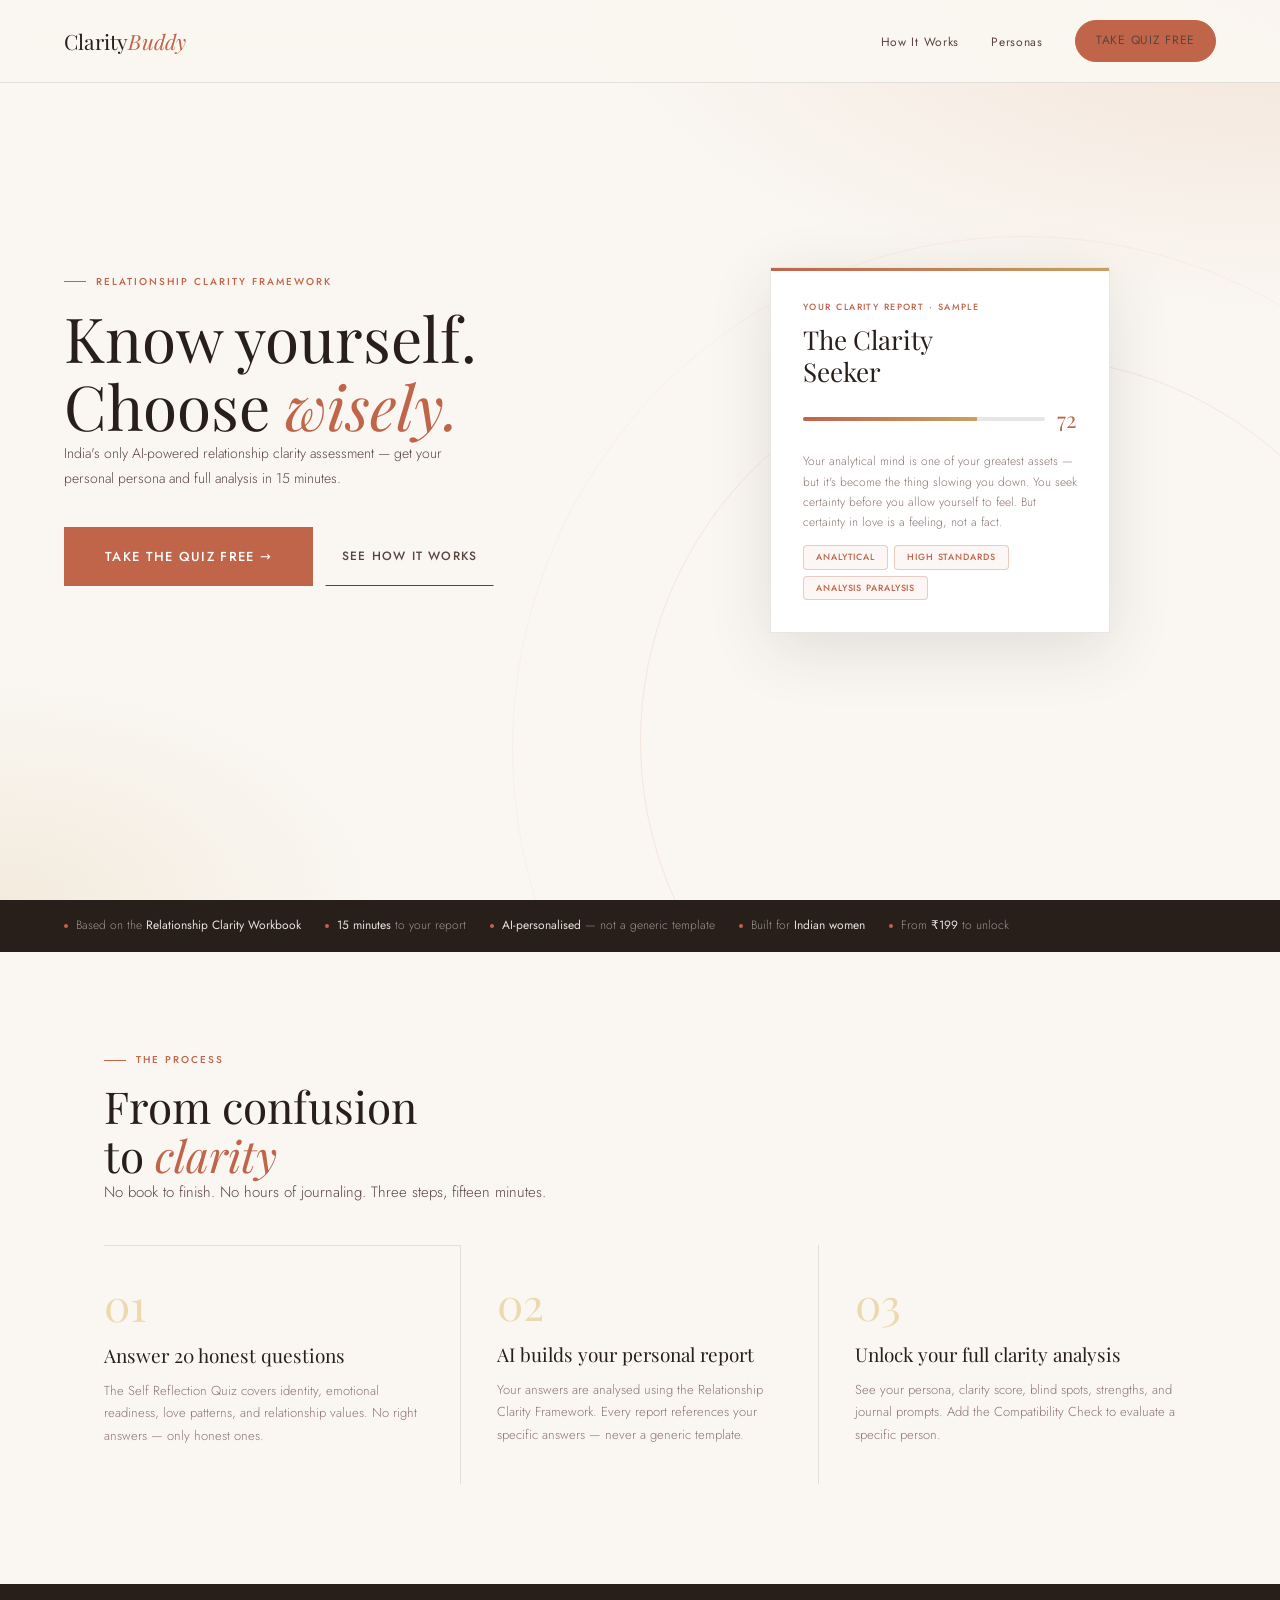
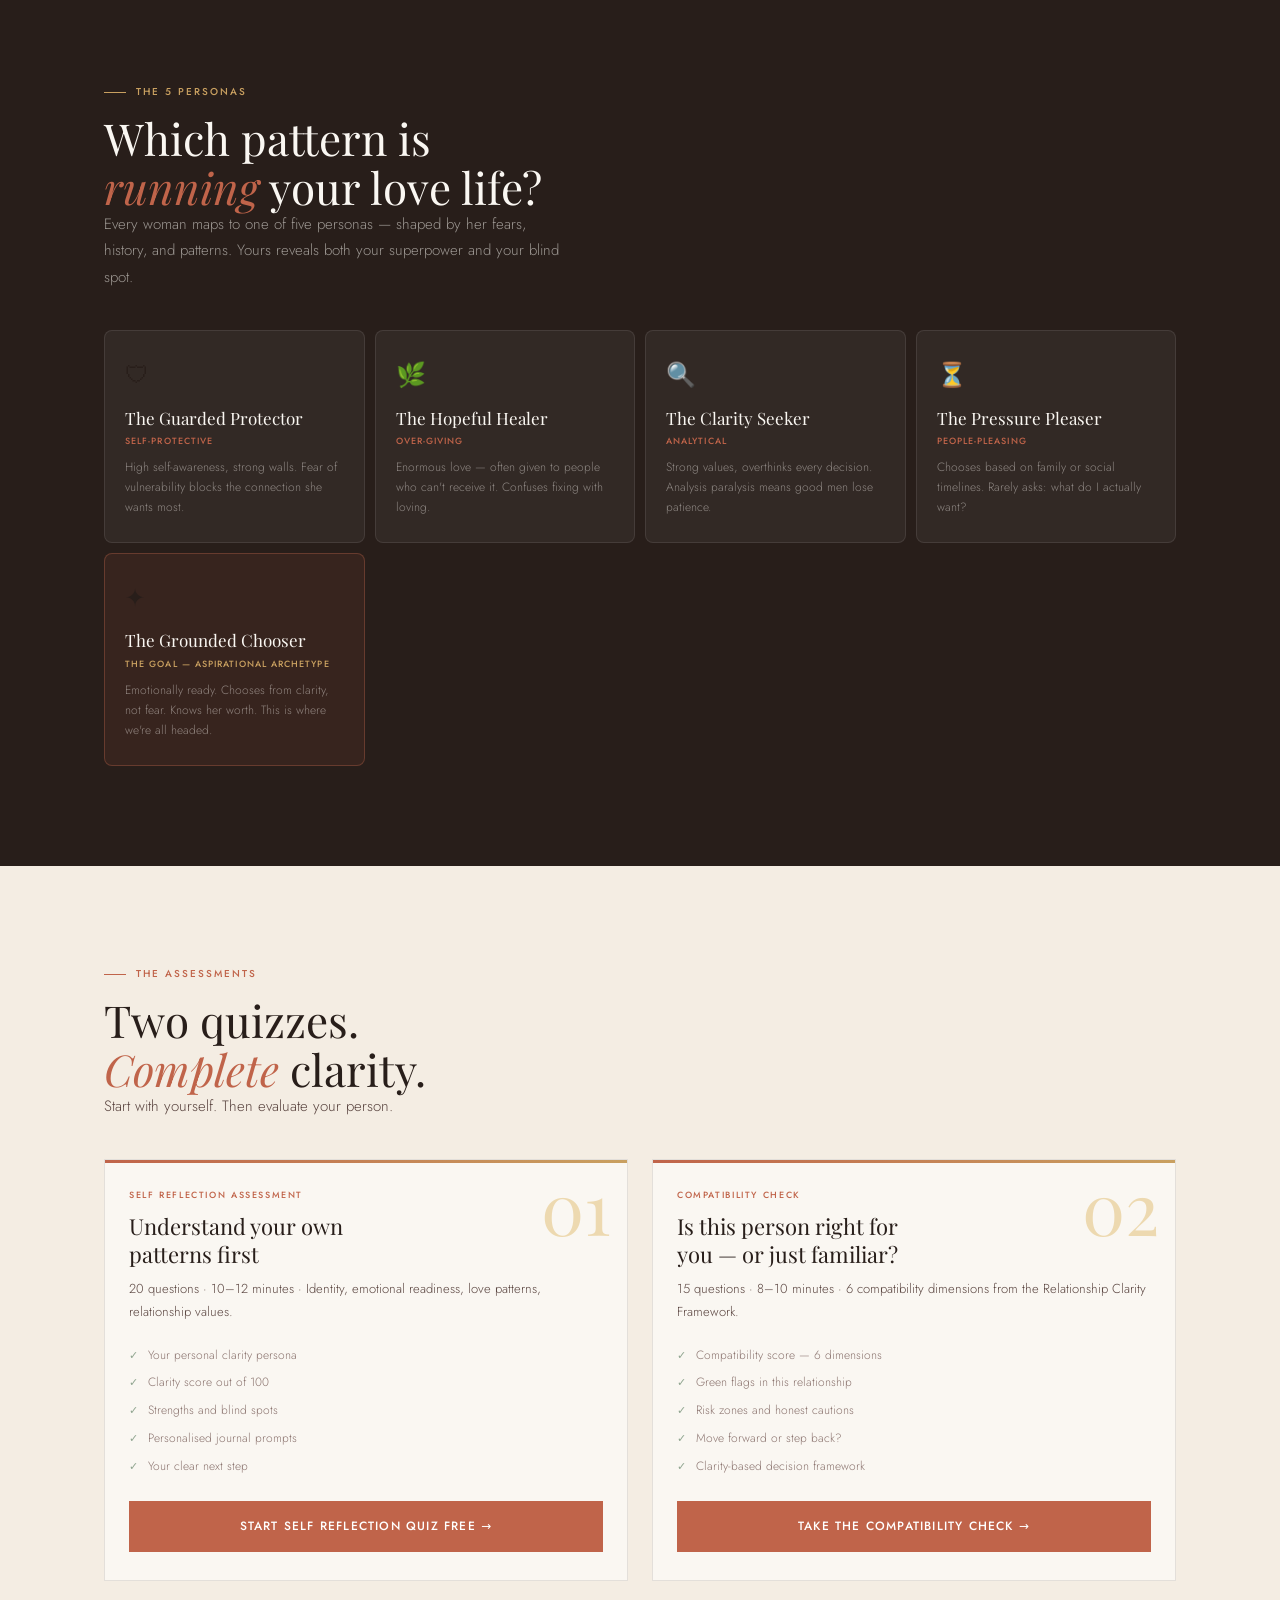
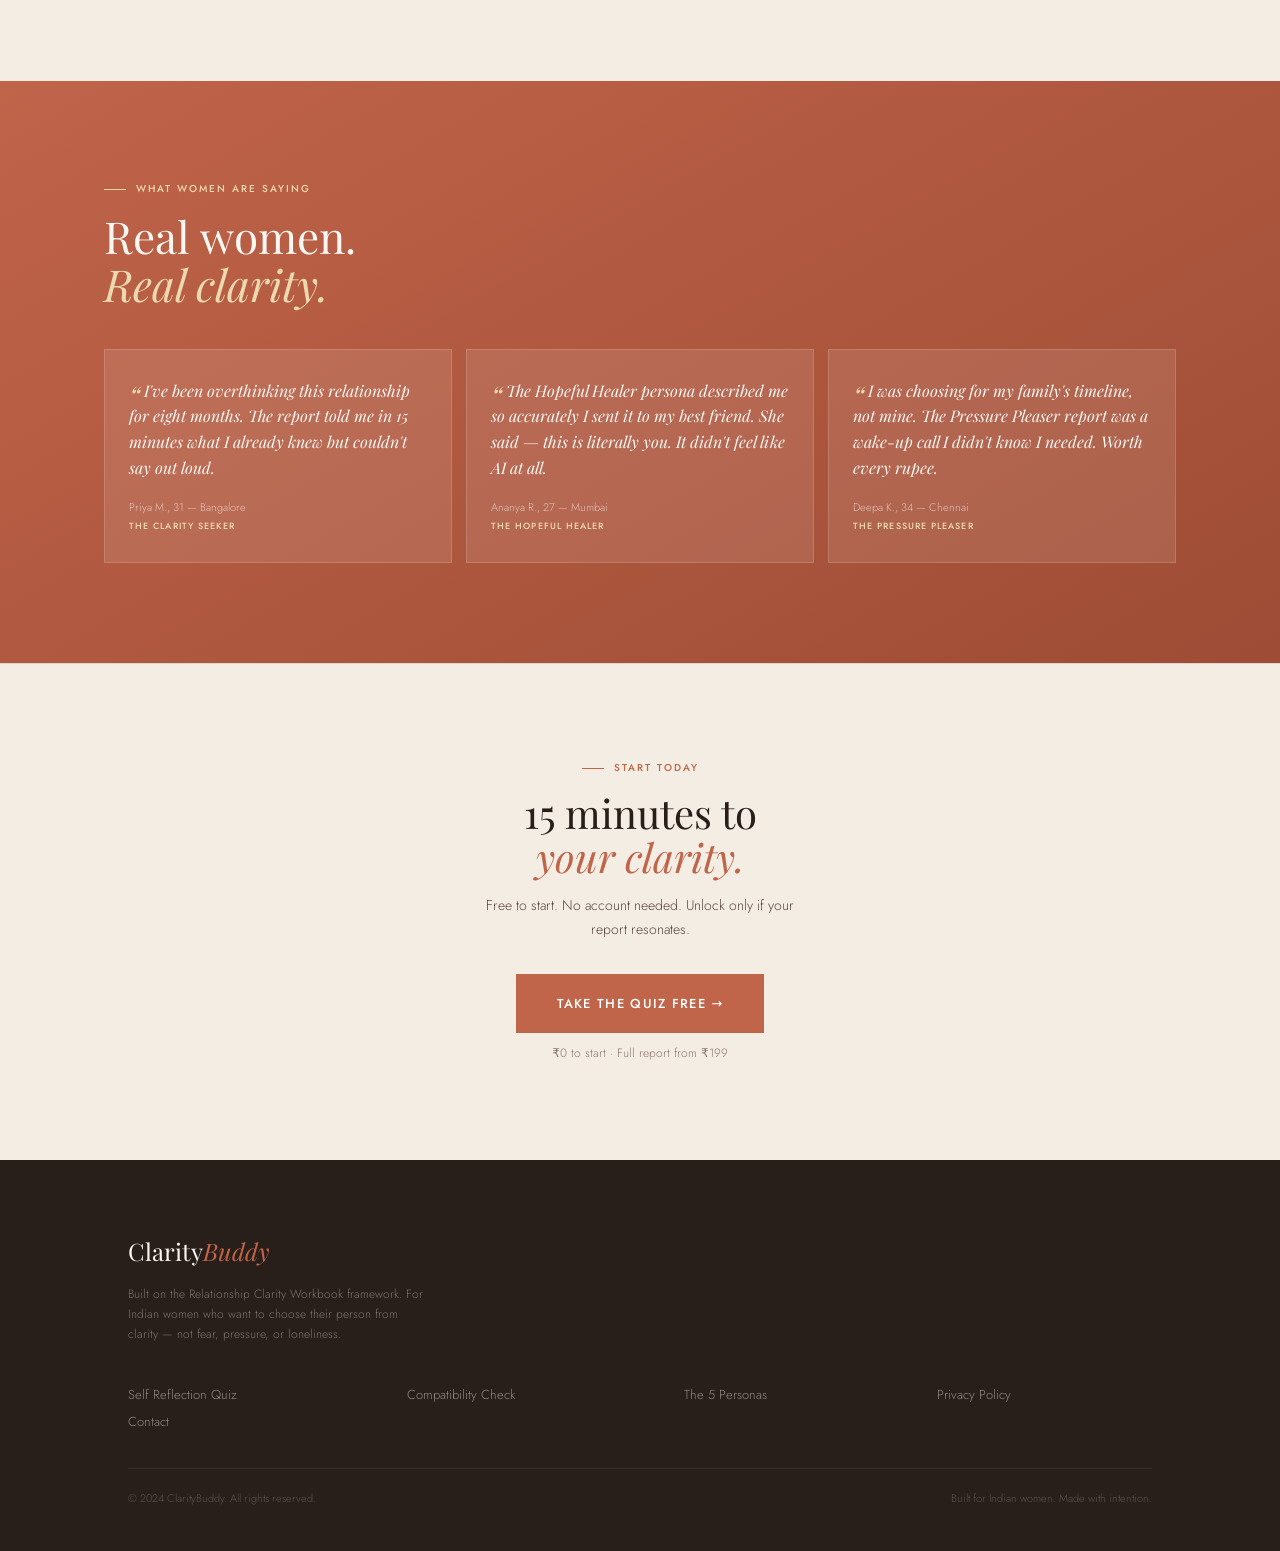
==== frontend/index.html @ 5f071724 "price change" ====
<!DOCTYPE html>
<html lang="en">
<head>
  <meta charset="UTF-8">
  <meta name="viewport" content="width=device-width, initial-scale=1.0">
  <title>ClarityBuddy — Know Yourself. Choose Wisely.</title>
  <meta name="description" content="India's only AI-powered relationship clarity assessment. Discover your persona, understand your patterns, and choose your person from clarity — not fear.">
  <link rel="stylesheet" href="css/main.css">
  <style>

    /* ── HERO ── */
    .hero {
      min-height: 100svh;
      padding: 96px 20px 56px;
      display: flex;
      flex-direction: column;
      justify-content: flex-end;
      position: relative;
      overflow: hidden;
      background:
        radial-gradient(ellipse 85% 55% at 100% 0%, rgba(237,212,196,0.55) 0%, transparent 65%),
        radial-gradient(ellipse 55% 45% at 0% 100%, rgba(201,160,96,0.14) 0%, transparent 55%),
        var(--cream);
    }
    @media(min-width:640px)  { .hero { padding: 100px 40px 64px; } }
    @media(min-width:1024px) {
      .hero {
        min-height: 100vh;
        display: grid;
        grid-template-columns: 1fr 1fr;
        align-items: center;
        padding: 80px 64px;
        gap: 48px;
      }
    }

    .hero__arc {
      position: absolute; bottom: -40%; right: -30%;
      width: 90vw; height: 90vw; border-radius: 50%;
      border: 1px solid rgba(192,100,74,0.12); pointer-events: none;
    }
    .hero__arc-2 {
      position: absolute; bottom: -55%; right: -45%;
      width: 120vw; height: 120vw; border-radius: 50%;
      border: 1px solid rgba(192,100,74,0.06); pointer-events: none;
    }
    @media(min-width:1024px) {
      .hero__arc   { width: 60vw; height: 60vw; bottom: -25%; right: -10%; }
      .hero__arc-2 { width: 80vw; height: 80vw; bottom: -40%; right: -20%; }
    }

    .hero__content { position: relative; z-index: 1; }
    .hero__sub {
      font-size: 14px; line-height: 1.8; color: var(--ink-mid);
      margin-bottom: 36px; max-width: 380px;
    }
    .hero__btns {
      display: flex; flex-direction: column; gap: 12px; margin-bottom: 40px;
    }
    @media(min-width:640px) {
      .hero__btns { flex-direction: row; }
    }

    /* Sample result card */
    .result-card {
      background: #fff;
      border: 1px solid var(--border);
      padding: 24px;
      box-shadow: var(--shadow-lg);
      position: relative;
      animation: floatCard 6s ease-in-out infinite;
      z-index: 1;
    }
    .result-card::before {
      content: '';
      position: absolute; top: 0; left: 0; right: 0; height: 3px;
      background: linear-gradient(90deg, var(--terra), var(--gold));
    }
    @media(min-width:1024px) {
      .result-card { max-width: 340px; padding: 32px; margin: auto; }
    }
    @keyframes floatCard {
      0%,100% { transform: translateY(0); }
      50%      { transform: translateY(-8px); }
    }
    .rc__label { font-size: 9px; font-weight: 500; letter-spacing: 0.16em; text-transform: uppercase; color: var(--terra); margin-bottom: 10px; }
    .rc__name  { font-family: var(--font-serif); font-size: 26px; line-height: 1.2; margin-bottom: 14px; }
    .rc__score-row { display: flex; align-items: center; gap: 12px; margin-bottom: 14px; }
    .rc__bar   { flex: 1; height: 4px; background: var(--border); border-radius: 2px; overflow: hidden; }
    .rc__fill  { height: 100%; width: 72%; background: linear-gradient(90deg,var(--terra),var(--gold)); }
    .rc__num   { font-family: var(--font-serif); font-size: 22px; color: var(--terra); }
    .rc__desc  { font-size: 12px; line-height: 1.7; color: var(--ink-soft); }
    .rc__tags  { display: flex; gap: 6px; flex-wrap: wrap; margin-top: 12px; }

    /* ── TRUST STRIP ── */
    .trust-strip {
      background: var(--ink);
      padding: 18px 20px;
      display: flex;
      flex-direction: column;
      gap: 10px;
    }
    @media(min-width:640px) {
      .trust-strip {
        flex-direction: row;
        flex-wrap: wrap;
        gap: 6px 24px;
        padding: 16px 40px;
        align-items: center;
      }
    }
    @media(min-width:1024px) { .trust-strip { padding: 16px 64px; } }

    .trust-item {
      display: flex; align-items: center; gap: 8px;
      font-size: 12px; color: rgba(250,247,242,0.55);
    }
    .trust-item strong { color: rgba(250,247,242,0.9); font-weight: 400; }
    .trust-dot { width: 4px; height: 4px; border-radius: 50%; background: var(--terra); flex-shrink: 0; }

    /* ── HOW IT WORKS ── */
    .steps {
      display: flex; flex-direction: column; gap: 0;
    }
    @media(min-width:1024px) {
      .steps { display: grid; grid-template-columns: repeat(3,1fr); }
    }
    .step {
      display: flex; gap: 20px;
      padding: 28px 0; border-bottom: 1px solid var(--border);
    }
    .step:first-child { border-top: 1px solid var(--border); }
    @media(min-width:1024px) {
      .step {
        flex-direction: column;
        border-bottom: none;
        border-right: 1px solid var(--border);
        padding: 36px 36px 36px 0;
        gap: 0;
      }
      .step:last-child { border-right: none; padding-right: 0; padding-left: 36px; }
      .step:nth-child(2) { padding: 36px; }
    }
    .step__num {
      font-family: var(--font-serif);
      font-size: 36px; font-weight: 400; color: var(--gold-pale); flex-shrink: 0;
      line-height: 1; width: 44px;
    }
    @media(min-width:1024px) { .step__num { font-size: 44px; margin-bottom: 14px; width: auto; } }
    .step__title { font-family: var(--font-serif); font-size: 19px; margin-bottom: 8px; }
    .step__body  { font-size: 13px; line-height: 1.75; color: var(--ink-soft); }

    /* ── ARCHETYPES ── */
    .arch-grid {
      display: grid; grid-template-columns: 1fr 1fr; gap: 10px;
    }
    @media(min-width:1024px) { .arch-grid { grid-template-columns: repeat(4,1fr); } }

    .arch-goal {
      grid-column: 1 / -1;
      display: flex; gap: 16px; align-items: flex-start;
    }
    @media(min-width:1024px) { .arch-goal { grid-column: auto; display: block; } }

    /* ── QUIZZES ── */
    .quiz-grid {
      display: flex; flex-direction: column; gap: 16px;
    }
    @media(min-width:1024px) {
      .quiz-grid { display: grid; grid-template-columns: 1fr 1fr; gap: 24px; }
    }

    .qcard {
      background: var(--cream);
      border: 1px solid var(--border);
      padding: 28px 24px;
      position: relative; overflow: hidden;
      transition: box-shadow var(--transition), transform var(--transition);
    }
    .qcard:hover { box-shadow: var(--shadow-md); transform: translateY(-2px); }
    .qcard::before {
      content: ''; position: absolute; top: 0; left: 0; right: 0; height: 3px;
      background: linear-gradient(90deg, var(--terra), var(--gold));
    }
    .qcard__num {
      font-family: var(--font-serif); font-size: 72px; font-weight: 400; line-height: 1;
      color: var(--gold-pale); position: absolute; right: 16px; top: 10px; pointer-events: none;
    }
    @media(max-width:639px) {
      .qcard__num { font-size: 44px; top: 14px; }
      .qcard__title { max-width: 200px; }
    }
    .qcard__label { font-size: 9px; font-weight: 500; letter-spacing: 0.18em; text-transform: uppercase; color: var(--terra); margin-bottom: 10px; }
    .qcard__title { font-family: var(--font-serif); font-size: 22px; line-height: 1.25; margin-bottom: 10px; max-width: 260px; }
    .qcard__desc  { font-size: 13px; line-height: 1.75; color: var(--ink-mid); margin-bottom: 22px; }
    .qcard__outs  { display: flex; flex-direction: column; gap: 8px; margin-bottom: 24px; }
    .qcard__out   { display: flex; gap: 10px; font-size: 12px; color: var(--ink-soft); }
    .qcard__out::before { content: '✓'; color: var(--sage); flex-shrink: 0; font-size: 11px; }

    /* ── PRICING ── */
    .pricing-grid {
      display: flex; flex-direction: column; gap: 12px;
    }
    @media(min-width:1024px) {
      .pricing-grid { display: grid; grid-template-columns: repeat(4,1fr); gap: 14px; }
    }

    /* ── TESTIMONIALS ── */
    .testi-grid {
      display: flex; flex-direction: column; gap: 14px;
    }
    @media(min-width:1024px) {
      .testi-grid { display: grid; grid-template-columns: repeat(3,1fr); }
    }

    /* ── COACH SECTION ── */
    .coach-chat-demo {
      background: var(--warm);
      border: 1px solid var(--border);
      padding: 24px;
      margin-top: 32px;
    }
    .coach-demo-msg {
      margin-bottom: 16px; font-size: 13px; line-height: 1.7;
    }
    .coach-demo-msg--user {
      text-align: right; padding-left: 32px;
    }
    .coach-demo-msg--user span {
      background: var(--terra); color: #fff;
      display: inline-block; padding: 10px 16px;
      border-radius: 18px 18px 4px 18px;
    }
    .coach-demo-msg--coach {
      padding-right: 32px;
    }
    .coach-demo-msg--coach span {
      background: var(--cream); color: var(--ink);
      display: inline-block; padding: 12px 16px;
      border-radius: 4px 18px 18px 18px;
      border: 1px solid var(--border);
      font-style: italic; font-family: var(--font-serif); font-size: 14px;
    }
    .coach-label {
      font-size: 9px; font-weight: 500; letter-spacing: 0.14em; text-transform: uppercase;
      color: var(--ink-soft); margin-bottom: 16px; display: flex; align-items: center; gap: 6px;
    }
    .coach-label::before { content: ''; width: 20px; height: 1px; background: var(--ink-soft); }

    /* ── CTA BAND ── */
    .cta-band {
      background: var(--warm); border-top: 1px solid var(--border);
      padding: 64px 20px; text-align: center;
    }
    @media(min-width:640px)  { .cta-band { padding: 80px 40px; } }
    @media(min-width:1024px) { .cta-band { padding: 96px 64px; } }
    .cta-band .section-h2 { font-size: clamp(28px,7vw,40px); margin-bottom: 14px; }
    .cta-band__sub { font-size: 14px; color: var(--ink-mid); line-height: 1.75; margin-bottom: 32px; max-width: 340px; margin-left: auto; margin-right: auto; }
    .cta-band__note { font-size: 12px; color: var(--ink-soft); margin-top: 10px; }

  </style>
</head>
<body>

<!-- ── NAV ── -->
<nav class="nav" id="main-nav">
  <a href="index.html" class="nav__logo">Clarity<em>Buddy</em></a>
  <ul class="nav__links">
    <li><a href="#how-it-works">How It Works</a></li>
    <li><a href="#personas">Personas</a></li>
    <!-- MVP: pricing hidden <li><a href="#pricing">Pricing</a></li> -->
    <li><a href="quiz.html" class="btn btn--primary btn--sm btn--pill">Take Quiz Free</a></li>
  </ul>
  <a href="quiz.html" class="btn btn--primary btn--sm btn--pill" style="display:flex;" id="nav-cta-mobile">Take Quiz Free</a>
</nav>

<!-- ── HERO ── -->
<section class="hero">
  <div class="hero__arc"></div>
  <div class="hero__arc-2"></div>

  <div class="hero__content animate-fadeup">
    <div class="eyebrow">Relationship Clarity Framework</div>
    <h1>Know yourself.<br>Choose <em>wisely.</em></h1>
    <p class="hero__sub">India's only AI-powered relationship clarity assessment — get your personal persona and full analysis in 15 minutes.</p>
    <div class="hero__btns">
      <a href="quiz.html" class="btn btn--primary btn--lg">Take the Quiz Free →</a>
      <a href="#how-it-works" class="btn btn--ghost">See how it works</a>
    </div>
  </div>

  <!-- Sample result card -->
  <div class="result-card animate-fadeup delay-3">
    <div class="rc__label">Your Clarity Report · Sample</div>
    <div class="rc__name">The Clarity<br>Seeker</div>
    <div class="rc__score-row">
      <div class="rc__bar"><div class="rc__fill"></div></div>
      <div class="rc__num">72</div>
    </div>
    <p class="rc__desc">Your analytical mind is one of your greatest assets — but it's become the thing slowing you down. You seek certainty before you allow yourself to feel. But certainty in love is a feeling, not a fact.</p>
    <div class="rc__tags">
      <span class="tag tag--terra">Analytical</span>
      <span class="tag tag--terra">High Standards</span>
      <span class="tag tag--terra">Analysis Paralysis</span>
    </div>
  </div>
</section>

<!-- ── TRUST STRIP ── -->
<div class="trust-strip">
  <div class="trust-item"><div class="trust-dot"></div><span>Based on the <strong>Relationship Clarity Workbook</strong></span></div>
  <div class="trust-item"><div class="trust-dot"></div><span><strong>15 minutes</strong> to your report</span></div>
  <div class="trust-item"><div class="trust-dot"></div><span><strong>AI-personalised</strong> — not a generic template</span></div>
  <div class="trust-item"><div class="trust-dot"></div><span>Built for <strong>Indian women</strong></span></div>
  <div class="trust-item"><div class="trust-dot"></div><span>From <strong>₹199</strong> to unlock</span></div>
</div>

<!-- ── HOW IT WORKS ── -->
<section class="section bg-cream" id="how-it-works">
  <div class="container">
    <div class="eyebrow">The Process</div>
    <h2>From confusion<br>to <em>clarity</em></h2>
    <p style="margin-bottom:40px;max-width:460px;">No book to finish. No hours of journaling. Three steps, fifteen minutes.</p>
    <div class="steps">
      <div class="step">
        <div class="step__num">01</div>
        <div>
          <div class="step__title">Answer 20 honest questions</div>
          <p class="step__body">The Self Reflection Quiz covers identity, emotional readiness, love patterns, and relationship values. No right answers — only honest ones.</p>
        </div>
      </div>
      <div class="step">
        <div class="step__num">02</div>
        <div>
          <div class="step__title">AI builds your personal report</div>
          <p class="step__body">Your answers are analysed using the Relationship Clarity Framework. Every report references your specific answers — never a generic template.</p>
        </div>
      </div>
      <div class="step">
        <div class="step__num">03</div>
        <div>
          <div class="step__title">Unlock your full clarity analysis</div>
          <p class="step__body">See your persona, clarity score, blind spots, strengths, and journal prompts. Add the Compatibility Check to evaluate a specific person.</p>
        </div>
      </div>
    </div>
  </div>
</section>

<!-- ── PERSONAS ── -->
<section class="section bg-ink" id="personas">
  <div class="container">
    <div class="eyebrow eyebrow--gold">The 5 Personas</div>
    <h2 style="color:var(--cream);">Which pattern is<br><em>running</em> your love life?</h2>
    <p style="color:rgba(250,247,242,0.55);margin-bottom:40px;max-width:460px;">Every woman maps to one of five personas — shaped by her fears, history, and patterns. Yours reveals both your superpower and your blind spot.</p>
    <div class="arch-grid">
      <div class="arch-card">
        <div class="arch-card__icon">🛡</div>
        <div class="arch-card__name">The Guarded Protector</div>
        <span class="arch-card__badge">Self-protective</span>
        <p class="arch-card__desc">High self-awareness, strong walls. Fear of vulnerability blocks the connection she wants most.</p>
      </div>
      <div class="arch-card">
        <div class="arch-card__icon">🌿</div>
        <div class="arch-card__name">The Hopeful Healer</div>
        <span class="arch-card__badge">Over-giving</span>
        <p class="arch-card__desc">Enormous love — often given to people who can't receive it. Confuses fixing with loving.</p>
      </div>
      <div class="arch-card">
        <div class="arch-card__icon">🔍</div>
        <div class="arch-card__name">The Clarity Seeker</div>
        <span class="arch-card__badge">Analytical</span>
        <p class="arch-card__desc">Strong values, overthinks every decision. Analysis paralysis means good men lose patience.</p>
      </div>
      <div class="arch-card">
        <div class="arch-card__icon">⏳</div>
        <div class="arch-card__name">The Pressure Pleaser</div>
        <span class="arch-card__badge">People-pleasing</span>
        <p class="arch-card__desc">Chooses based on family or social timelines. Rarely asks: what do I actually want?</p>
      </div>
      <div class="arch-card arch-card--goal arch-goal">
        <div class="arch-card__icon" style="flex-shrink:0;">✦</div>
        <div>
          <div class="arch-card__name">The Grounded Chooser</div>
          <span class="arch-card__badge" style="color:var(--gold);">The Goal — Aspirational Archetype</span>
          <p class="arch-card__desc">Emotionally ready. Chooses from clarity, not fear. Knows her worth. This is where we're all headed.</p>
        </div>
      </div>
    </div>
  </div>
</section>

<!-- ── THE TWO QUIZZES ── -->
<section class="section bg-warm">
  <div class="container">
    <div class="eyebrow">The Assessments</div>
    <h2>Two quizzes.<br><em>Complete</em> clarity.</h2>
    <p style="margin-bottom:40px;">Start with yourself. Then evaluate your person.</p>
    <div class="quiz-grid">
      <div class="qcard">
        <div class="qcard__num">01</div>
        <div class="qcard__label">Self Reflection Assessment</div>
        <h3 class="qcard__title">Understand your own patterns first</h3>
        <p class="qcard__desc">20 questions · 10–12 minutes · Identity, emotional readiness, love patterns, relationship values.</p>
        <div class="qcard__outs">
          <div class="qcard__out">Your personal clarity persona</div>
          <div class="qcard__out">Clarity score out of 100</div>
          <div class="qcard__out">Strengths and blind spots</div>
          <div class="qcard__out">Personalised journal prompts</div>
          <div class="qcard__out">Your clear next step</div>
        </div>
        <a href="quiz.html" class="btn btn--primary btn--full">Start Self Reflection Quiz Free →</a>
      </div>
      <div class="qcard">
        <div class="qcard__num">02</div>
        <div class="qcard__label">Compatibility Check</div>
        <h3 class="qcard__title">Is this person right for you — or just familiar?</h3>
        <p class="qcard__desc">15 questions · 8–10 minutes · 6 compatibility dimensions from the Relationship Clarity Framework.</p>
        <div class="qcard__outs">
          <div class="qcard__out">Compatibility score — 6 dimensions</div>
          <div class="qcard__out">Green flags in this relationship</div>
          <div class="qcard__out">Risk zones and honest cautions</div>
          <div class="qcard__out">Move forward or step back?</div>
          <div class="qcard__out">Clarity-based decision framework</div>
        </div>
        <a href="compatibility.html" class="btn btn--primary btn--full">Take the Compatibility Check →</a>
      </div>
    </div>
  </div>
</section>

<!-- MVP: AI Clarity Coach section hidden — enable when subscription is live
<section class="section bg-cream">
  <div class="container">
    <div style="max-width:560px;">
      <div class="eyebrow">For Subscribers</div>
      <h2>The report tells you<br><em>what</em> you are.<br>The coach helps you <em>change.</em></h2>
      <p style="margin-bottom:16px;">The AI Clarity Coach knows your persona, your fears, your patterns from Quiz 1. It responds to your actual situations — not generic relationship advice.</p>
      <p style="font-size:13px;color:var(--ink-soft);margin-bottom:0;">Every month your life gives you new situations to bring to it. That's what makes the subscription worth it.</p>
    </div>
    <div class="coach-chat-demo">
      <div class="coach-label">Sample conversation · Hopeful Healer persona</div>
      <div class="coach-demo-msg coach-demo-msg--user">
        <span>He takes 6-8 hours to reply and I don't know if I'm overreacting</span>
      </div>
      <div class="coach-demo-msg coach-demo-msg--coach">
        <span>You're not overreacting — but I want to be honest with you about what's happening here. Your Hopeful Healer pattern tends to normalise inconsistency because inconsistency is familiar. The 6-8 hours doesn't bother you as much as the uncertainty of not knowing where you stand.<br><br>Consistency is the biggest green flag. Its absence is information — not a problem to explain away.<br><br>If a friend described this exact situation to you, what would you tell her?</span>
      </div>
    </div>
  </div>
</section>
-->

<!-- MVP: Pricing section hidden — enable when subscription plans are live
<section class="section bg-cream" id="pricing">
  <div class="container">
    <div class="eyebrow">Pricing</div>
    <h2>Take the quiz free.<br>Unlock only <em>if it resonates.</em></h2>
    <p style="margin-bottom:40px;max-width:400px;">No subscription required to start. Your report diagnosed what the pattern is. The subscription helps you get out of it.</p>
    <div class="pricing-grid">
      <div class="price-card">
        <div class="price-card__tier">Free</div>
        <div class="price-card__amount"><sup>₹</sup>0</div>
        <div class="price-card__period">always free</div>
        <div class="price-card__features">
          <div class="price-card__feature">Full quiz (20 questions)</div>
          <div class="price-card__feature">Persona revealed</div>
          <div class="price-card__feature">Clarity score number only</div>
        </div>
        <a href="quiz.html" class="btn btn--outline btn--full">Start Free</a>
      </div>
      <div class="price-card">
        <div class="price-card__tier">Single Report</div>
        <div class="price-card__amount"><sup>₹</sup>299</div>
        <div class="price-card__period">one-time</div>
        <div class="price-card__features">
          <div class="price-card__feature">Full AI-generated report</div>
          <div class="price-card__feature">Strengths + blind spots</div>
          <div class="price-card__feature">Journal prompts</div>
          <div class="price-card__feature">Your next step</div>
        </div>
        <a href="quiz.html" class="btn btn--outline btn--full">Unlock Report</a>
      </div>
      <div class="price-card price-card--featured">
        <div class="price-card__badge">Most Popular</div>
        <div class="price-card__tier">Combo Report</div>
        <div class="price-card__amount"><sup>₹</sup>499</div>
        <div class="price-card__period">one-time</div>
        <div class="price-card__features">
          <div class="price-card__feature">Everything in Single</div>
          <div class="price-card__feature">Compatibility Check report</div>
          <div class="price-card__feature">6-dimension breakdown</div>
          <div class="price-card__feature">Decision framework</div>
        </div>
        <a href="quiz.html" class="btn btn--cream btn--full">Get Both Reports</a>
      </div>
      <div class="price-card">
        <div class="price-card__tier">Monthly Plan</div>
        <div class="price-card__amount"><sup>₹</sup>399</div>
        <div class="price-card__period">per month</div>
        <div class="price-card__features">
          <div class="price-card__feature">Everything in Combo</div>
          <div class="price-card__feature">AI Clarity Coach — unlimited</div>
          <div class="price-card__feature">Retake every 90 days</div>
          <div class="price-card__feature">Before/after score tracking</div>
          <div class="price-card__feature">Persona-specific weekly email</div>
        </div>
        <a href="quiz.html" class="btn btn--primary btn--full">Start My Journey →</a>
      </div>
    </div>
    <p style="font-size:12px;color:var(--ink-soft);margin-top:20px;text-align:center;">
      Annual plan available — ₹2,999/yr · Secure payments via Razorpay · UPI, Cards, NetBanking
    </p>
  </div>
</section>
-->

<!-- ── TESTIMONIALS ── -->
<section class="section bg-terra">
  <div class="container">
    <div class="eyebrow eyebrow--light">What Women Are Saying</div>
    <h2 style="color:var(--cream);margin-bottom:40px;">Real women.<br><em style="color:var(--gold-pale)">Real clarity.</em></h2>
    <div class="testi-grid">
      <div class="testi-card">
        <p class="testi-card__quote">I've been overthinking this relationship for eight months. The report told me in 15 minutes what I already knew but couldn't say out loud.</p>
        <div class="testi-card__author">Priya M., 31 — Bangalore</div>
        <div class="testi-card__archetype">The Clarity Seeker</div>
      </div>
      <div class="testi-card">
        <p class="testi-card__quote">The Hopeful Healer persona described me so accurately I sent it to my best friend. She said — this is literally you. It didn't feel like AI at all.</p>
        <div class="testi-card__author">Ananya R., 27 — Mumbai</div>
        <div class="testi-card__archetype">The Hopeful Healer</div>
      </div>
      <div class="testi-card">
        <p class="testi-card__quote">I was choosing for my family's timeline, not mine. The Pressure Pleaser report was a wake-up call I didn't know I needed. Worth every rupee.</p>
        <div class="testi-card__author">Deepa K., 34 — Chennai</div>
        <div class="testi-card__archetype">The Pressure Pleaser</div>
      </div>
    </div>
  </div>
</section>

<!-- ── BOTTOM CTA ── -->
<section class="cta-band">
  <div class="eyebrow" style="justify-content:center;">Start Today</div>
  <h2 class="section-h2">15 minutes to<br><em>your clarity.</em></h2>
  <p class="cta-band__sub">Free to start. No account needed. Unlock only if your report resonates.</p>
  <a href="quiz.html" class="btn btn--primary btn--lg">Take the Quiz Free →</a>
  <p class="cta-band__note">₹0 to start · Full report from ₹199</p>
</section>

<!-- ── FOOTER ── -->
<footer class="footer">
  <div class="container">
    <a href="index.html" class="footer__logo">Clarity<em>Buddy</em></a>
    <p class="footer__tagline">Built on the Relationship Clarity Workbook framework. For Indian women who want to choose their person from clarity — not fear, pressure, or loneliness.</p>
    <div class="footer__links">
      <a href="quiz.html">Self Reflection Quiz</a>
      <a href="compatibility.html">Compatibility Check</a>
      <a href="#personas">The 5 Personas</a>
      <!-- MVP: <a href="#pricing">Pricing</a> -->
      <a href="#">Privacy Policy</a>
      <a href="#">Contact</a>
    </div>
    <div class="footer__bottom">
      <span>© 2024 ClarityBuddy. All rights reserved.</span>
      <span>Built for Indian women. Made with intention.</span>
    </div>
  </div>
</footer>

<script>
  /* Nav scroll effect */
  const nav = document.getElementById('main-nav');
  window.addEventListener('scroll', () => {
    nav.classList.toggle('scrolled', window.scrollY > 20);
  });

  /* Hide mobile CTA on desktop */
  const mobileCta = document.getElementById('nav-cta-mobile');
  if (window.innerWidth >= 1024) mobileCta.style.display = 'none';
</script>

</body>
</html>
---- frontend/css/main.css ----
/* ═══════════════════════════════════════════════════════
   ClarityBuddy — main.css
   Mobile-first. Breakpoints: 640px (tablet), 1024px (desktop)
   Fonts: Playfair Display (headings) + Jost (body)
═══════════════════════════════════════════════════════ */

/* ── Google Fonts ── */
@import url('https://fonts.googleapis.com/css2?family=Playfair+Display:ital,wght@0,400;0,500;1,400;1,500&family=Jost:wght@300;400;500&display=swap');

/* ── Brand Tokens ── */
:root {
  --cream:      #FAF7F2;
  --warm:       #F4EDE3;
  --blush:      #EDD4C4;
  --terra:      #C0644A;
  --terra-d:    #9E4C35;
  --gold:       #C9A060;
  --gold-pale:  #EDD9B0;
  --sage:       #8FA48F;
  --ink:        #281E1A;
  --ink-mid:    #5A4540;
  --ink-soft:   #8C7570;
  --border:     rgba(40,30,26,0.11);
  --border-mid: rgba(40,30,26,0.18);

  --font-serif: 'Playfair Display', Georgia, serif;
  --font-sans:  'Jost', system-ui, sans-serif;

  --radius-sm: 4px;
  --radius-md: 8px;
  --radius-lg: 14px;
  --radius-pill: 100px;

  --shadow-sm: 0 2px 12px rgba(40,30,26,0.06);
  --shadow-md: 0 8px 32px rgba(40,30,26,0.09);
  --shadow-lg: 0 16px 60px rgba(40,30,26,0.12);

  --transition: 0.2s ease;
}

/* ── Reset ── */
*, *::before, *::after { margin: 0; padding: 0; box-sizing: border-box; }
html { scroll-behavior: smooth; -webkit-text-size-adjust: 100%; }
body {
  background: var(--cream);
  color: var(--ink);
  font-family: var(--font-sans);
  font-weight: 300;
  font-size: 15px;
  line-height: 1.65;
  overflow-x: hidden;
  -webkit-font-smoothing: antialiased;
}
img { max-width: 100%; display: block; }
a { text-decoration: none; color: inherit; }
button { cursor: pointer; border: none; background: none; font-family: inherit; }

/* ── Typography ── */
h1, h2, h3, h4 {
  font-family: var(--font-serif);
  font-weight: 400;
  line-height: 1.1;
  color: var(--ink);
}
h1 { font-size: clamp(38px, 9vw, 62px); }
h2 { font-size: clamp(28px, 7vw, 44px); }
h3 { font-size: clamp(20px, 5vw, 28px); }
h4 { font-size: 18px; }

em { font-style: italic; color: var(--terra); }

p { color: var(--ink-mid); line-height: 1.75; }

/* ── Layout Helpers ── */
.container {
  width: 100%;
  max-width: 1200px;
  margin: 0 auto;
  padding: 0 20px;
}
@media (min-width: 640px)  { .container { padding: 0 40px; } }
@media (min-width: 1024px) { .container { padding: 0 64px; } }

.section { padding: 64px 0; }
@media (min-width: 640px)  { .section { padding: 80px 0; } }
@media (min-width: 1024px) { .section { padding: 100px 0; } }

/* ── Eyebrow ── */
.eyebrow {
  display: flex;
  align-items: center;
  gap: 10px;
  font-size: 10px;
  font-weight: 500;
  letter-spacing: 0.2em;
  text-transform: uppercase;
  color: var(--terra);
  margin-bottom: 14px;
}
.eyebrow::before {
  content: '';
  width: 22px;
  height: 1px;
  background: var(--terra);
  flex-shrink: 0;
}
.eyebrow--gold { color: var(--gold); }
.eyebrow--gold::before { background: var(--gold); }
.eyebrow--light { color: var(--gold-pale); }
.eyebrow--light::before { background: var(--gold-pale); }

/* ── Buttons ── */
.btn {
  display: inline-flex;
  align-items: center;
  justify-content: center;
  gap: 8px;
  font-family: var(--font-sans);
  font-size: 12px;
  font-weight: 500;
  letter-spacing: 0.1em;
  text-transform: uppercase;
  padding: 15px 32px;
  transition: background var(--transition), color var(--transition),
              border-color var(--transition), transform var(--transition);
  cursor: pointer;
  border: 1px solid transparent;
  white-space: nowrap;
}
.btn:hover { transform: translateY(-1px); }
.btn:active { transform: translateY(0); }

.btn--primary {
  background: var(--terra);
  color: #fff;
  border-color: var(--terra);
}
.btn--primary:hover { background: var(--terra-d); border-color: var(--terra-d); }

.btn--outline {
  background: transparent;
  color: var(--ink);
  border-color: var(--border-mid);
}
.btn--outline:hover { border-color: var(--terra); color: var(--terra); }

.btn--ghost {
  background: transparent;
  color: var(--ink-mid);
  border-color: transparent;
  padding: 15px 16px;
  border-bottom: 1px solid var(--ink-mid);
  border-radius: 0;
}
.btn--ghost:hover { color: var(--terra); border-color: var(--terra); transform: none; }

.btn--dark {
  background: var(--ink);
  color: var(--cream);
  border-color: var(--ink);
}
.btn--dark:hover { background: var(--terra); border-color: var(--terra); }

.btn--cream {
  background: var(--cream);
  color: var(--ink);
  border-color: var(--cream);
}
.btn--cream:hover { background: var(--gold-pale); border-color: var(--gold-pale); }

.btn--pill { border-radius: var(--radius-pill); }
.btn--full { width: 100%; }
.btn--sm { font-size: 11px; padding: 10px 20px; }
.btn--lg { font-size: 13px; padding: 18px 40px; }

.btn--loading {
  opacity: 0.7;
  pointer-events: none;
}
.btn--loading::after {
  content: '';
  width: 14px;
  height: 14px;
  border: 2px solid rgba(255,255,255,0.4);
  border-top-color: #fff;
  border-radius: 50%;
  animation: spin 0.7s linear infinite;
}
@keyframes spin { to { transform: rotate(360deg); } }

/* ── Nav ── */
.nav {
  position: fixed;
  top: 0; left: 0; right: 0;
  z-index: 200;
  display: flex;
  align-items: center;
  justify-content: space-between;
  padding: 16px 20px;
  background: rgba(250,247,242,0.93);
  backdrop-filter: blur(14px);
  -webkit-backdrop-filter: blur(14px);
  border-bottom: 1px solid var(--border);
  transition: box-shadow var(--transition);
}
.nav.scrolled { box-shadow: var(--shadow-sm); }
@media (min-width: 640px) { .nav { padding: 18px 40px; } }
@media (min-width: 1024px) { .nav { padding: 20px 64px; } }

.nav__logo {
  font-family: var(--font-serif);
  font-size: 21px;
  font-weight: 400;
  color: var(--ink);
  letter-spacing: 0.01em;
}
.nav__logo em { font-style: italic; color: var(--terra); }

.nav__links {
  display: none;
  list-style: none;
  gap: 32px;
}
@media (min-width: 1024px) {
  .nav__links {
    display: flex;
    align-items: center;
  }
  .nav__links a {
    font-size: 12px;
    font-weight: 400;
    letter-spacing: 0.06em;
    color: var(--ink-mid);
    transition: color var(--transition);
  }
  .nav__links a:hover { color: var(--terra); }
}

/* ── Cards ── */
.card {
  background: #fff;
  border: 1px solid var(--border);
  border-radius: var(--radius-md);
  padding: 28px 24px;
  box-shadow: var(--shadow-sm);
  position: relative;
  overflow: hidden;
}
.card--accent::before {
  content: '';
  position: absolute;
  top: 0; left: 0; right: 0;
  height: 3px;
  background: linear-gradient(90deg, var(--terra), var(--gold));
}
.card--dark {
  background: var(--ink);
  border-color: var(--ink);
  color: var(--cream);
}
.card--warm { background: var(--warm); }

/* ── Form Elements ── */
.form-group {
  display: flex;
  flex-direction: column;
  gap: 6px;
  margin-bottom: 20px;
}
.form-label {
  font-size: 12px;
  font-weight: 500;
  letter-spacing: 0.06em;
  text-transform: uppercase;
  color: var(--ink-soft);
}
.form-input {
  width: 100%;
  padding: 14px 16px;
  font-family: var(--font-sans);
  font-size: 15px;
  font-weight: 300;
  color: var(--ink);
  background: var(--cream);
  border: 1px solid var(--border-mid);
  border-radius: var(--radius-sm);
  outline: none;
  transition: border-color var(--transition), box-shadow var(--transition);
}
.form-input:focus {
  border-color: var(--terra);
  box-shadow: 0 0 0 3px rgba(192,100,74,0.1);
}
.form-input::placeholder { color: var(--ink-soft); opacity: 0.6; }

/* ── Quiz Option Button ── */
.quiz-option {
  width: 100%;
  text-align: left;
  padding: 16px 20px;
  border: 1px solid var(--border-mid);
  border-radius: var(--radius-md);
  background: var(--cream);
  font-family: var(--font-sans);
  font-size: 14px;
  font-weight: 300;
  color: var(--ink-mid);
  cursor: pointer;
  transition: all var(--transition);
  display: flex;
  align-items: center;
  gap: 14px;
  line-height: 1.5;
}
.quiz-option:hover {
  border-color: var(--terra);
  color: var(--ink);
  background: rgba(192,100,74,0.04);
  transform: translateX(4px);
}
.quiz-option.selected {
  border-color: var(--terra);
  background: rgba(192,100,74,0.08);
  color: var(--ink);
}
.quiz-option__dot {
  width: 18px;
  height: 18px;
  border-radius: 50%;
  border: 1.5px solid var(--border-mid);
  flex-shrink: 0;
  transition: all var(--transition);
  display: flex;
  align-items: center;
  justify-content: center;
}
.quiz-option.selected .quiz-option__dot {
  background: var(--terra);
  border-color: var(--terra);
}
.quiz-option.selected .quiz-option__dot::after {
  content: '';
  width: 6px;
  height: 6px;
  border-radius: 50%;
  background: #fff;
}

/* ── Progress Bar ── */
.progress-bar {
  width: 100%;
  height: 3px;
  background: var(--border);
  border-radius: 2px;
  overflow: hidden;
}
.progress-bar__fill {
  height: 100%;
  background: linear-gradient(90deg, var(--terra), var(--gold));
  border-radius: 2px;
  transition: width 0.4s ease;
}

/* ── Score Bar ── */
.score-bar {
  display: flex;
  align-items: center;
  gap: 12px;
}
.score-bar__track {
  flex: 1;
  height: 4px;
  background: var(--border);
  border-radius: 2px;
  overflow: hidden;
}
.score-bar__fill {
  height: 100%;
  background: linear-gradient(90deg, var(--terra), var(--gold));
  border-radius: 2px;
  transition: width 1.2s ease;
}
.score-bar__num {
  font-family: var(--font-serif);
  font-size: 22px;
  font-weight: 400;
  color: var(--terra);
  flex-shrink: 0;
}

/* ── Tags ── */
.tag {
  display: inline-block;
  font-size: 9px;
  font-weight: 500;
  letter-spacing: 0.1em;
  text-transform: uppercase;
  padding: 4px 12px;
  border: 1px solid var(--border);
  color: var(--ink-soft);
  border-radius: var(--radius-sm);
}
.tag--terra {
  border-color: rgba(192,100,74,0.3);
  color: var(--terra);
  background: rgba(192,100,74,0.06);
}

/* ── Blurred / Locked Content ── */
.locked {
  position: relative;
  overflow: hidden;
}
.locked__overlay {
  position: absolute;
  inset: 0;
  background: linear-gradient(to bottom, transparent 0%, rgba(250,247,242,0.8) 30%, var(--cream) 60%);
  display: flex;
  flex-direction: column;
  align-items: center;
  justify-content: flex-end;
  padding: 32px 24px;
  z-index: 2;
}
.locked__blur {
  filter: blur(6px);
  user-select: none;
  pointer-events: none;
}

/* ── Loader / Spinner ── */
.loader {
  display: flex;
  flex-direction: column;
  align-items: center;
  justify-content: center;
  gap: 20px;
  padding: 60px 20px;
  text-align: center;
}
.loader__ring {
  width: 48px;
  height: 48px;
  border: 2px solid var(--border);
  border-top-color: var(--terra);
  border-radius: 50%;
  animation: spin 0.8s linear infinite;
}
.loader__text {
  font-size: 13px;
  color: var(--ink-soft);
  font-style: italic;
}

/* ── Toast / Alert ── */
.toast {
  position: fixed;
  bottom: 24px;
  left: 50%;
  transform: translateX(-50%) translateY(80px);
  background: var(--ink);
  color: var(--cream);
  font-size: 13px;
  padding: 12px 24px;
  border-radius: var(--radius-pill);
  box-shadow: var(--shadow-md);
  z-index: 300;
  transition: transform 0.3s ease;
  white-space: nowrap;
}
.toast.show { transform: translateX(-50%) translateY(0); }
.toast--error { background: #9E3A2A; }
.toast--success { background: var(--sage); color: var(--ink); }

/* ── Section Backgrounds ── */
.bg-cream  { background: var(--cream); }
.bg-warm   { background: var(--warm); }
.bg-ink    { background: var(--ink); }
.bg-terra  { background: linear-gradient(150deg, var(--terra) 0%, var(--terra-d) 100%); }

/* ── Archetype Card (dark bg) ── */
.arch-card {
  background: rgba(255,255,255,0.05);
  border: 1px solid rgba(255,255,255,0.09);
  border-radius: var(--radius-md);
  padding: 24px 20px;
  transition: background var(--transition);
}
.arch-card:hover { background: rgba(255,255,255,0.1); }
.arch-card--goal {
  background: rgba(192,100,74,0.1);
  border-color: rgba(192,100,74,0.35);
}
.arch-card__icon { font-size: 24px; margin-bottom: 12px; }
.arch-card__name {
  font-family: var(--font-serif);
  font-size: 17px;
  color: var(--cream);
  margin-bottom: 5px;
  line-height: 1.3;
}
.arch-card__badge {
  font-size: 9px;
  font-weight: 500;
  letter-spacing: 0.12em;
  text-transform: uppercase;
  color: var(--terra);
  display: block;
  margin-bottom: 10px;
}
.arch-card--goal .arch-card__badge { color: var(--gold); }
.arch-card__desc { font-size: 12px; line-height: 1.65; color: rgba(250,247,242,0.45); }

/* ── Pricing Card ── */
.price-card {
  border: 1px solid var(--border);
  padding: 28px 22px;
  position: relative;
  transition: box-shadow var(--transition), transform var(--transition);
  background: var(--cream);
}
.price-card:hover { box-shadow: var(--shadow-md); transform: translateY(-2px); }
.price-card--featured { background: var(--ink); color: var(--cream); border-color: var(--ink); }
.price-card__badge {
  position: absolute;
  top: -11px;
  left: 20px;
  background: var(--terra);
  color: #fff;
  font-size: 9px;
  font-weight: 500;
  letter-spacing: 0.12em;
  text-transform: uppercase;
  padding: 3px 14px;
}
.price-card__tier {
  font-size: 10px;
  font-weight: 500;
  letter-spacing: 0.15em;
  text-transform: uppercase;
  color: var(--terra);
  margin-bottom: 8px;
}
.price-card--featured .price-card__tier { color: var(--gold); }
.price-card__amount {
  font-family: var(--font-serif);
  font-size: 44px;
  font-weight: 400;
  line-height: 1;
  color: var(--ink);
  margin-bottom: 4px;
}
.price-card--featured .price-card__amount { color: var(--cream); }
.price-card__amount sup {
  font-size: 18px;
  font-family: var(--font-sans);
  font-weight: 300;
  vertical-align: top;
  margin-top: 8px;
  display: inline-block;
}
.price-card__period {
  font-size: 11px;
  color: var(--ink-soft);
  margin-bottom: 18px;
}
.price-card--featured .price-card__period { color: rgba(250,247,242,0.4); }
.price-card__features {
  border-top: 1px solid var(--border);
  padding-top: 14px;
  margin-bottom: 20px;
  display: flex;
  flex-direction: column;
  gap: 8px;
}
.price-card--featured .price-card__features { border-color: rgba(255,255,255,0.1); }
.price-card__feature {
  font-size: 12px;
  color: var(--ink-soft);
  display: flex;
  gap: 8px;
  align-items: flex-start;
}
.price-card__feature::before { content: '·'; color: var(--terra); flex-shrink: 0; }
.price-card--featured .price-card__feature { color: rgba(250,247,242,0.6); }
.price-card--featured .price-card__feature::before { color: var(--gold); }

/* ── Testimonial Card ── */
.testi-card {
  background: rgba(255,255,255,0.1);
  border: 1px solid rgba(255,255,255,0.15);
  padding: 28px 24px;
}
.testi-card__quote {
  font-family: var(--font-serif);
  font-size: 16px;
  font-style: italic;
  line-height: 1.6;
  color: var(--cream);
  margin-bottom: 18px;
}
.testi-card__quote::before {
  content: '\201C';
  font-size: 28px;
  line-height: 0;
  vertical-align: -10px;
  color: var(--gold-pale);
  margin-right: 4px;
}
.testi-card__author { font-size: 11px; color: rgba(250,247,242,0.65); margin-bottom: 3px; }
.testi-card__archetype {
  font-size: 9px;
  font-weight: 500;
  letter-spacing: 0.12em;
  text-transform: uppercase;
  color: var(--gold-pale);
}

/* ── Report Sections ── */
.report-section {
  padding: 28px 0;
  border-bottom: 1px solid var(--border);
}
.report-section:last-child { border-bottom: none; }
.report-section__label {
  font-size: 9px;
  font-weight: 500;
  letter-spacing: 0.18em;
  text-transform: uppercase;
  color: var(--terra);
  margin-bottom: 10px;
}
.report-section__content {
  font-size: 15px;
  line-height: 1.8;
  color: var(--ink-mid);
}

/* ── Chat UI (Subscription Coach) ── */
.chat-container {
  display: flex;
  flex-direction: column;
  height: 100%;
  min-height: 500px;
  max-height: 70vh;
  border: 1px solid var(--border);
  background: var(--cream);
  overflow: hidden;
}
.chat-messages {
  flex: 1;
  overflow-y: auto;
  padding: 24px 20px;
  display: flex;
  flex-direction: column;
  gap: 16px;
}
.chat-message {
  max-width: 85%;
  font-size: 14px;
  line-height: 1.7;
}
.chat-message--user {
  align-self: flex-end;
  background: var(--terra);
  color: #fff;
  padding: 12px 18px;
  border-radius: 18px 18px 4px 18px;
}
.chat-message--coach {
  align-self: flex-start;
  background: var(--warm);
  color: var(--ink);
  padding: 14px 18px;
  border-radius: 4px 18px 18px 18px;
  border: 1px solid var(--border);
}
.chat-message--typing {
  align-self: flex-start;
  background: var(--warm);
  padding: 14px 18px;
  border-radius: 4px 18px 18px 18px;
  border: 1px solid var(--border);
}
.chat-typing-dots {
  display: flex;
  gap: 4px;
  align-items: center;
}
.chat-typing-dots span {
  width: 6px;
  height: 6px;
  background: var(--ink-soft);
  border-radius: 50%;
  animation: typingDot 1.2s ease-in-out infinite;
}
.chat-typing-dots span:nth-child(2) { animation-delay: 0.2s; }
.chat-typing-dots span:nth-child(3) { animation-delay: 0.4s; }
@keyframes typingDot {
  0%, 60%, 100% { transform: translateY(0); opacity: 0.4; }
  30% { transform: translateY(-6px); opacity: 1; }
}
.chat-input-area {
  border-top: 1px solid var(--border);
  padding: 16px 20px;
  display: flex;
  gap: 12px;
  background: var(--cream);
}
.chat-input {
  flex: 1;
  padding: 12px 16px;
  font-family: var(--font-sans);
  font-size: 14px;
  font-weight: 300;
  color: var(--ink);
  background: var(--warm);
  border: 1px solid var(--border-mid);
  border-radius: var(--radius-pill);
  outline: none;
  resize: none;
  transition: border-color var(--transition);
}
.chat-input:focus { border-color: var(--terra); }

/* ── Step/Section divider ── */
.divider {
  display: flex;
  align-items: center;
  gap: 16px;
  margin: 8px 0;
}
.divider::before,
.divider::after {
  content: '';
  flex: 1;
  height: 1px;
  background: var(--border);
}
.divider__text {
  font-size: 10px;
  font-weight: 500;
  letter-spacing: 0.15em;
  text-transform: uppercase;
  color: var(--ink-soft);
  white-space: nowrap;
}

/* ── Footer ── */
.footer {
  background: var(--ink);
  padding: 48px 20px 28px;
}
@media (min-width: 640px) { .footer { padding: 60px 40px 36px; } }
@media (min-width: 1024px) { .footer { padding: 72px 64px 44px; } }

.footer__logo {
  font-family: var(--font-serif);
  font-size: 24px;
  color: var(--cream);
  display: block;
  margin-bottom: 12px;
}
.footer__logo em { font-style: italic; color: var(--terra); }
.footer__tagline {
  font-size: 12px;
  color: rgba(250,247,242,0.4);
  line-height: 1.7;
  margin-bottom: 36px;
  max-width: 300px;
}
.footer__links {
  display: grid;
  grid-template-columns: 1fr 1fr;
  gap: 8px 20px;
  margin-bottom: 32px;
}
@media (min-width: 1024px) {
  .footer__links { grid-template-columns: repeat(4, auto); gap: 0 28px; }
}
.footer__links a {
  font-size: 13px;
  color: rgba(250,247,242,0.5);
  padding: 3px 0;
  transition: color var(--transition);
}
.footer__links a:hover { color: var(--cream); }
.footer__bottom {
  border-top: 1px solid rgba(255,255,255,0.07);
  padding-top: 20px;
  font-size: 11px;
  color: rgba(250,247,242,0.25);
  display: flex;
  flex-direction: column;
  gap: 4px;
}
@media (min-width: 1024px) {
  .footer__bottom { flex-direction: row; justify-content: space-between; }
}

/* ── Animations ── */
@keyframes fadeUp {
  from { opacity: 0; transform: translateY(20px); }
  to   { opacity: 1; transform: translateY(0); }
}
@keyframes fadeIn {
  from { opacity: 0; }
  to   { opacity: 1; }
}
@keyframes scaleIn {
  from { opacity: 0; transform: scale(0.95); }
  to   { opacity: 1; transform: scale(1); }
}

.animate-fadeup { animation: fadeUp 0.5s ease both; }
.animate-fadein { animation: fadeIn 0.4s ease both; }
.delay-1 { animation-delay: 0.1s; }
.delay-2 { animation-delay: 0.2s; }
.delay-3 { animation-delay: 0.3s; }
.delay-4 { animation-delay: 0.4s; }
.delay-5 { animation-delay: 0.5s; }

/* ── Utility ── */
.text-terra { color: var(--terra); }
.text-gold  { color: var(--gold); }
.text-cream { color: var(--cream); }
.text-soft  { color: var(--ink-soft); }
.text-serif { font-family: var(--font-serif); }
.text-center { text-align: center; }
.text-sm { font-size: 13px; }
.text-xs { font-size: 11px; }

.mt-4  { margin-top: 4px; }
.mt-8  { margin-top: 8px; }
.mt-12 { margin-top: 12px; }
.mt-16 { margin-top: 16px; }
.mt-24 { margin-top: 24px; }
.mt-32 { margin-top: 32px; }
.mt-48 { margin-top: 48px; }
.mb-4  { margin-bottom: 4px; }
.mb-8  { margin-bottom: 8px; }
.mb-12 { margin-bottom: 12px; }
.mb-16 { margin-bottom: 16px; }
.mb-24 { margin-bottom: 24px; }
.mb-32 { margin-bottom: 32px; }

.hidden { display: none !important; }
.sr-only {
  position: absolute;
  width: 1px; height: 1px;
  padding: 0; margin: -1px;
  overflow: hidden;
  clip: rect(0,0,0,0);
  white-space: nowrap;
  border: 0;
}
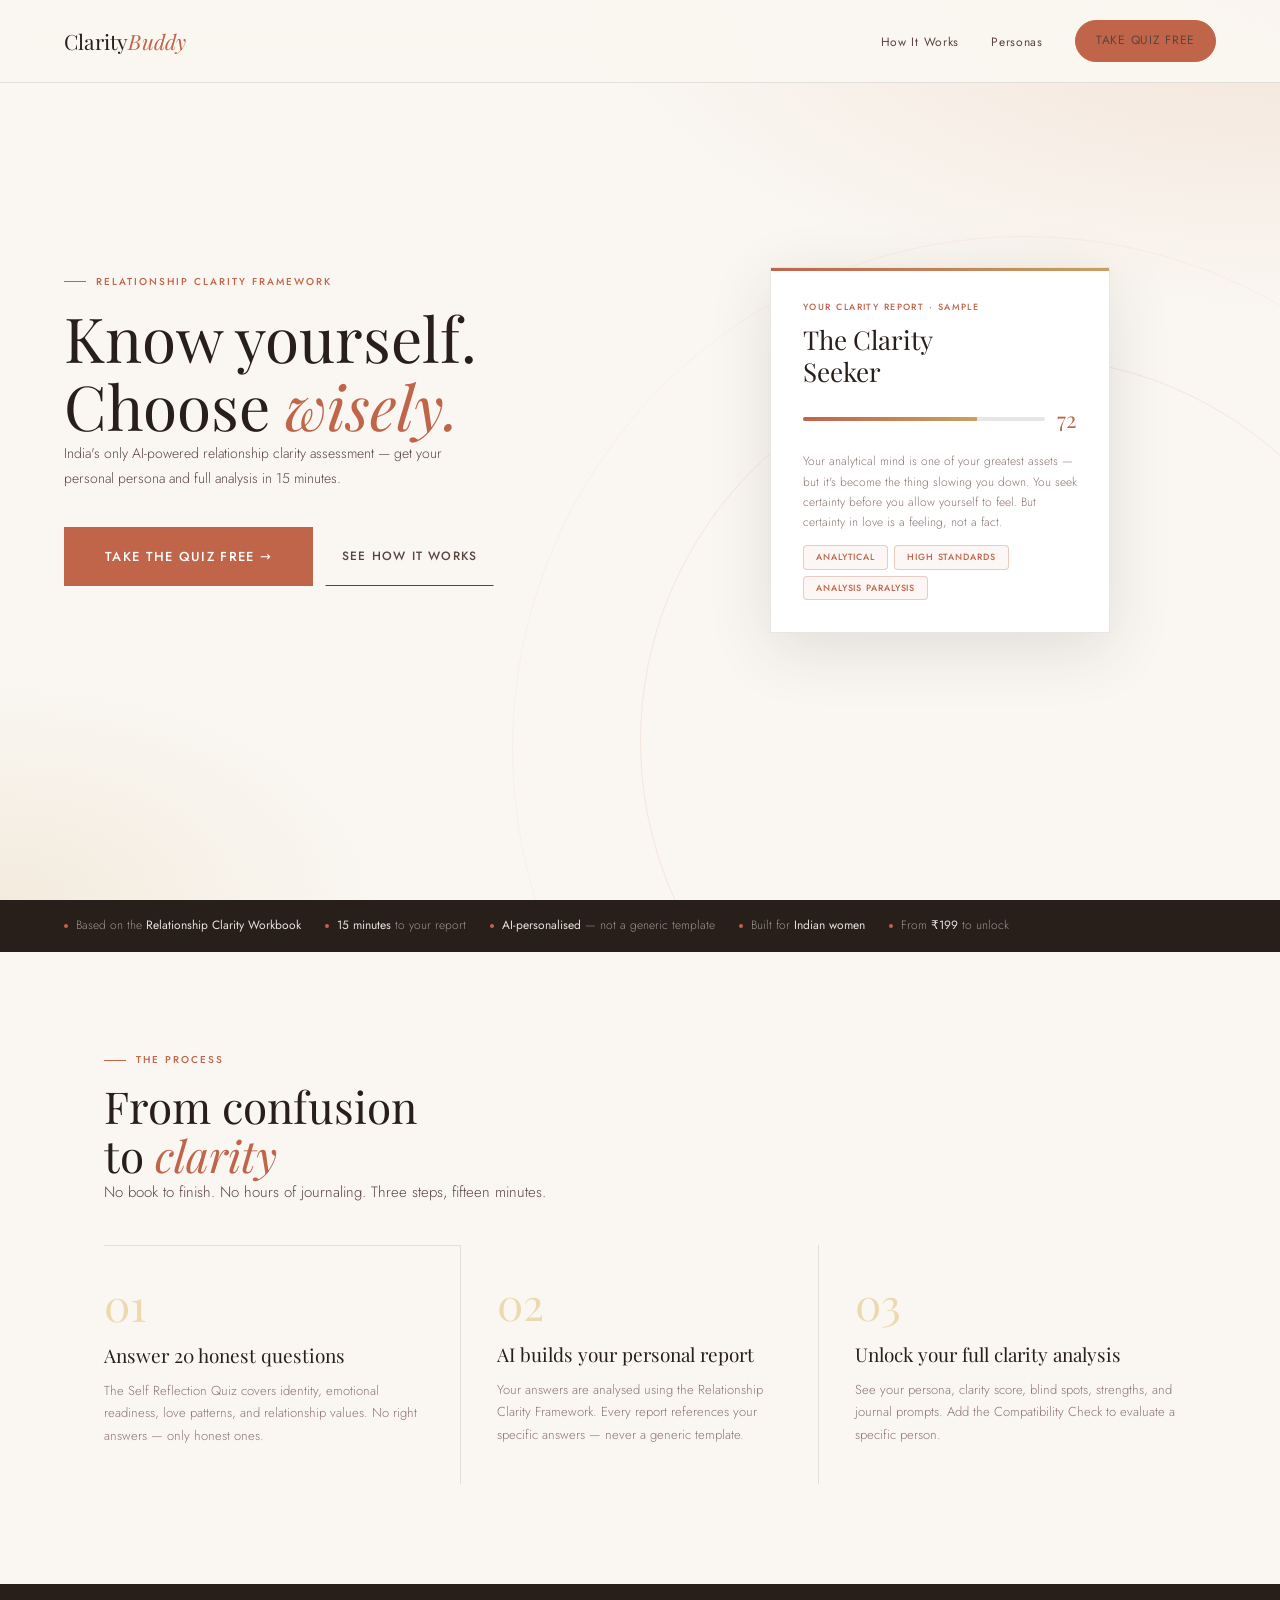
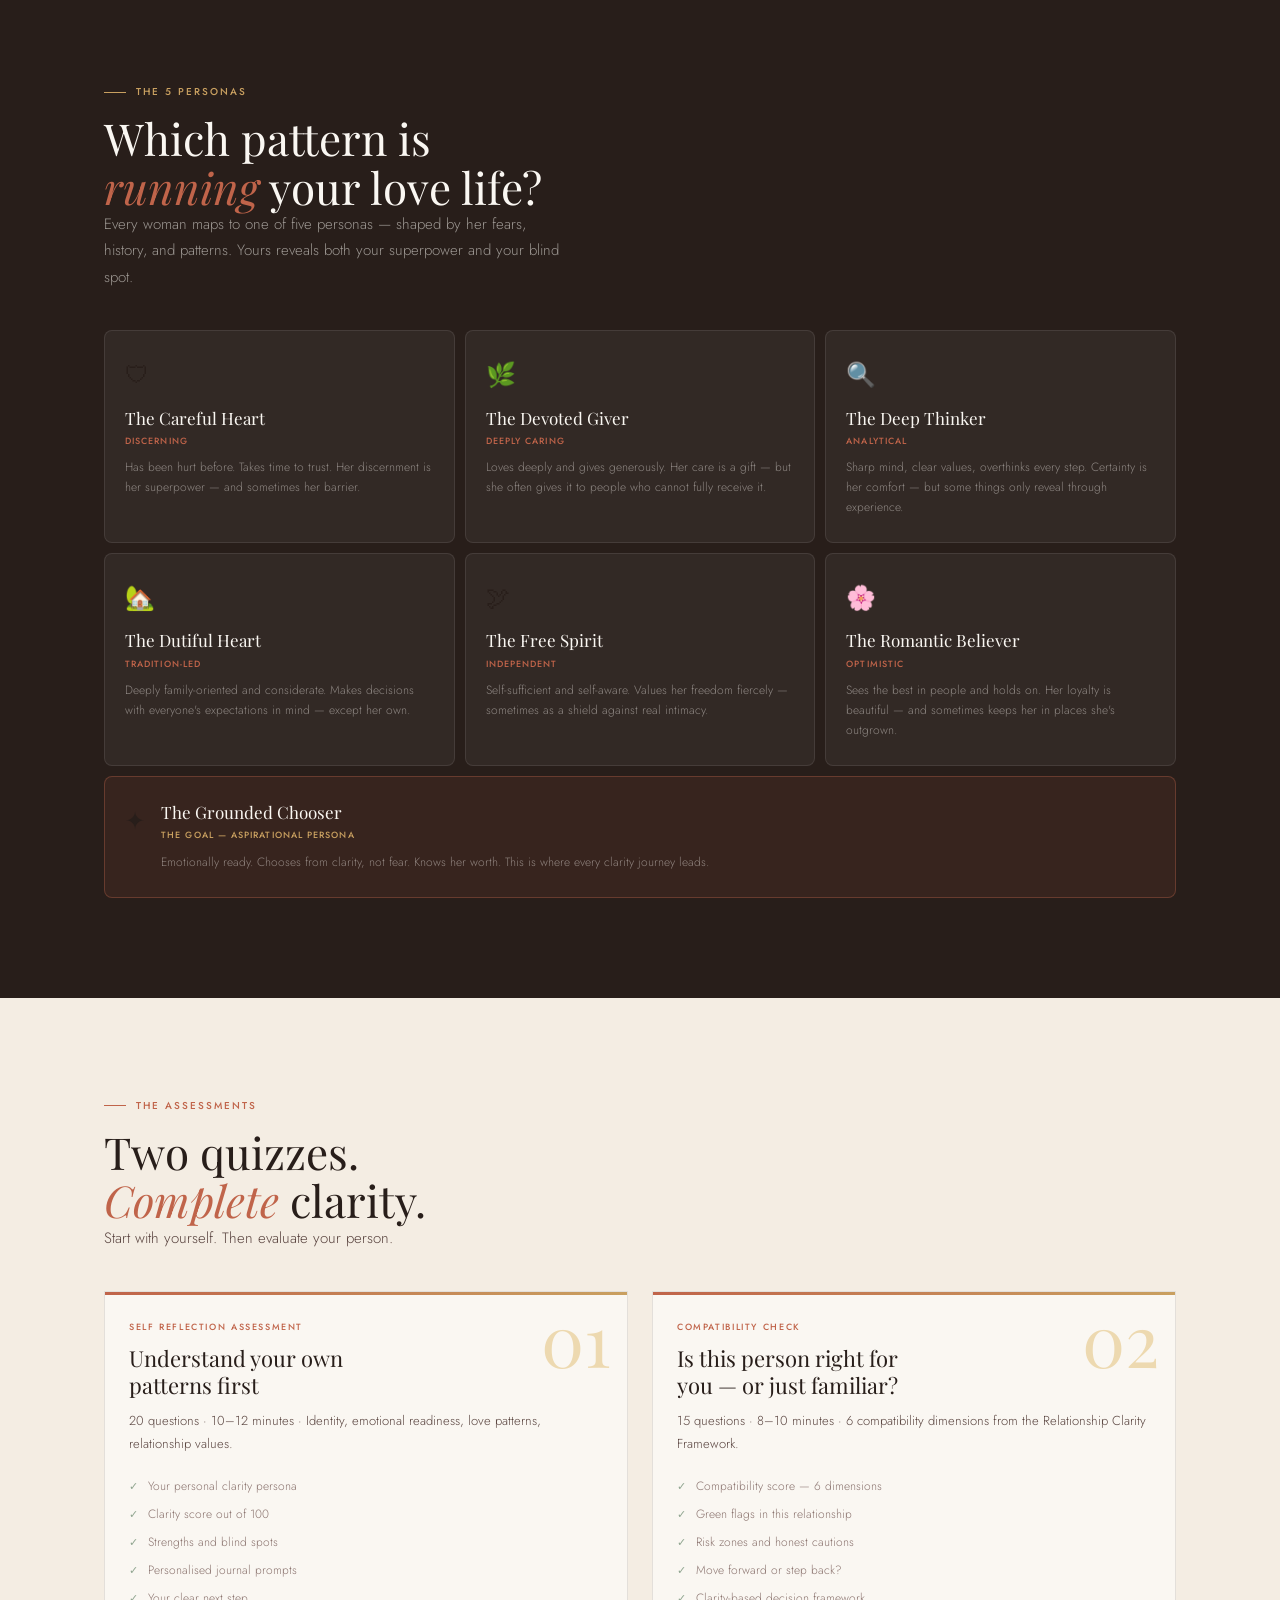
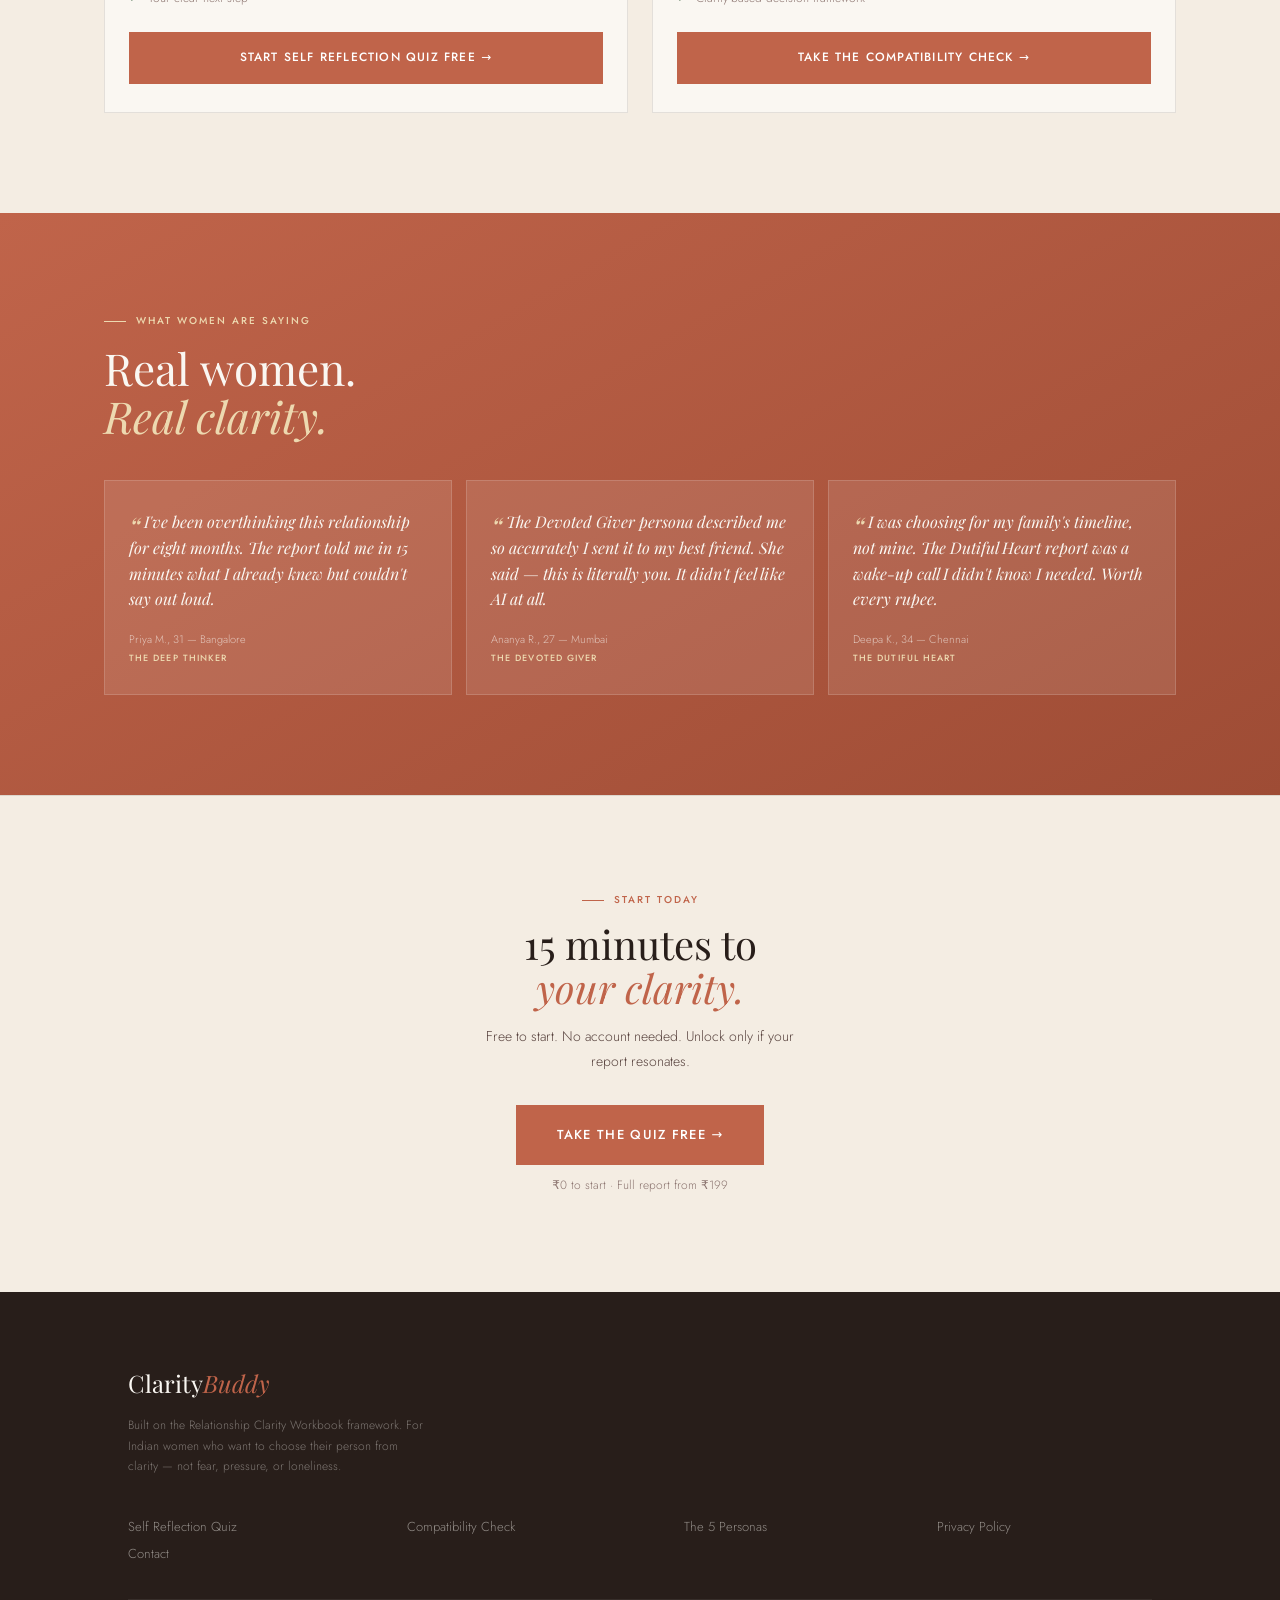
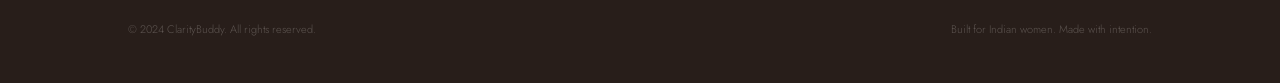
==== commit 64013df1: "Expand personas from 5 to 7 with non-offensive names Old names (Guarded Protector, Hopeful Healer, C" ====
--- a/frontend/index.html
+++ b/frontend/index.html
@@ -150,17 +150,17 @@
     .step__title { font-family: var(--font-serif); font-size: 19px; margin-bottom: 8px; }
     .step__body  { font-size: 13px; line-height: 1.75; color: var(--ink-soft); }
 
-    /* ── ARCHETYPES ── */
+    /* ── PERSONAS ── */
     .arch-grid {
       display: grid; grid-template-columns: 1fr 1fr; gap: 10px;
     }
-    @media(min-width:1024px) { .arch-grid { grid-template-columns: repeat(4,1fr); } }
+    @media(min-width:1024px) { .arch-grid { grid-template-columns: repeat(3,1fr); } }
 
     .arch-goal {
       grid-column: 1 / -1;
       display: flex; gap: 16px; align-items: flex-start;
     }
-    @media(min-width:1024px) { .arch-goal { grid-column: auto; display: block; } }
+    @media(min-width:1024px) { .arch-goal { grid-column: 1 / -1; display: flex; } }
 
     /* ── QUIZZES ── */
     .quiz-grid {
@@ -356,34 +356,46 @@
     <div class="arch-grid">
       <div class="arch-card">
         <div class="arch-card__icon">🛡</div>
-        <div class="arch-card__name">The Guarded Protector</div>
-        <span class="arch-card__badge">Self-protective</span>
-        <p class="arch-card__desc">High self-awareness, strong walls. Fear of vulnerability blocks the connection she wants most.</p>
+        <div class="arch-card__name">The Careful Heart</div>
+        <span class="arch-card__badge">Discerning</span>
+        <p class="arch-card__desc">Has been hurt before. Takes time to trust. Her discernment is her superpower — and sometimes her barrier.</p>
       </div>
       <div class="arch-card">
         <div class="arch-card__icon">🌿</div>
-        <div class="arch-card__name">The Hopeful Healer</div>
-        <span class="arch-card__badge">Over-giving</span>
-        <p class="arch-card__desc">Enormous love — often given to people who can't receive it. Confuses fixing with loving.</p>
+        <div class="arch-card__name">The Devoted Giver</div>
+        <span class="arch-card__badge">Deeply Caring</span>
+        <p class="arch-card__desc">Loves deeply and gives generously. Her care is a gift — but she often gives it to people who cannot fully receive it.</p>
       </div>
       <div class="arch-card">
         <div class="arch-card__icon">🔍</div>
-        <div class="arch-card__name">The Clarity Seeker</div>
+        <div class="arch-card__name">The Deep Thinker</div>
         <span class="arch-card__badge">Analytical</span>
-        <p class="arch-card__desc">Strong values, overthinks every decision. Analysis paralysis means good men lose patience.</p>
+        <p class="arch-card__desc">Sharp mind, clear values, overthinks every step. Certainty is her comfort — but some things only reveal through experience.</p>
       </div>
       <div class="arch-card">
-        <div class="arch-card__icon">⏳</div>
-        <div class="arch-card__name">The Pressure Pleaser</div>
-        <span class="arch-card__badge">People-pleasing</span>
-        <p class="arch-card__desc">Chooses based on family or social timelines. Rarely asks: what do I actually want?</p>
+        <div class="arch-card__icon">🏡</div>
+        <div class="arch-card__name">The Dutiful Heart</div>
+        <span class="arch-card__badge">Tradition-Led</span>
+        <p class="arch-card__desc">Deeply family-oriented and considerate. Makes decisions with everyone's expectations in mind — except her own.</p>
+      </div>
+      <div class="arch-card">
+        <div class="arch-card__icon">🕊</div>
+        <div class="arch-card__name">The Free Spirit</div>
+        <span class="arch-card__badge">Independent</span>
+        <p class="arch-card__desc">Self-sufficient and self-aware. Values her freedom fiercely — sometimes as a shield against real intimacy.</p>
+      </div>
+      <div class="arch-card">
+        <div class="arch-card__icon">🌸</div>
+        <div class="arch-card__name">The Romantic Believer</div>
+        <span class="arch-card__badge">Optimistic</span>
+        <p class="arch-card__desc">Sees the best in people and holds on. Her loyalty is beautiful — and sometimes keeps her in places she's outgrown.</p>
       </div>
       <div class="arch-card arch-card--goal arch-goal">
         <div class="arch-card__icon" style="flex-shrink:0;">✦</div>
         <div>
           <div class="arch-card__name">The Grounded Chooser</div>
-          <span class="arch-card__badge" style="color:var(--gold);">The Goal — Aspirational Archetype</span>
-          <p class="arch-card__desc">Emotionally ready. Chooses from clarity, not fear. Knows her worth. This is where we're all headed.</p>
+          <span class="arch-card__badge" style="color:var(--gold);">The Goal — Aspirational Persona</span>
+          <p class="arch-card__desc">Emotionally ready. Chooses from clarity, not fear. Knows her worth. This is where every clarity journey leads.</p>
         </div>
       </div>
     </div>
@@ -439,12 +451,12 @@
       <p style="font-size:13px;color:var(--ink-soft);margin-bottom:0;">Every month your life gives you new situations to bring to it. That's what makes the subscription worth it.</p>
     </div>
     <div class="coach-chat-demo">
-      <div class="coach-label">Sample conversation · Hopeful Healer persona</div>
+      <div class="coach-label">Sample conversation · Devoted Giver persona</div>
       <div class="coach-demo-msg coach-demo-msg--user">
         <span>He takes 6-8 hours to reply and I don't know if I'm overreacting</span>
       </div>
       <div class="coach-demo-msg coach-demo-msg--coach">
-        <span>You're not overreacting — but I want to be honest with you about what's happening here. Your Hopeful Healer pattern tends to normalise inconsistency because inconsistency is familiar. The 6-8 hours doesn't bother you as much as the uncertainty of not knowing where you stand.<br><br>Consistency is the biggest green flag. Its absence is information — not a problem to explain away.<br><br>If a friend described this exact situation to you, what would you tell her?</span>
+        <span>You're not overreacting — but I want to be honest with you about what's happening here. Your Devoted Giver pattern tends to normalise inconsistency because inconsistency is familiar. The 6-8 hours doesn't bother you as much as the uncertainty of not knowing where you stand.<br><br>Consistency is the biggest green flag. Its absence is information — not a problem to explain away.<br><br>If a friend described this exact situation to you, what would you tell her?</span>
       </div>
     </div>
   </div>
@@ -524,17 +536,17 @@
       <div class="testi-card">
         <p class="testi-card__quote">I've been overthinking this relationship for eight months. The report told me in 15 minutes what I already knew but couldn't say out loud.</p>
         <div class="testi-card__author">Priya M., 31 — Bangalore</div>
-        <div class="testi-card__archetype">The Clarity Seeker</div>
+        <div class="testi-card__archetype">The Deep Thinker</div>
       </div>
       <div class="testi-card">
-        <p class="testi-card__quote">The Hopeful Healer persona described me so accurately I sent it to my best friend. She said — this is literally you. It didn't feel like AI at all.</p>
+        <p class="testi-card__quote">The Devoted Giver persona described me so accurately I sent it to my best friend. She said — this is literally you. It didn't feel like AI at all.</p>
         <div class="testi-card__author">Ananya R., 27 — Mumbai</div>
-        <div class="testi-card__archetype">The Hopeful Healer</div>
+        <div class="testi-card__archetype">The Devoted Giver</div>
       </div>
       <div class="testi-card">
-        <p class="testi-card__quote">I was choosing for my family's timeline, not mine. The Pressure Pleaser report was a wake-up call I didn't know I needed. Worth every rupee.</p>
+        <p class="testi-card__quote">I was choosing for my family's timeline, not mine. The Dutiful Heart report was a wake-up call I didn't know I needed. Worth every rupee.</p>
         <div class="testi-card__author">Deepa K., 34 — Chennai</div>
-        <div class="testi-card__archetype">The Pressure Pleaser</div>
+        <div class="testi-card__archetype">The Dutiful Heart</div>
       </div>
     </div>
   </div>
--- a/frontend/css/main.css
+++ b/frontend/css/main.css
@@ -169,7 +169,7 @@
 .btn--cream:hover { background: var(--gold-pale); border-color: var(--gold-pale); }
 
 .btn--pill { border-radius: var(--radius-pill); }
-.btn--full { width: 100%; }
+.btn--full { width: 100%; white-space: normal; }
 .btn--sm { font-size: 11px; padding: 10px 20px; }
 .btn--lg { font-size: 13px; padding: 18px 40px; }
 
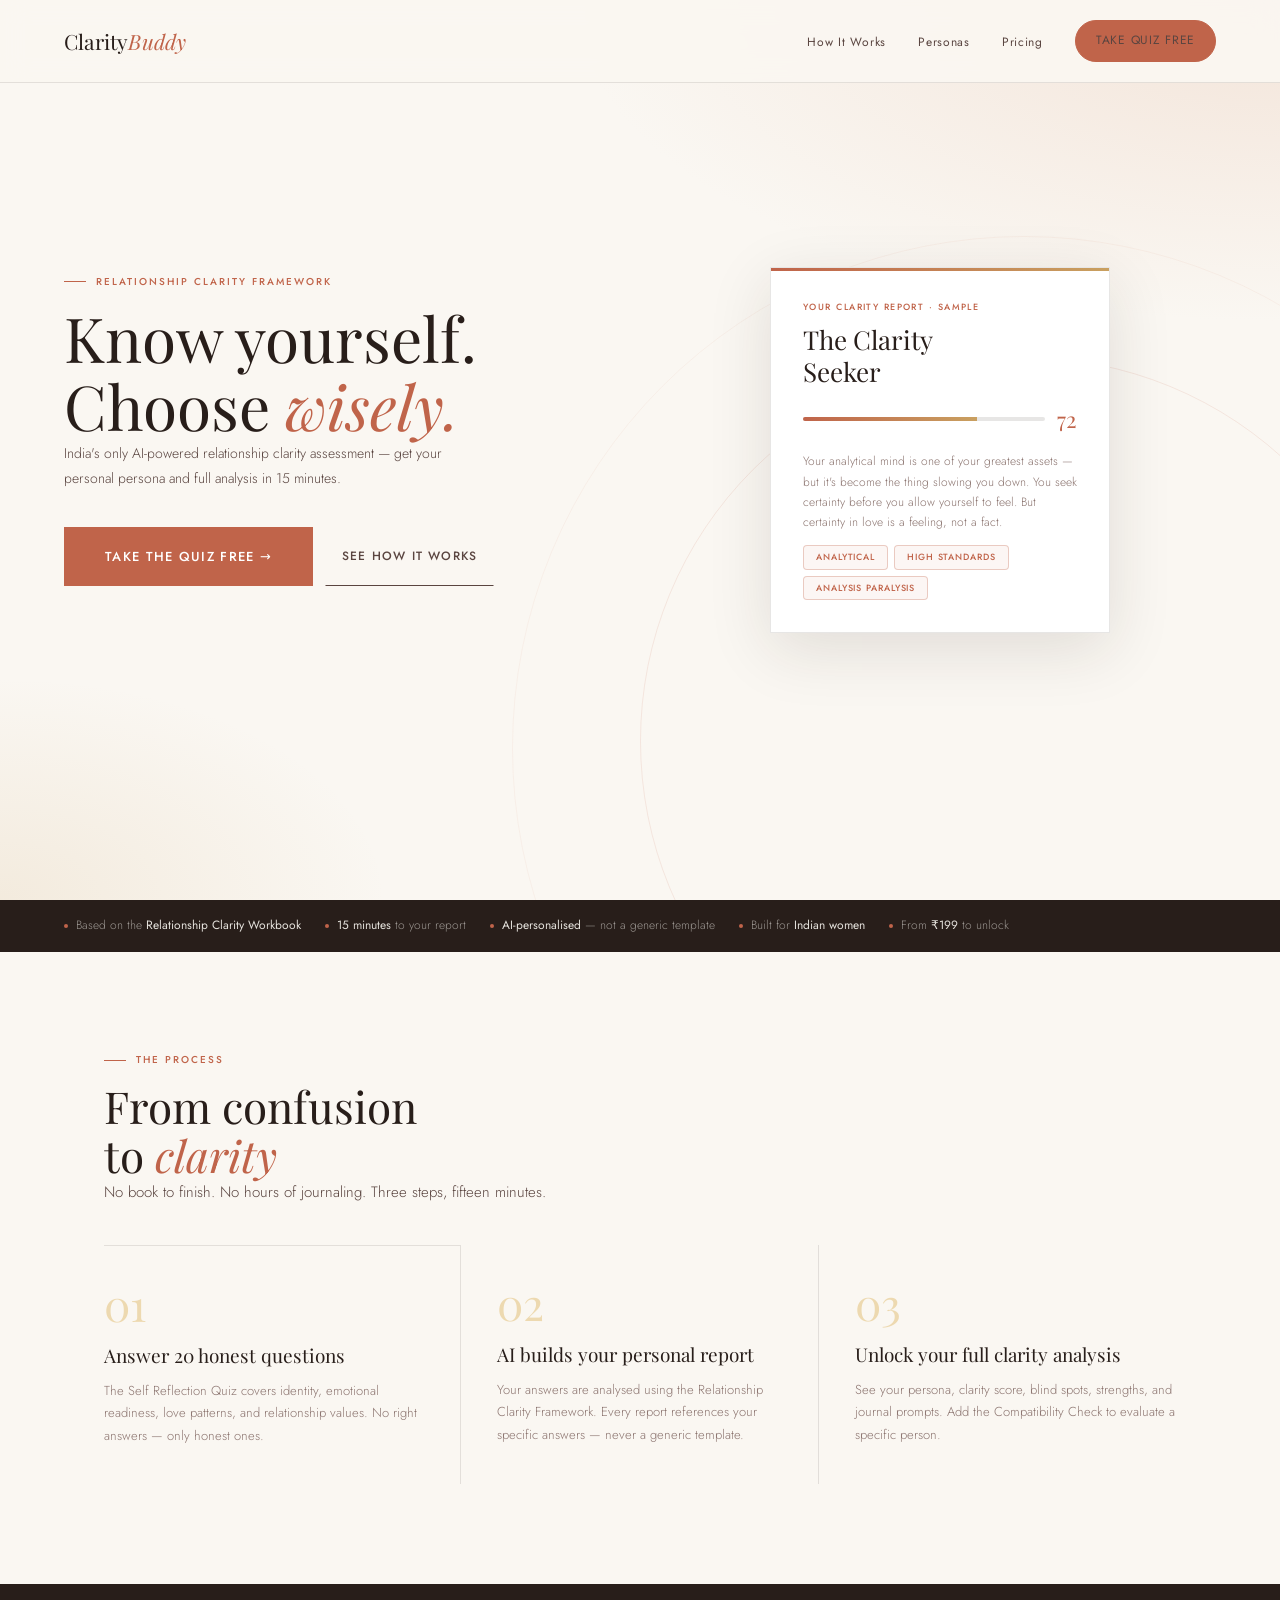
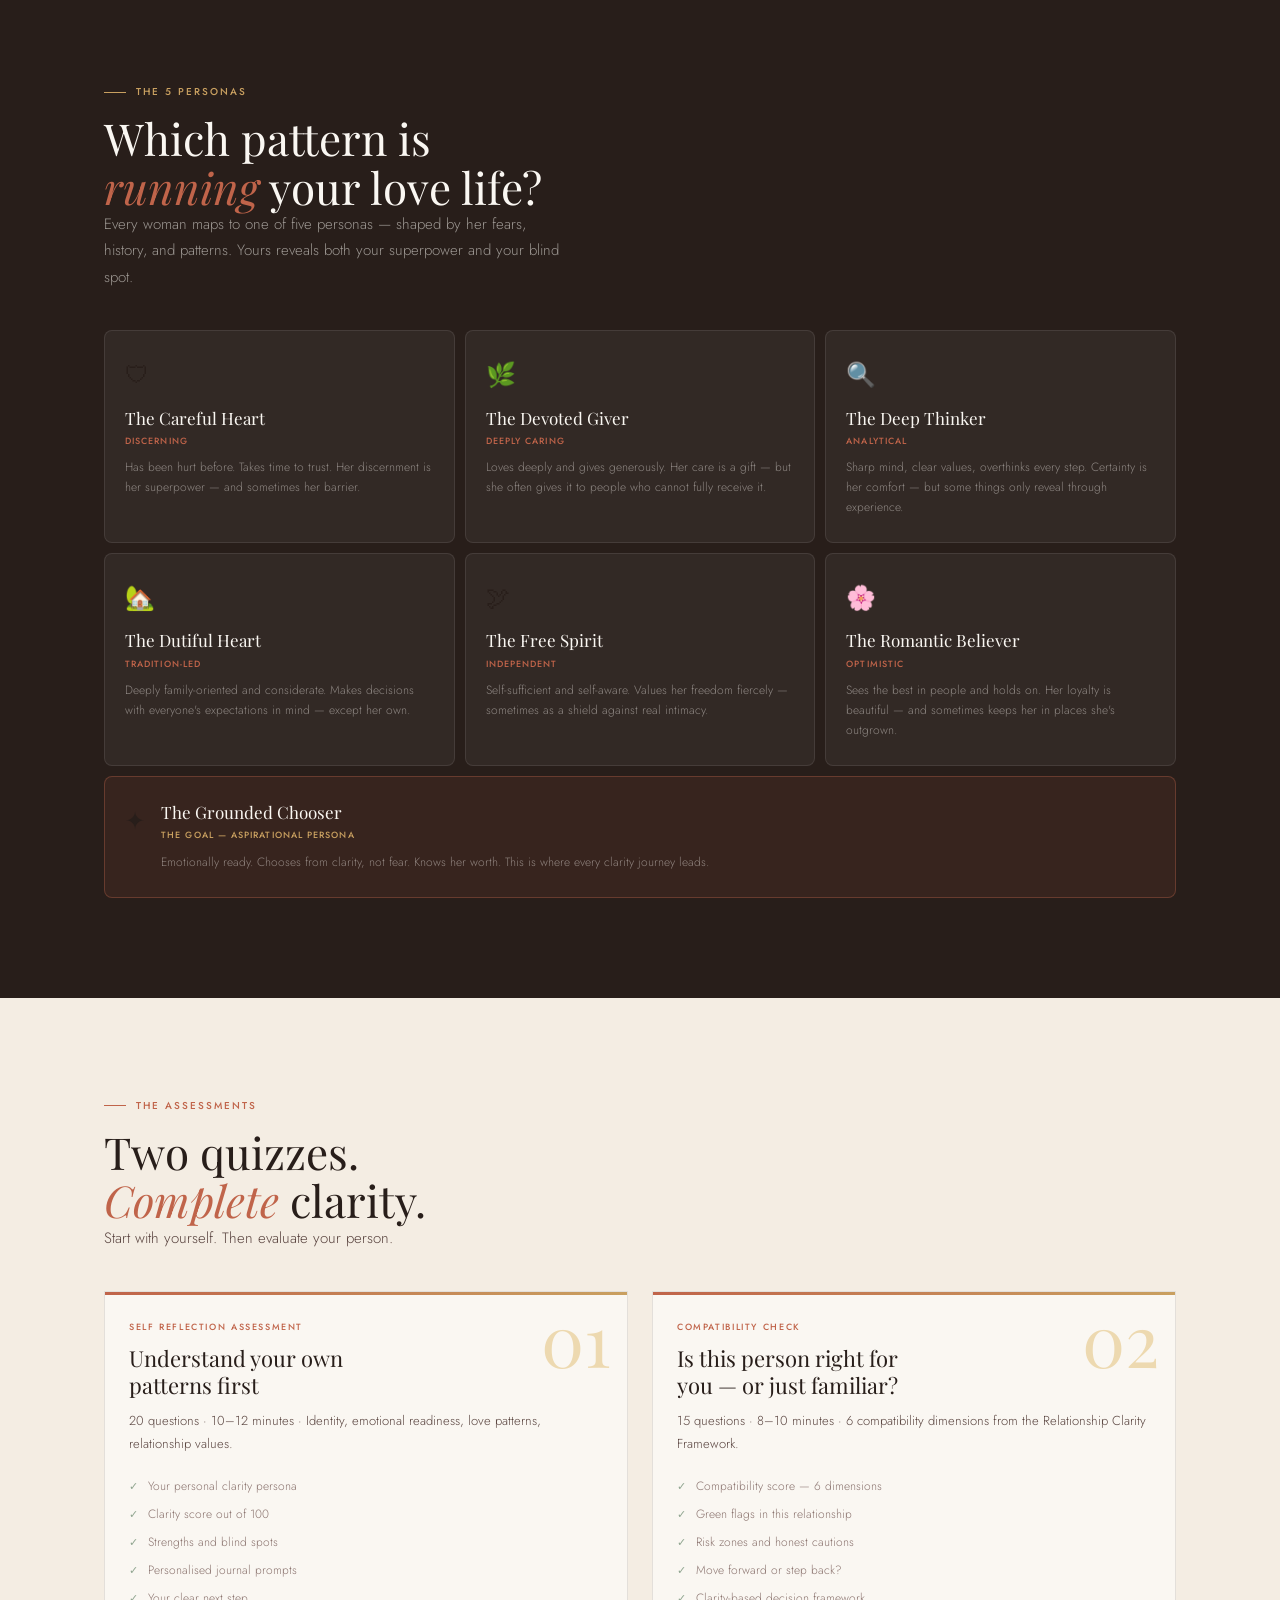
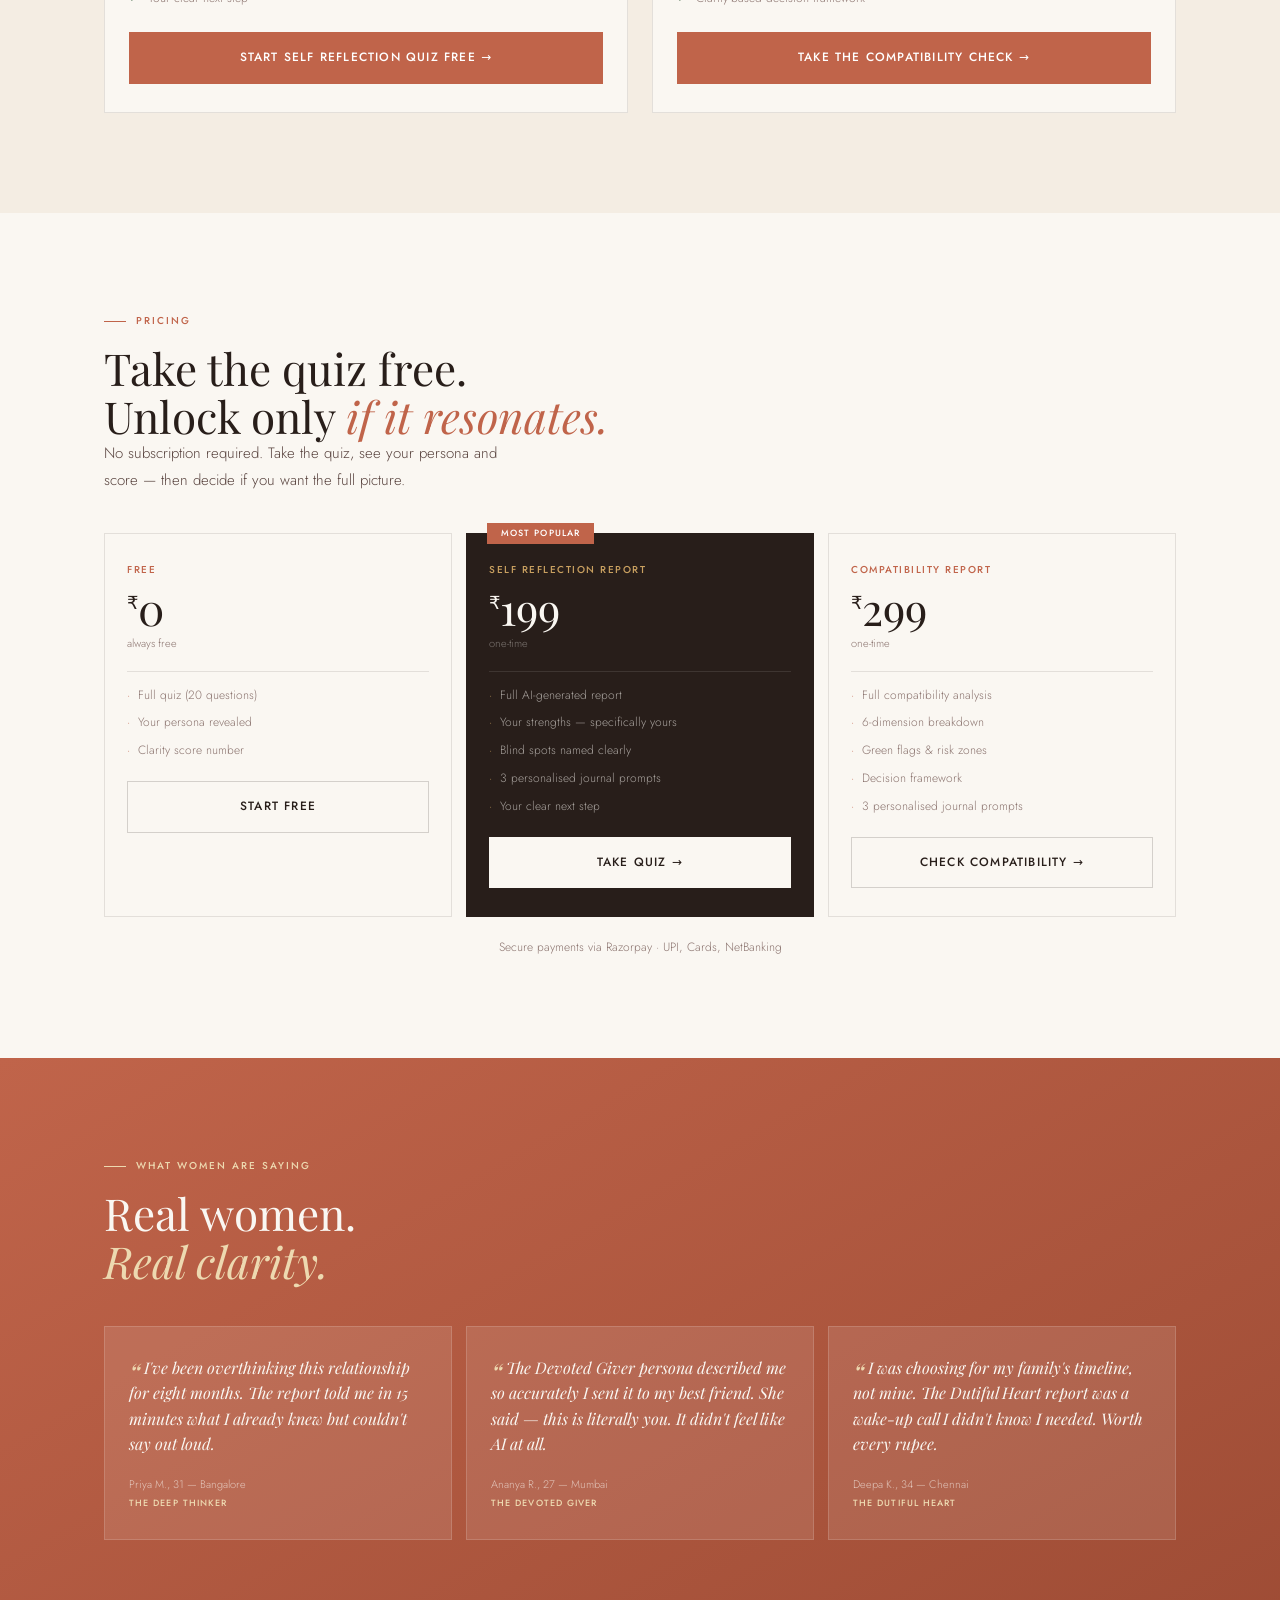
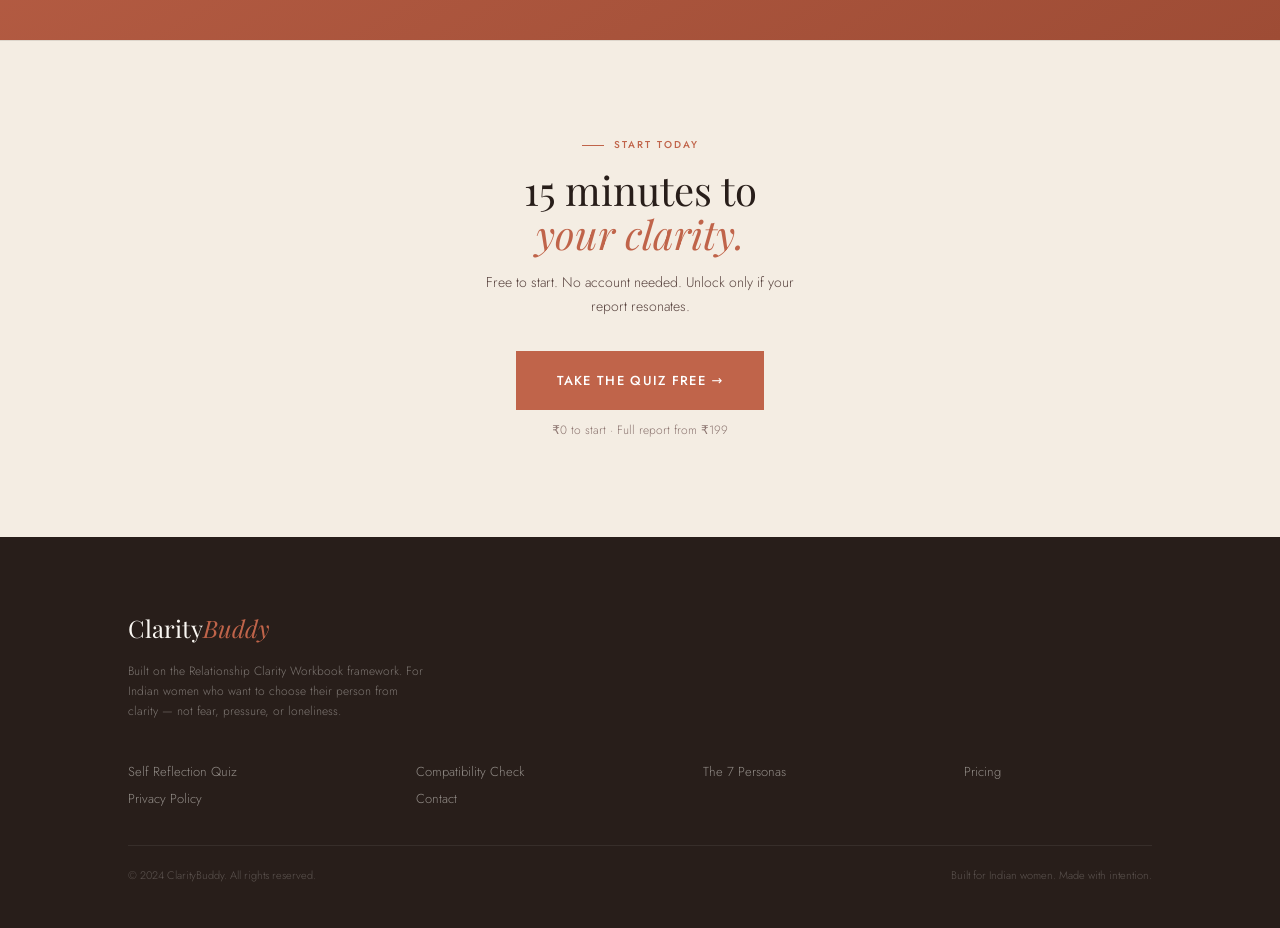
==== commit 3ef2fe87: "Enable pricing section with Self Reflection (₹199) and Compatibility (₹299) cards Co-Authored-By: Cl" ====
--- a/frontend/index.html
+++ b/frontend/index.html
@@ -202,7 +202,7 @@
       display: flex; flex-direction: column; gap: 12px;
     }
     @media(min-width:1024px) {
-      .pricing-grid { display: grid; grid-template-columns: repeat(4,1fr); gap: 14px; }
+      .pricing-grid { display: grid; grid-template-columns: repeat(3,1fr); gap: 14px; }
     }
 
     /* ── TESTIMONIALS ── */
@@ -268,7 +268,7 @@
   <ul class="nav__links">
     <li><a href="#how-it-works">How It Works</a></li>
     <li><a href="#personas">Personas</a></li>
-    <!-- MVP: pricing hidden <li><a href="#pricing">Pricing</a></li> -->
+    <li><a href="#pricing">Pricing</a></li>
     <li><a href="quiz.html" class="btn btn--primary btn--sm btn--pill">Take Quiz Free</a></li>
   </ul>
   <a href="quiz.html" class="btn btn--primary btn--sm btn--pill" style="display:flex;" id="nav-cta-mobile">Take Quiz Free</a>
@@ -463,12 +463,11 @@
 </section>
 -->
 
-<!-- MVP: Pricing section hidden — enable when subscription plans are live
 <section class="section bg-cream" id="pricing">
   <div class="container">
     <div class="eyebrow">Pricing</div>
     <h2>Take the quiz free.<br>Unlock only <em>if it resonates.</em></h2>
-    <p style="margin-bottom:40px;max-width:400px;">No subscription required to start. Your report diagnosed what the pattern is. The subscription helps you get out of it.</p>
+    <p style="margin-bottom:40px;max-width:400px;">No subscription required. Take the quiz, see your persona and score — then decide if you want the full picture.</p>
     <div class="pricing-grid">
       <div class="price-card">
         <div class="price-card__tier">Free</div>
@@ -476,56 +475,44 @@
         <div class="price-card__period">always free</div>
         <div class="price-card__features">
           <div class="price-card__feature">Full quiz (20 questions)</div>
-          <div class="price-card__feature">Persona revealed</div>
-          <div class="price-card__feature">Clarity score number only</div>
+          <div class="price-card__feature">Your persona revealed</div>
+          <div class="price-card__feature">Clarity score number</div>
         </div>
         <a href="quiz.html" class="btn btn--outline btn--full">Start Free</a>
       </div>
+      <div class="price-card price-card--featured">
+        <div class="price-card__badge">Most Popular</div>
+        <div class="price-card__tier">Self Reflection Report</div>
+        <div class="price-card__amount"><sup>₹</sup>199</div>
+        <div class="price-card__period">one-time</div>
+        <div class="price-card__features">
+          <div class="price-card__feature">Full AI-generated report</div>
+          <div class="price-card__feature">Your strengths — specifically yours</div>
+          <div class="price-card__feature">Blind spots named clearly</div>
+          <div class="price-card__feature">3 personalised journal prompts</div>
+          <div class="price-card__feature">Your clear next step</div>
+        </div>
+        <a href="quiz.html" class="btn btn--cream btn--full">Take Quiz →</a>
+      </div>
       <div class="price-card">
-        <div class="price-card__tier">Single Report</div>
+        <div class="price-card__tier">Compatibility Report</div>
         <div class="price-card__amount"><sup>₹</sup>299</div>
         <div class="price-card__period">one-time</div>
         <div class="price-card__features">
-          <div class="price-card__feature">Full AI-generated report</div>
-          <div class="price-card__feature">Strengths + blind spots</div>
-          <div class="price-card__feature">Journal prompts</div>
-          <div class="price-card__feature">Your next step</div>
-        </div>
-        <a href="quiz.html" class="btn btn--outline btn--full">Unlock Report</a>
-      </div>
-      <div class="price-card price-card--featured">
-        <div class="price-card__badge">Most Popular</div>
-        <div class="price-card__tier">Combo Report</div>
-        <div class="price-card__amount"><sup>₹</sup>499</div>
-        <div class="price-card__period">one-time</div>
-        <div class="price-card__features">
-          <div class="price-card__feature">Everything in Single</div>
-          <div class="price-card__feature">Compatibility Check report</div>
+          <div class="price-card__feature">Full compatibility analysis</div>
           <div class="price-card__feature">6-dimension breakdown</div>
+          <div class="price-card__feature">Green flags & risk zones</div>
           <div class="price-card__feature">Decision framework</div>
-        </div>
-        <a href="quiz.html" class="btn btn--cream btn--full">Get Both Reports</a>
-      </div>
-      <div class="price-card">
-        <div class="price-card__tier">Monthly Plan</div>
-        <div class="price-card__amount"><sup>₹</sup>399</div>
-        <div class="price-card__period">per month</div>
-        <div class="price-card__features">
-          <div class="price-card__feature">Everything in Combo</div>
-          <div class="price-card__feature">AI Clarity Coach — unlimited</div>
-          <div class="price-card__feature">Retake every 90 days</div>
-          <div class="price-card__feature">Before/after score tracking</div>
-          <div class="price-card__feature">Persona-specific weekly email</div>
-        </div>
-        <a href="quiz.html" class="btn btn--primary btn--full">Start My Journey →</a>
+          <div class="price-card__feature">3 personalised journal prompts</div>
+        </div>
+        <a href="compatibility.html" class="btn btn--outline btn--full">Check Compatibility →</a>
       </div>
     </div>
     <p style="font-size:12px;color:var(--ink-soft);margin-top:20px;text-align:center;">
-      Annual plan available — ₹2,999/yr · Secure payments via Razorpay · UPI, Cards, NetBanking
+      Secure payments via Razorpay · UPI, Cards, NetBanking
     </p>
   </div>
 </section>
--->
 
 <!-- ── TESTIMONIALS ── -->
 <section class="section bg-terra">
@@ -569,8 +556,8 @@
     <div class="footer__links">
       <a href="quiz.html">Self Reflection Quiz</a>
       <a href="compatibility.html">Compatibility Check</a>
-      <a href="#personas">The 5 Personas</a>
-      <!-- MVP: <a href="#pricing">Pricing</a> -->
+      <a href="#personas">The 7 Personas</a>
+      <a href="#pricing">Pricing</a>
       <a href="#">Privacy Policy</a>
       <a href="#">Contact</a>
     </div>
--- a/frontend/css/main.css
+++ b/frontend/css/main.css
@@ -174,17 +174,20 @@
 .btn--lg { font-size: 13px; padding: 18px 40px; }
 
 .btn--loading {
-  opacity: 0.7;
+  opacity: 0.85;
   pointer-events: none;
 }
 .btn--loading::after {
   content: '';
-  width: 14px;
-  height: 14px;
-  border: 2px solid rgba(255,255,255,0.4);
-  border-top-color: #fff;
+  display: inline-block;
+  vertical-align: middle;
+  margin-left: 10px;
+  width: 15px;
+  height: 15px;
+  border: 2px solid currentColor;
+  border-top-color: transparent;
   border-radius: 50%;
-  animation: spin 0.7s linear infinite;
+  animation: spin 0.65s linear infinite;
 }
 @keyframes spin { to { transform: rotate(360deg); } }
 
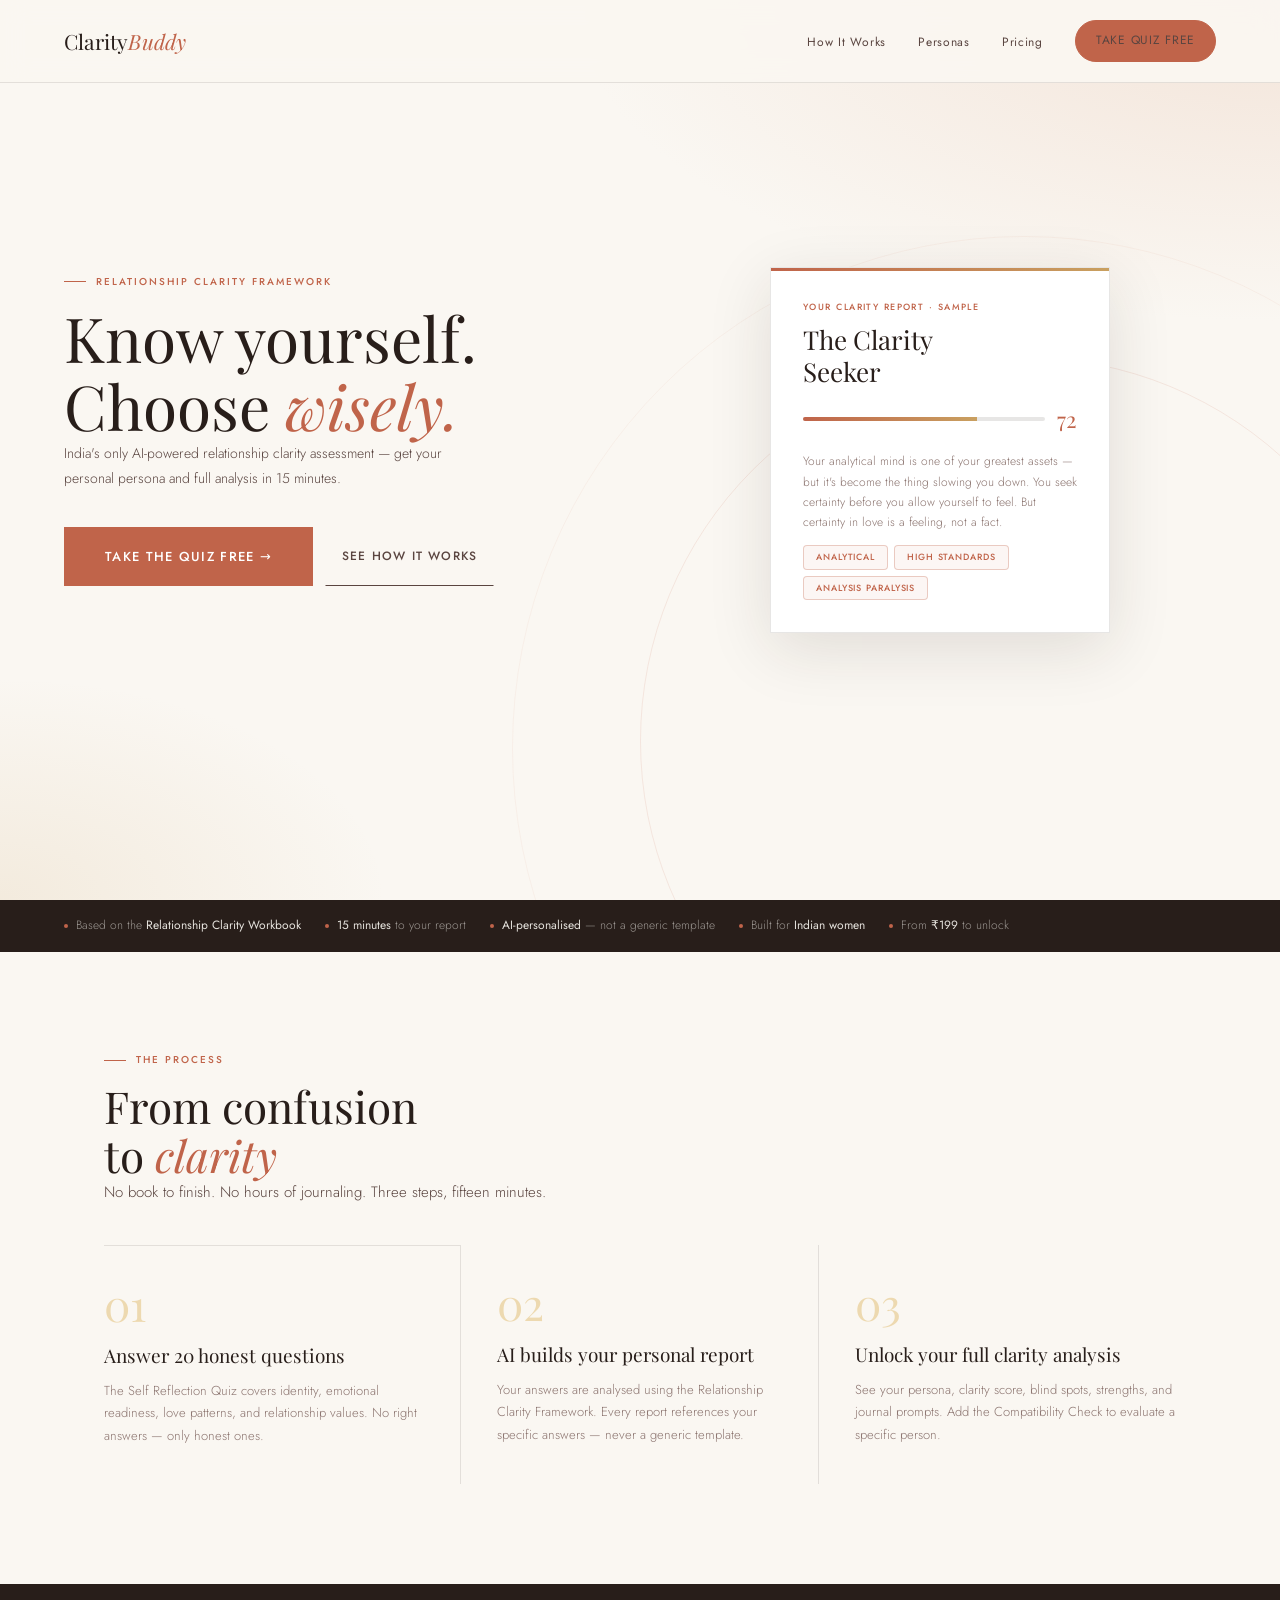
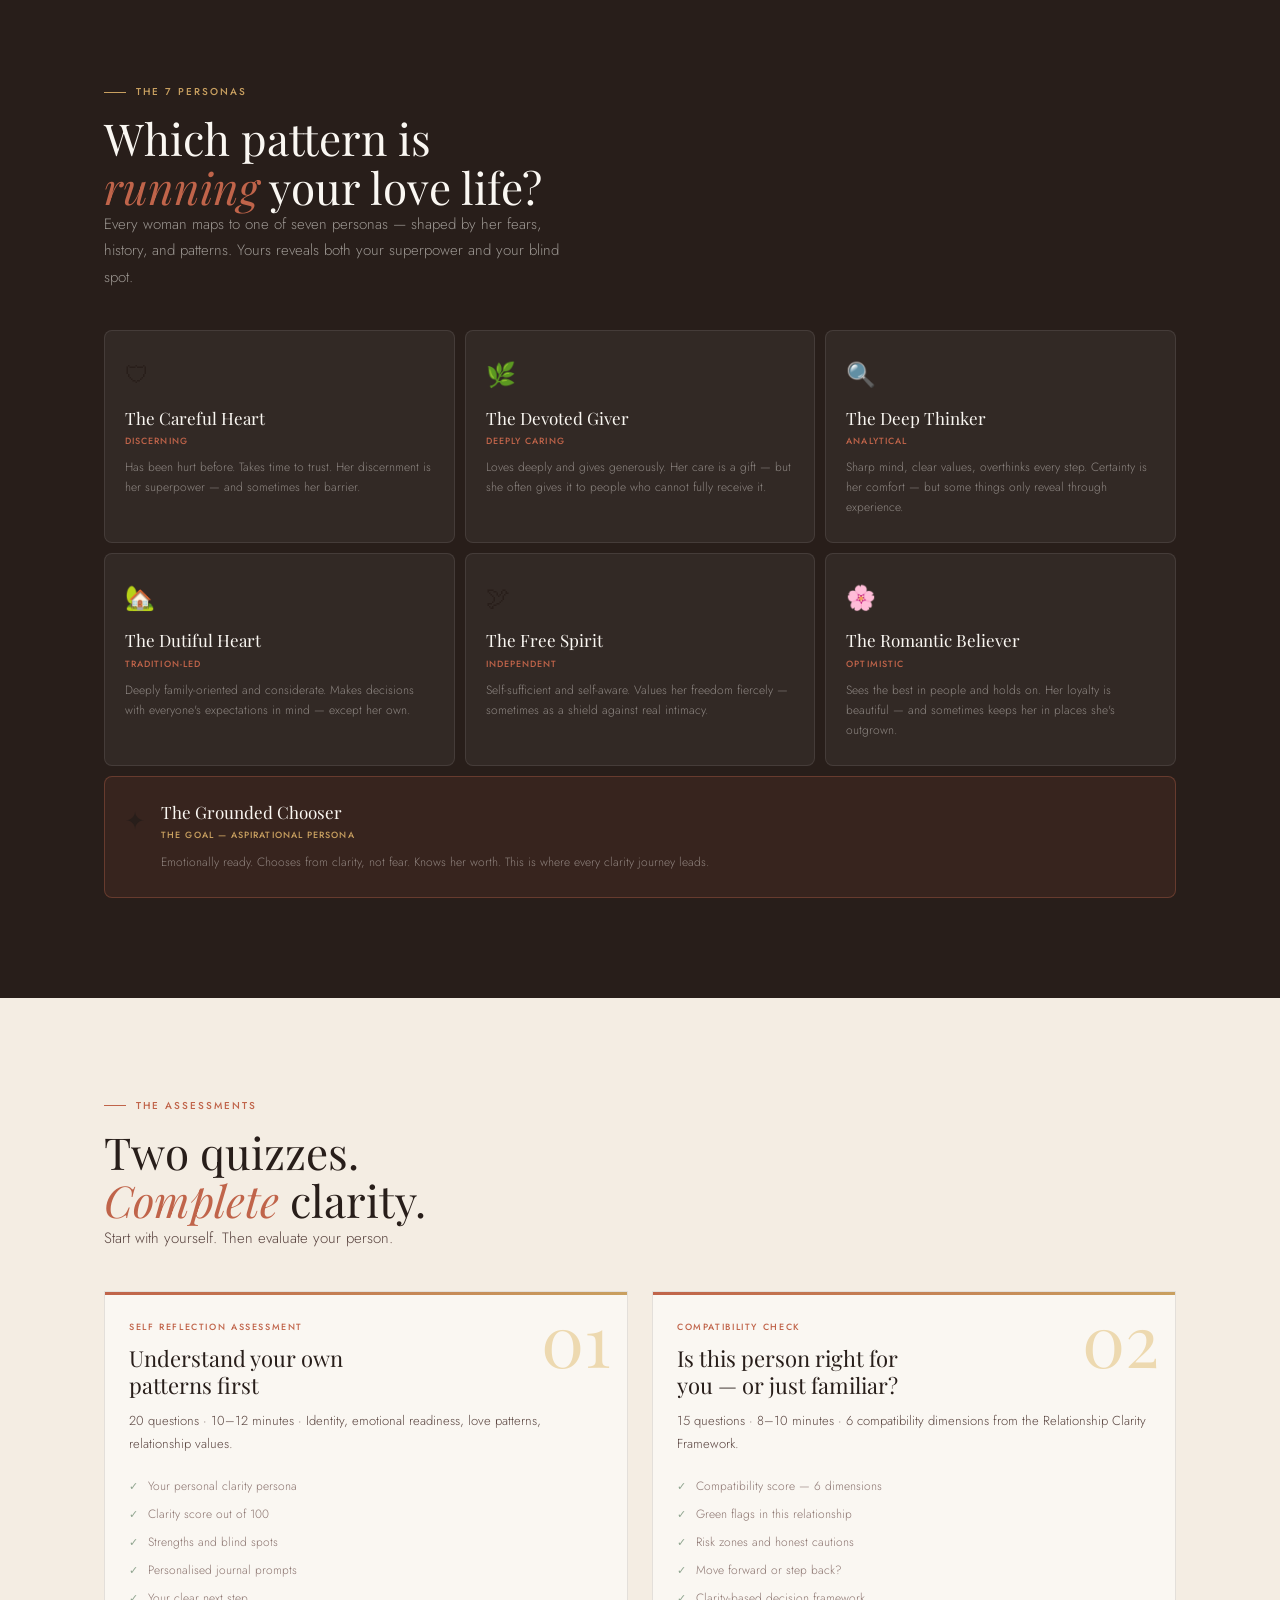
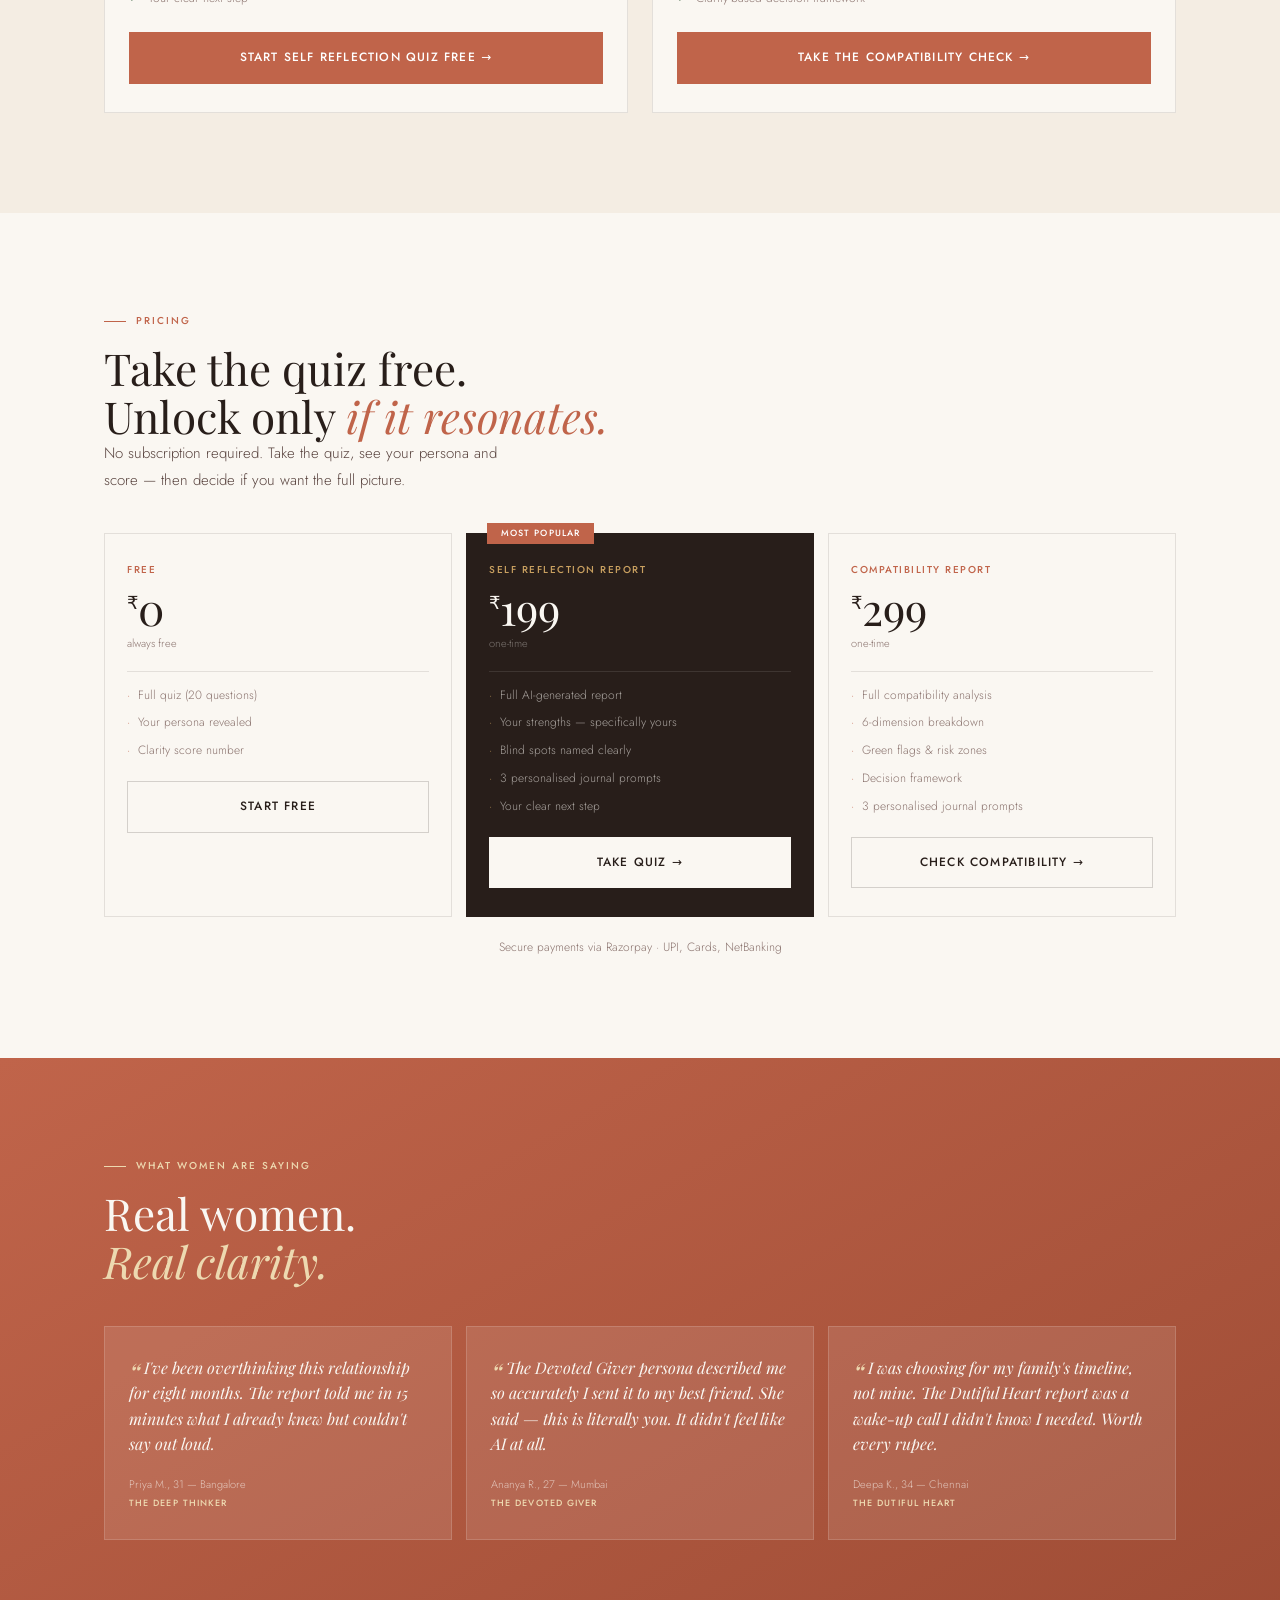
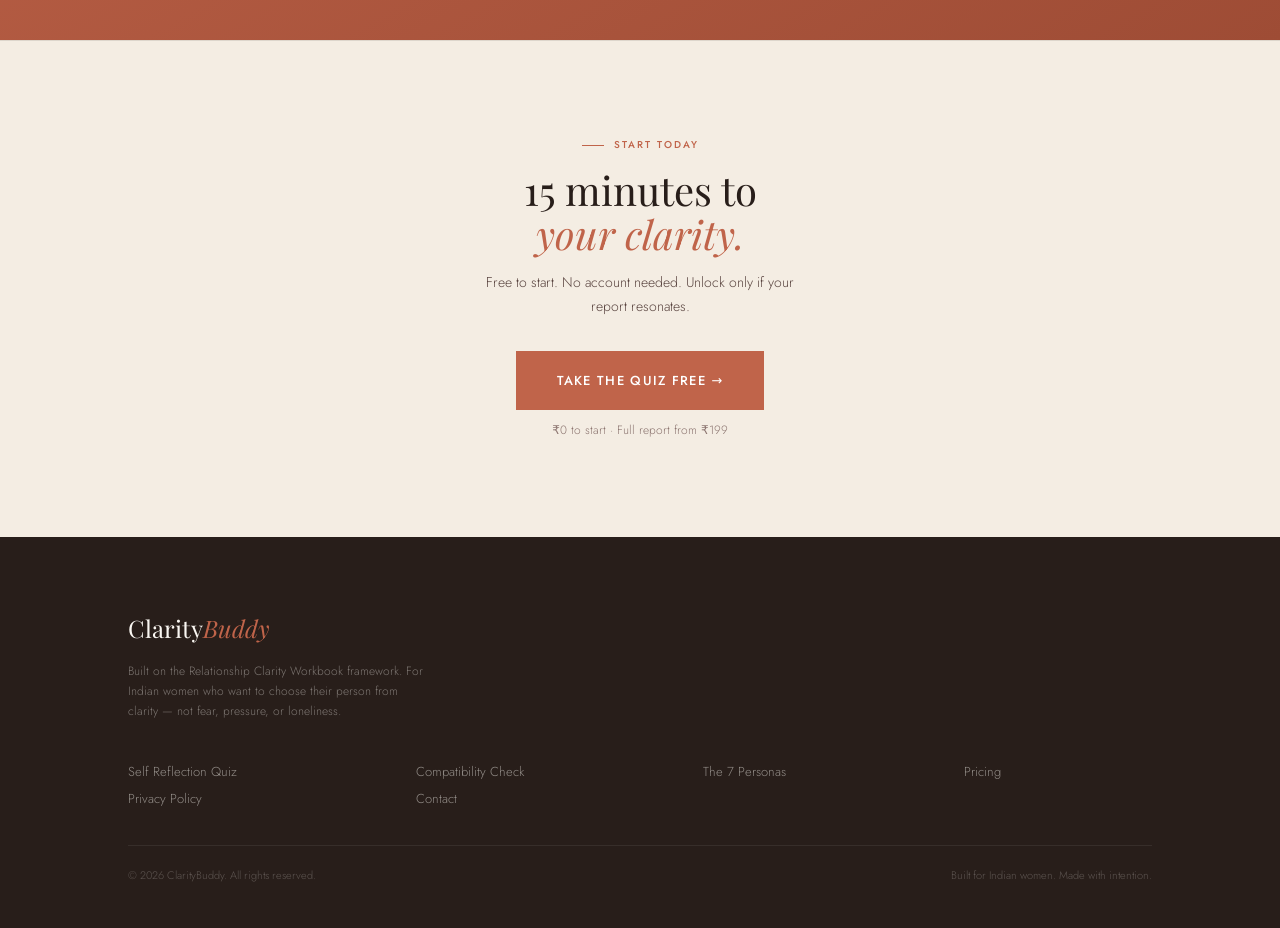
==== commit 69549a5a: "changed missed personas places from 5 to 7" ====
--- a/frontend/index.html
+++ b/frontend/index.html
@@ -350,9 +350,9 @@
 <!-- ── PERSONAS ── -->
 <section class="section bg-ink" id="personas">
   <div class="container">
-    <div class="eyebrow eyebrow--gold">The 5 Personas</div>
+    <div class="eyebrow eyebrow--gold">The 7 Personas</div>
     <h2 style="color:var(--cream);">Which pattern is<br><em>running</em> your love life?</h2>
-    <p style="color:rgba(250,247,242,0.55);margin-bottom:40px;max-width:460px;">Every woman maps to one of five personas — shaped by her fears, history, and patterns. Yours reveals both your superpower and your blind spot.</p>
+    <p style="color:rgba(250,247,242,0.55);margin-bottom:40px;max-width:460px;">Every woman maps to one of seven personas — shaped by her fears, history, and patterns. Yours reveals both your superpower and your blind spot.</p>
     <div class="arch-grid">
       <div class="arch-card">
         <div class="arch-card__icon">🛡</div>
@@ -562,7 +562,7 @@
       <a href="#">Contact</a>
     </div>
     <div class="footer__bottom">
-      <span>© 2024 ClarityBuddy. All rights reserved.</span>
+      <span>© 2026 ClarityBuddy. All rights reserved.</span>
       <span>Built for Indian women. Made with intention.</span>
     </div>
   </div>
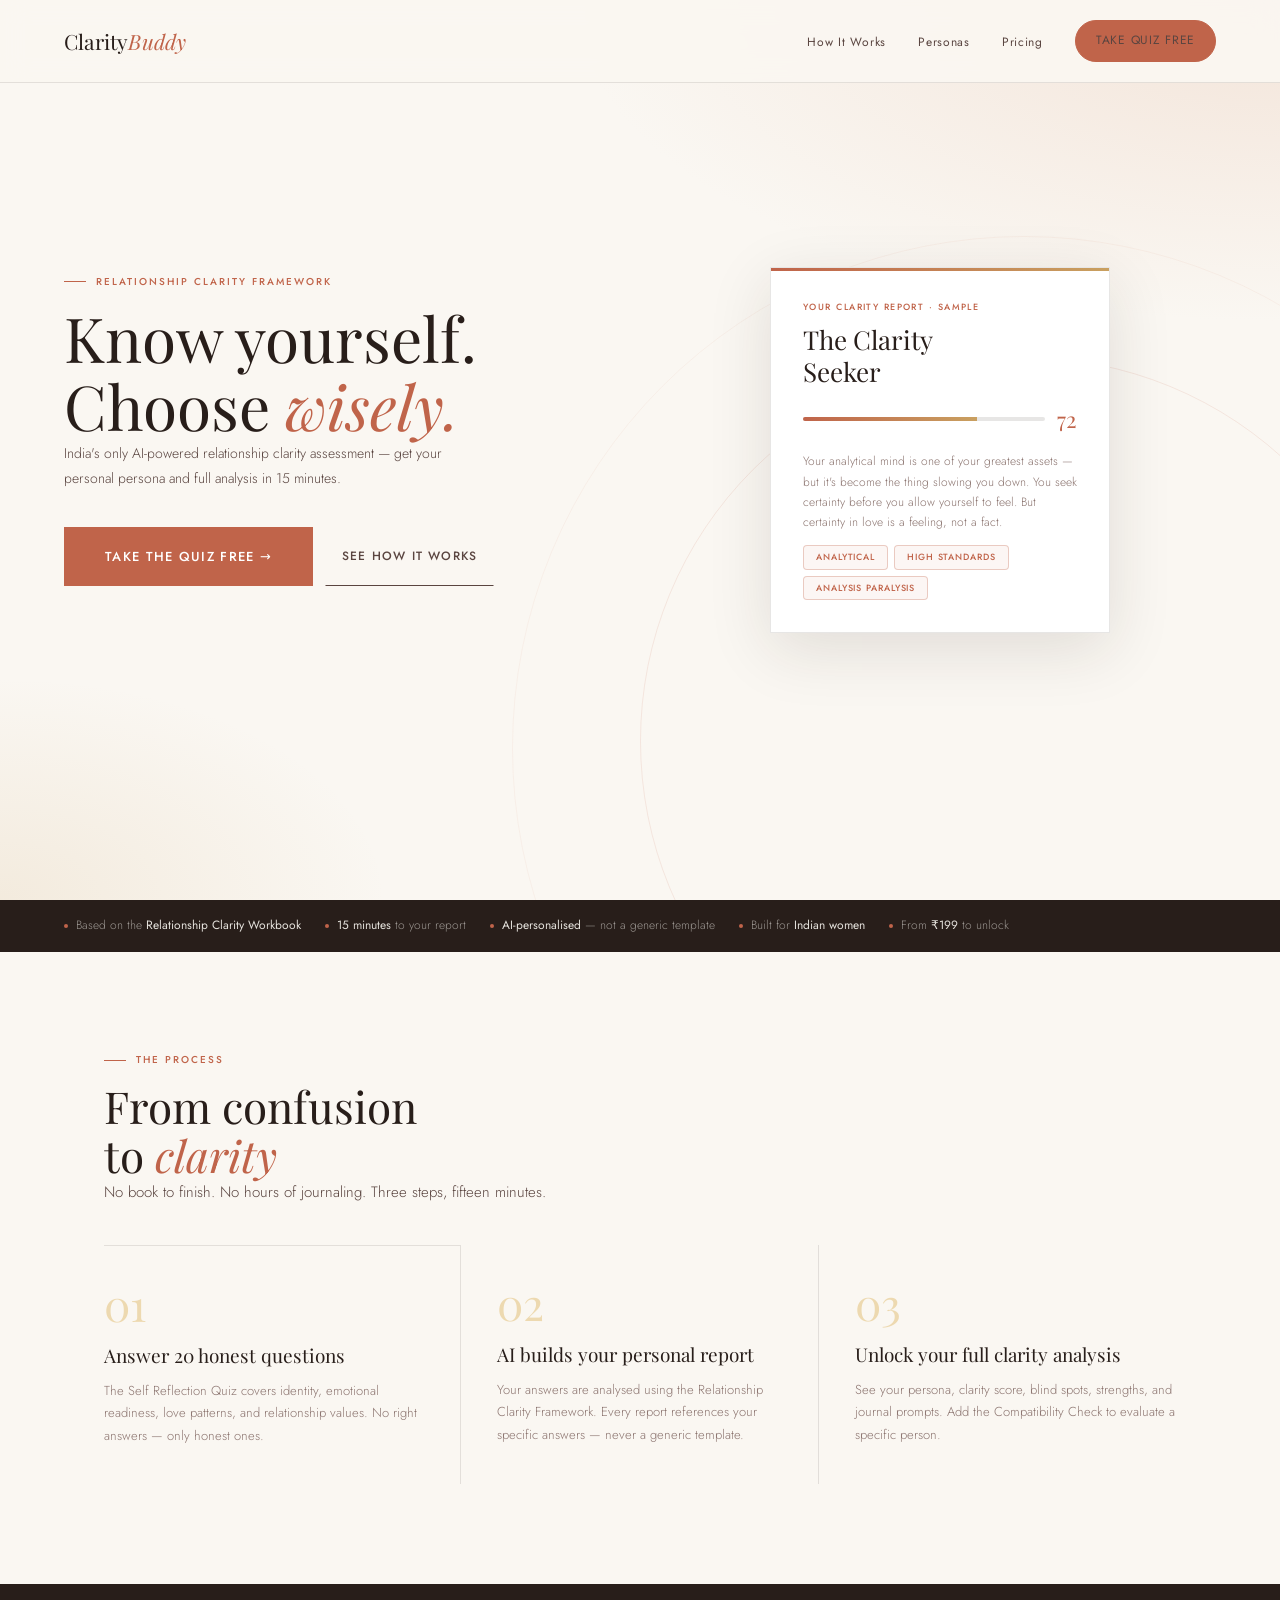
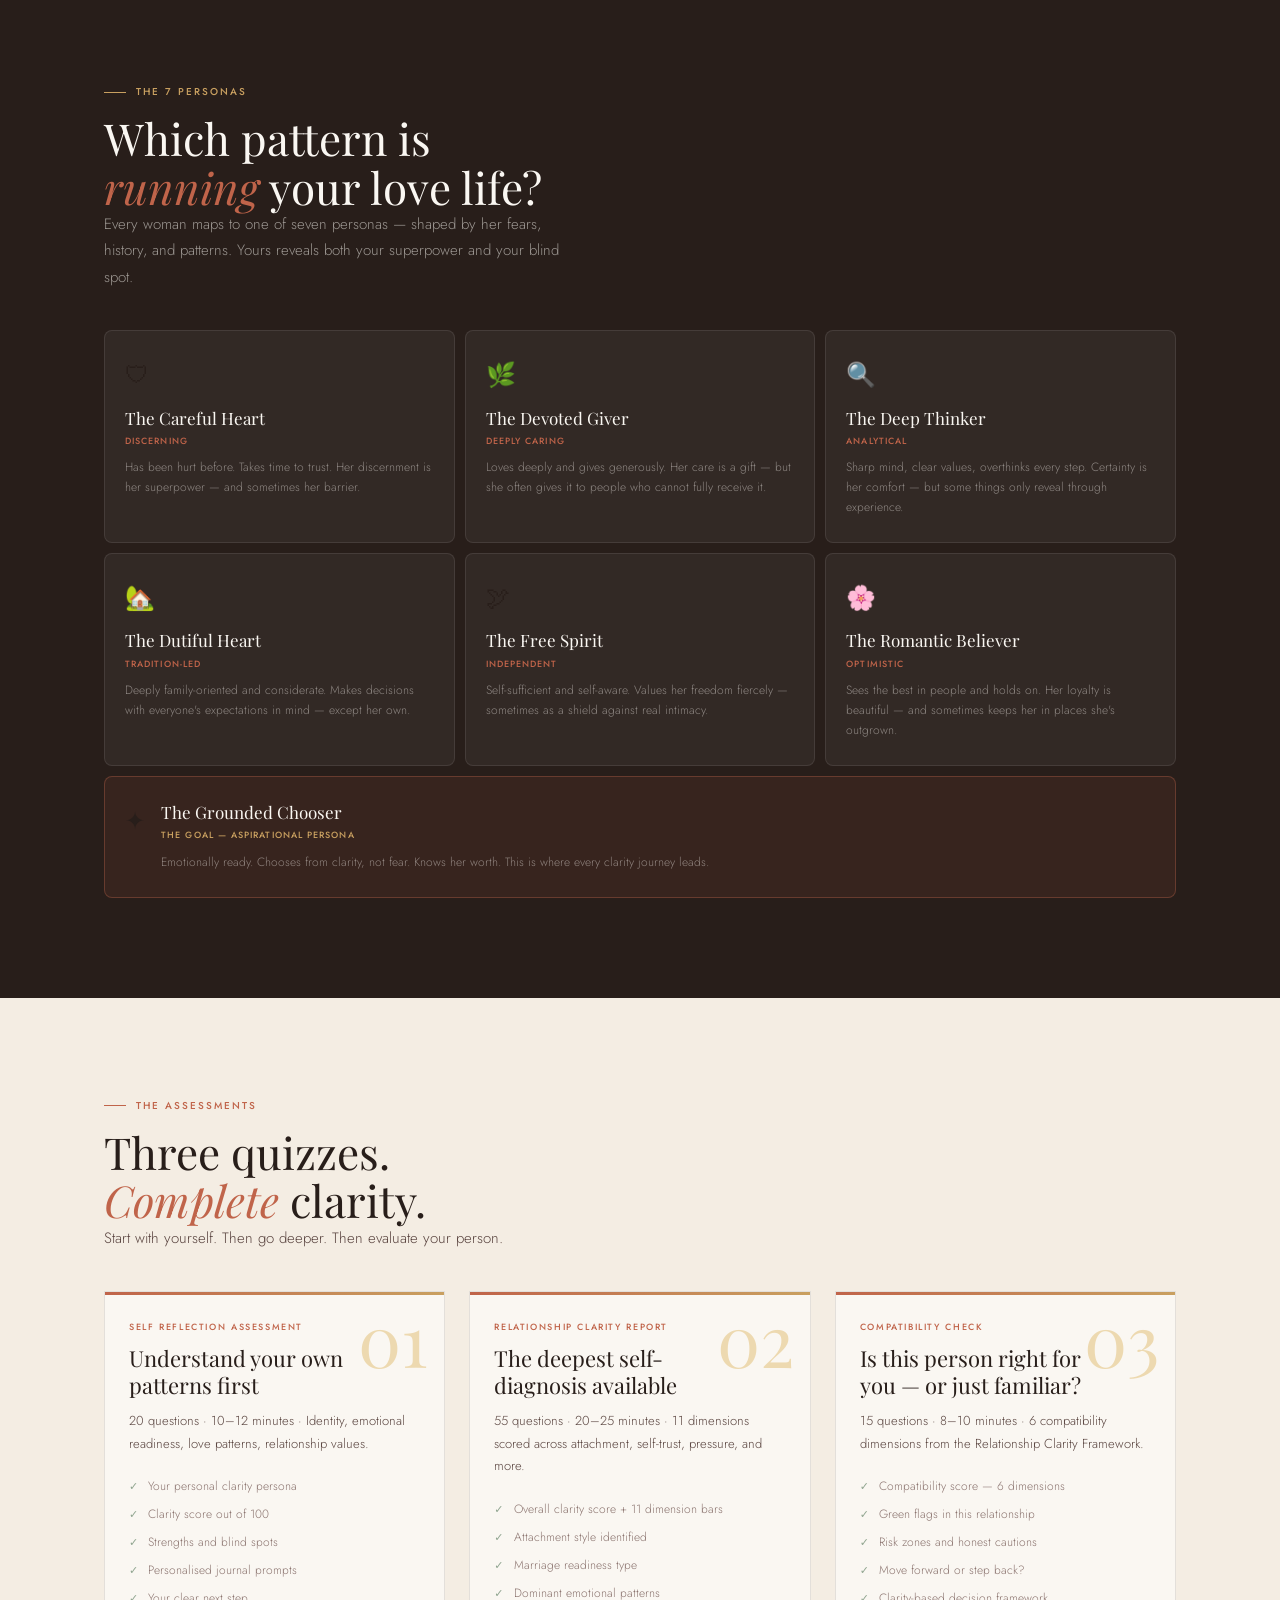
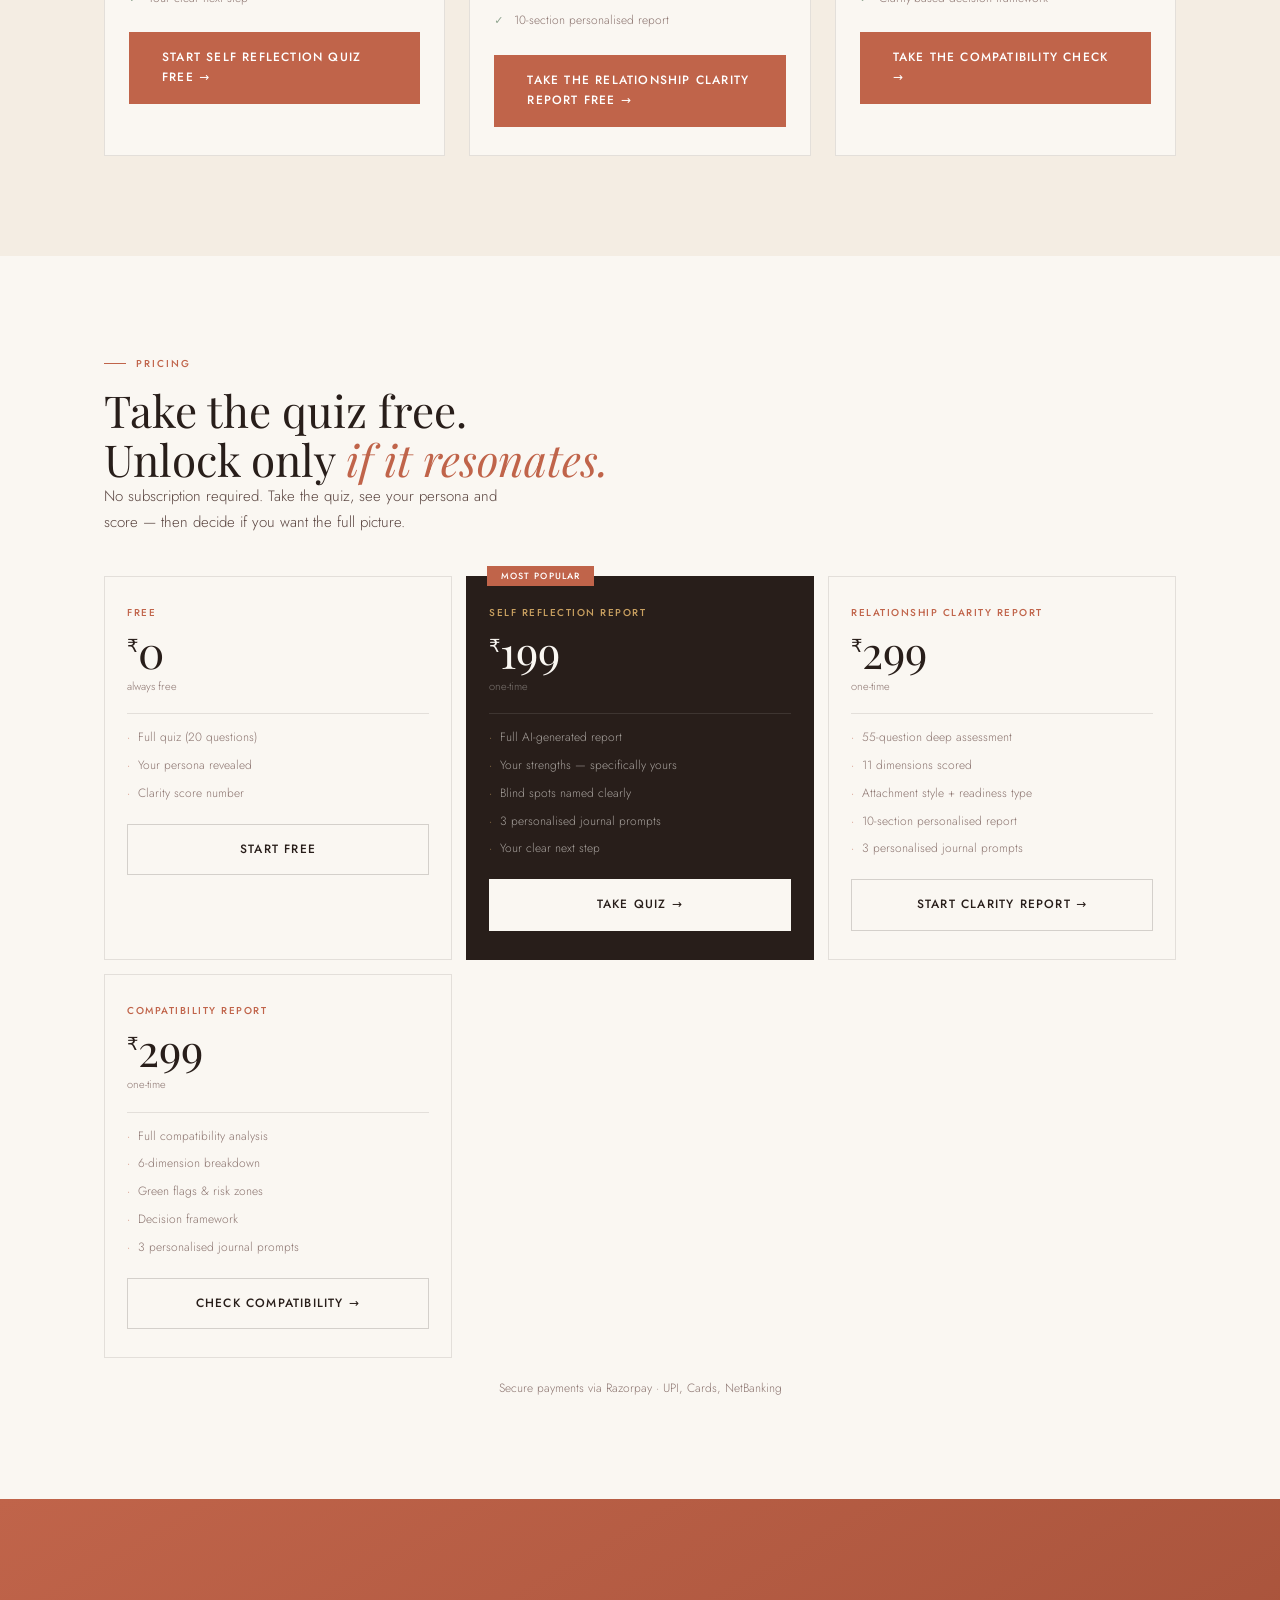
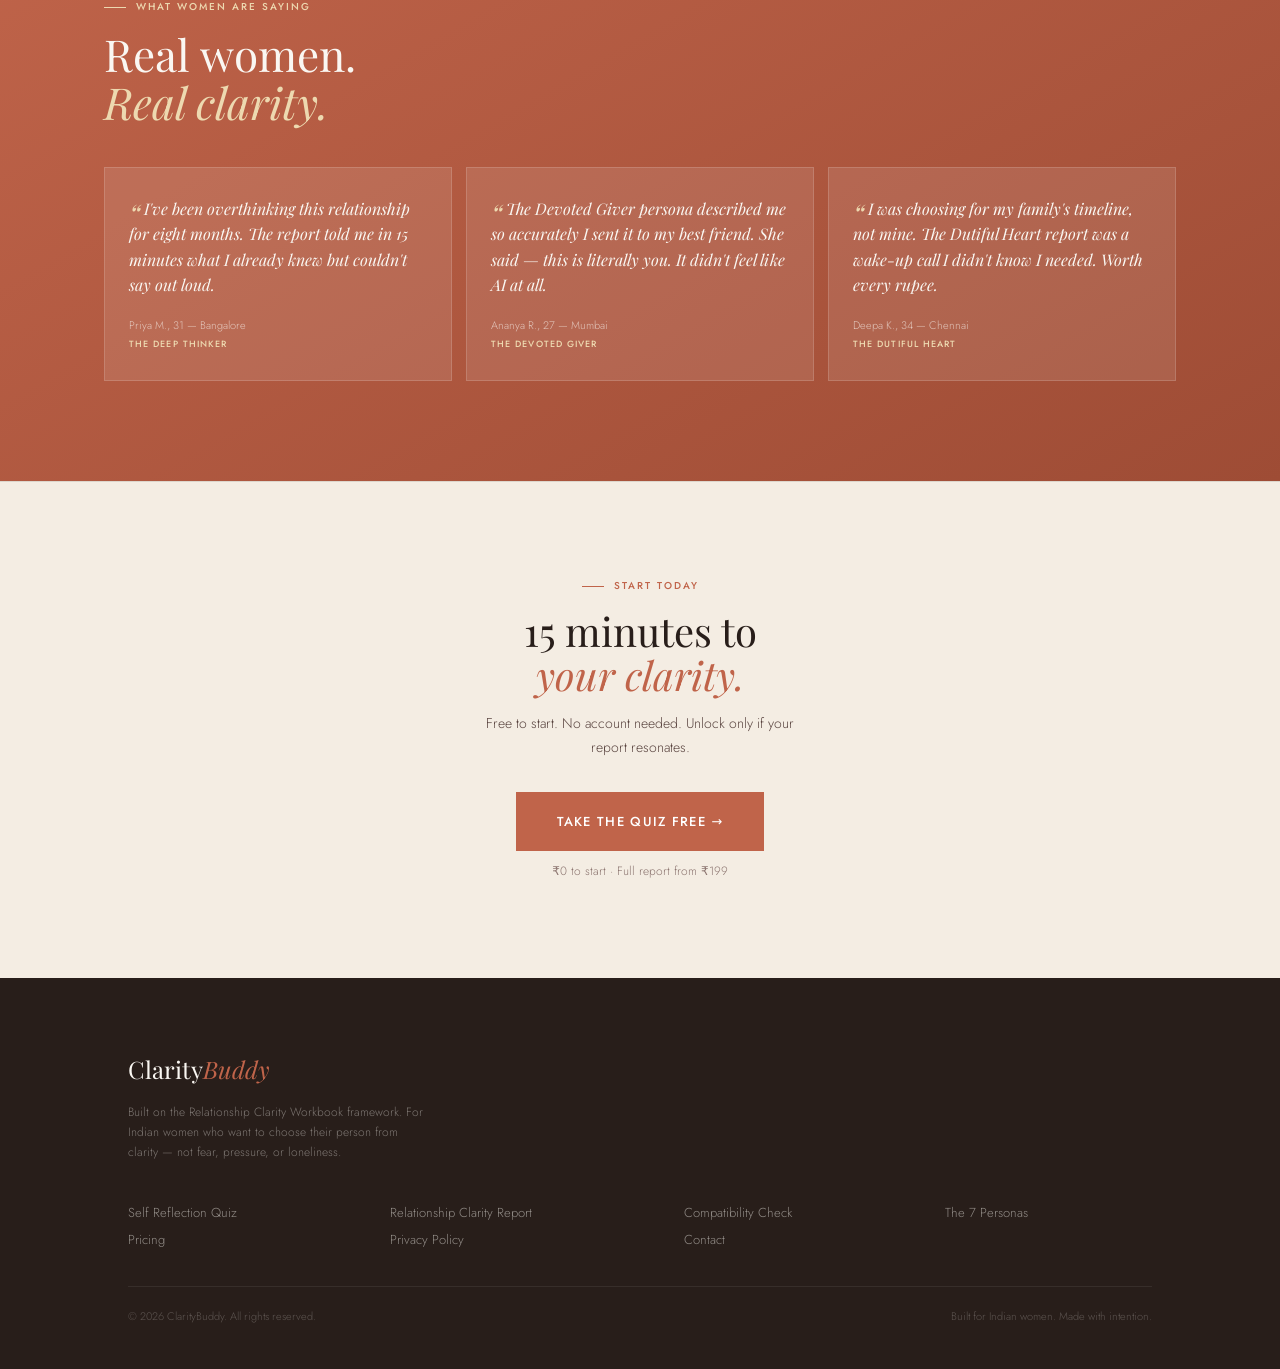
==== commit 6259b423: "feat: add Quiz 3 — Relationship Clarity Report (55 questions, 11 dimensions) - frontend/js/quiz3.js:" ====
--- a/frontend/index.html
+++ b/frontend/index.html
@@ -167,7 +167,7 @@
       display: flex; flex-direction: column; gap: 16px;
     }
     @media(min-width:1024px) {
-      .quiz-grid { display: grid; grid-template-columns: 1fr 1fr; gap: 24px; }
+      .quiz-grid { display: grid; grid-template-columns: 1fr 1fr 1fr; gap: 24px; }
     }
 
     .qcard {
@@ -402,12 +402,12 @@
   </div>
 </section>
 
-<!-- ── THE TWO QUIZZES ── -->
+<!-- ── THE THREE QUIZZES ── -->
 <section class="section bg-warm">
   <div class="container">
     <div class="eyebrow">The Assessments</div>
-    <h2>Two quizzes.<br><em>Complete</em> clarity.</h2>
-    <p style="margin-bottom:40px;">Start with yourself. Then evaluate your person.</p>
+    <h2>Three quizzes.<br><em>Complete</em> clarity.</h2>
+    <p style="margin-bottom:40px;">Start with yourself. Then go deeper. Then evaluate your person.</p>
     <div class="quiz-grid">
       <div class="qcard">
         <div class="qcard__num">01</div>
@@ -425,6 +425,20 @@
       </div>
       <div class="qcard">
         <div class="qcard__num">02</div>
+        <div class="qcard__label">Relationship Clarity Report</div>
+        <h3 class="qcard__title">The deepest self-diagnosis available</h3>
+        <p class="qcard__desc">55 questions · 20–25 minutes · 11 dimensions scored across attachment, self-trust, pressure, and more.</p>
+        <div class="qcard__outs">
+          <div class="qcard__out">Overall clarity score + 11 dimension bars</div>
+          <div class="qcard__out">Attachment style identified</div>
+          <div class="qcard__out">Marriage readiness type</div>
+          <div class="qcard__out">Dominant emotional patterns</div>
+          <div class="qcard__out">10-section personalised report</div>
+        </div>
+        <a href="quiz3.html" class="btn btn--primary btn--full">Take the Relationship Clarity Report Free →</a>
+      </div>
+      <div class="qcard">
+        <div class="qcard__num">03</div>
         <div class="qcard__label">Compatibility Check</div>
         <h3 class="qcard__title">Is this person right for you — or just familiar?</h3>
         <p class="qcard__desc">15 questions · 8–10 minutes · 6 compatibility dimensions from the Relationship Clarity Framework.</p>
@@ -495,6 +509,19 @@
         <a href="quiz.html" class="btn btn--cream btn--full">Take Quiz →</a>
       </div>
       <div class="price-card">
+        <div class="price-card__tier">Relationship Clarity Report</div>
+        <div class="price-card__amount"><sup>₹</sup>299</div>
+        <div class="price-card__period">one-time</div>
+        <div class="price-card__features">
+          <div class="price-card__feature">55-question deep assessment</div>
+          <div class="price-card__feature">11 dimensions scored</div>
+          <div class="price-card__feature">Attachment style + readiness type</div>
+          <div class="price-card__feature">10-section personalised report</div>
+          <div class="price-card__feature">3 personalised journal prompts</div>
+        </div>
+        <a href="quiz3.html" class="btn btn--outline btn--full">Start Clarity Report →</a>
+      </div>
+      <div class="price-card">
         <div class="price-card__tier">Compatibility Report</div>
         <div class="price-card__amount"><sup>₹</sup>299</div>
         <div class="price-card__period">one-time</div>
@@ -555,6 +582,7 @@
     <p class="footer__tagline">Built on the Relationship Clarity Workbook framework. For Indian women who want to choose their person from clarity — not fear, pressure, or loneliness.</p>
     <div class="footer__links">
       <a href="quiz.html">Self Reflection Quiz</a>
+      <a href="quiz3.html">Relationship Clarity Report</a>
       <a href="compatibility.html">Compatibility Check</a>
       <a href="#personas">The 7 Personas</a>
       <a href="#pricing">Pricing</a>
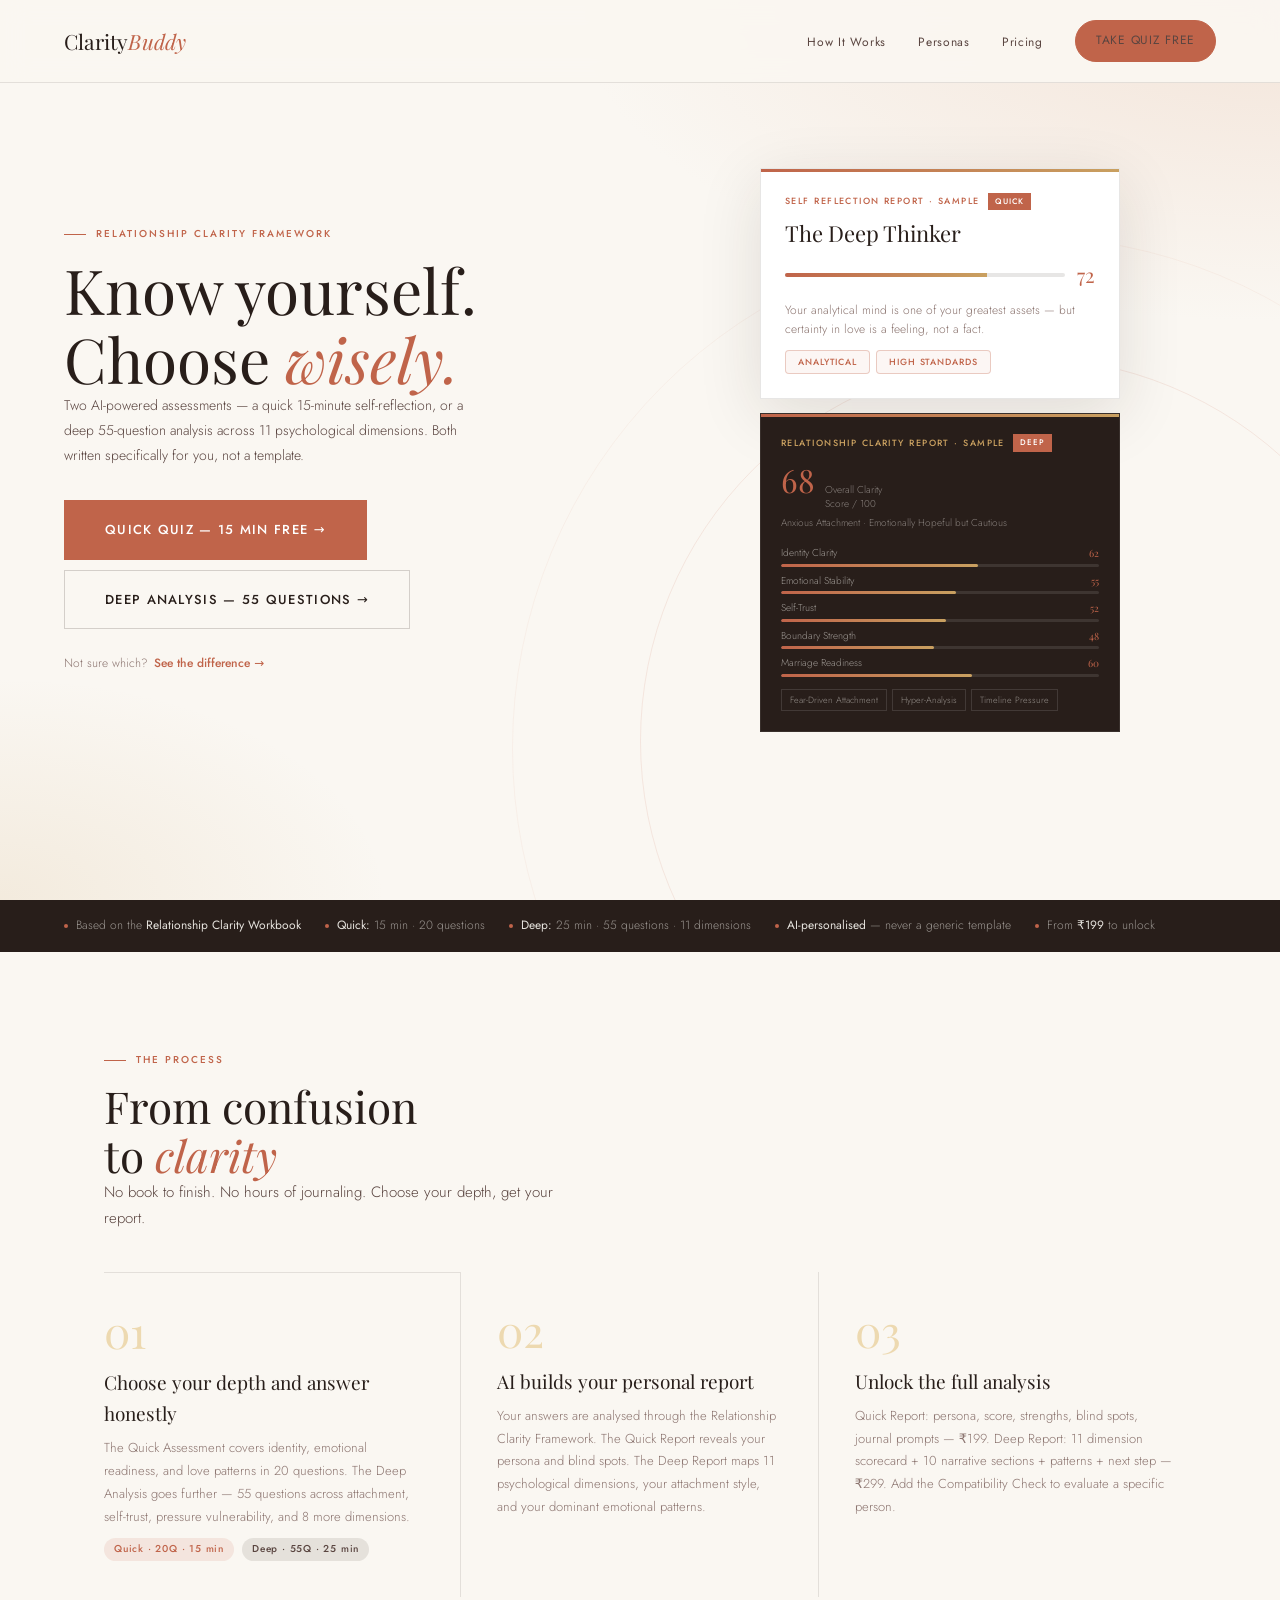
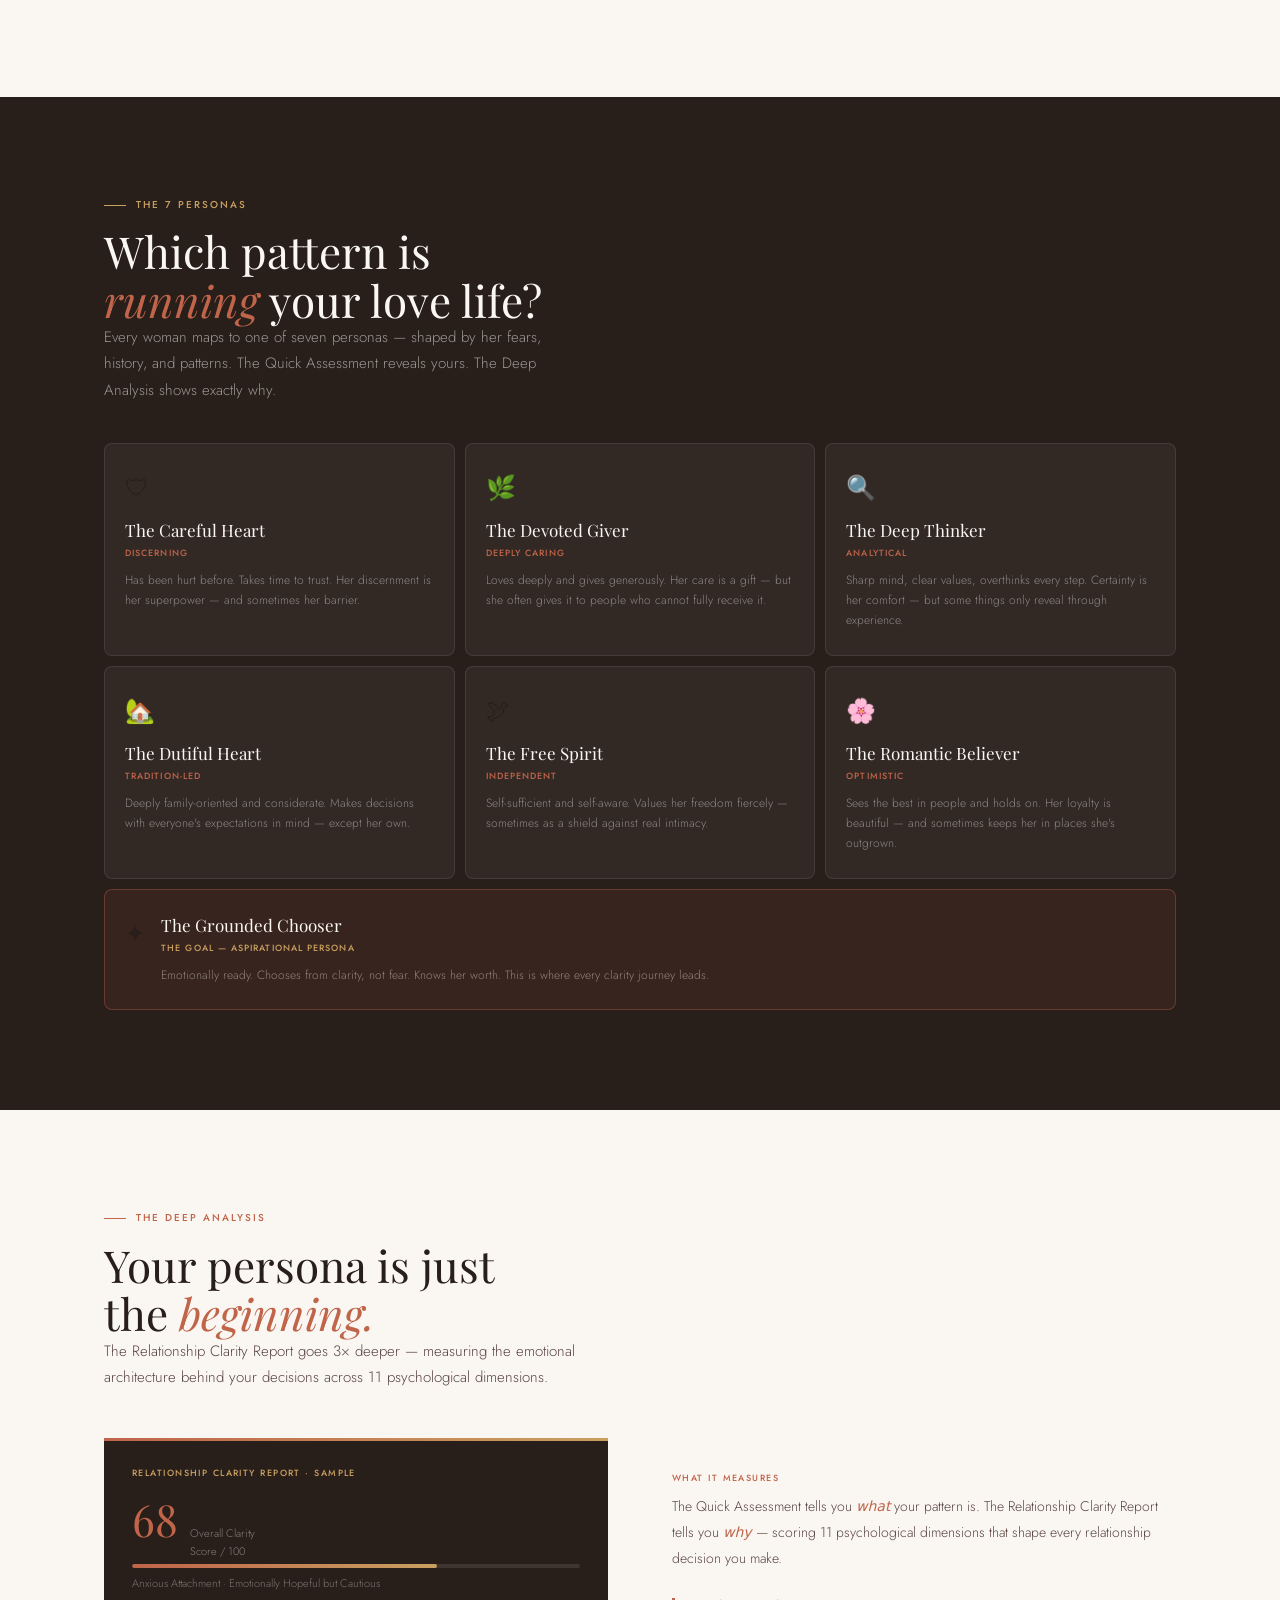
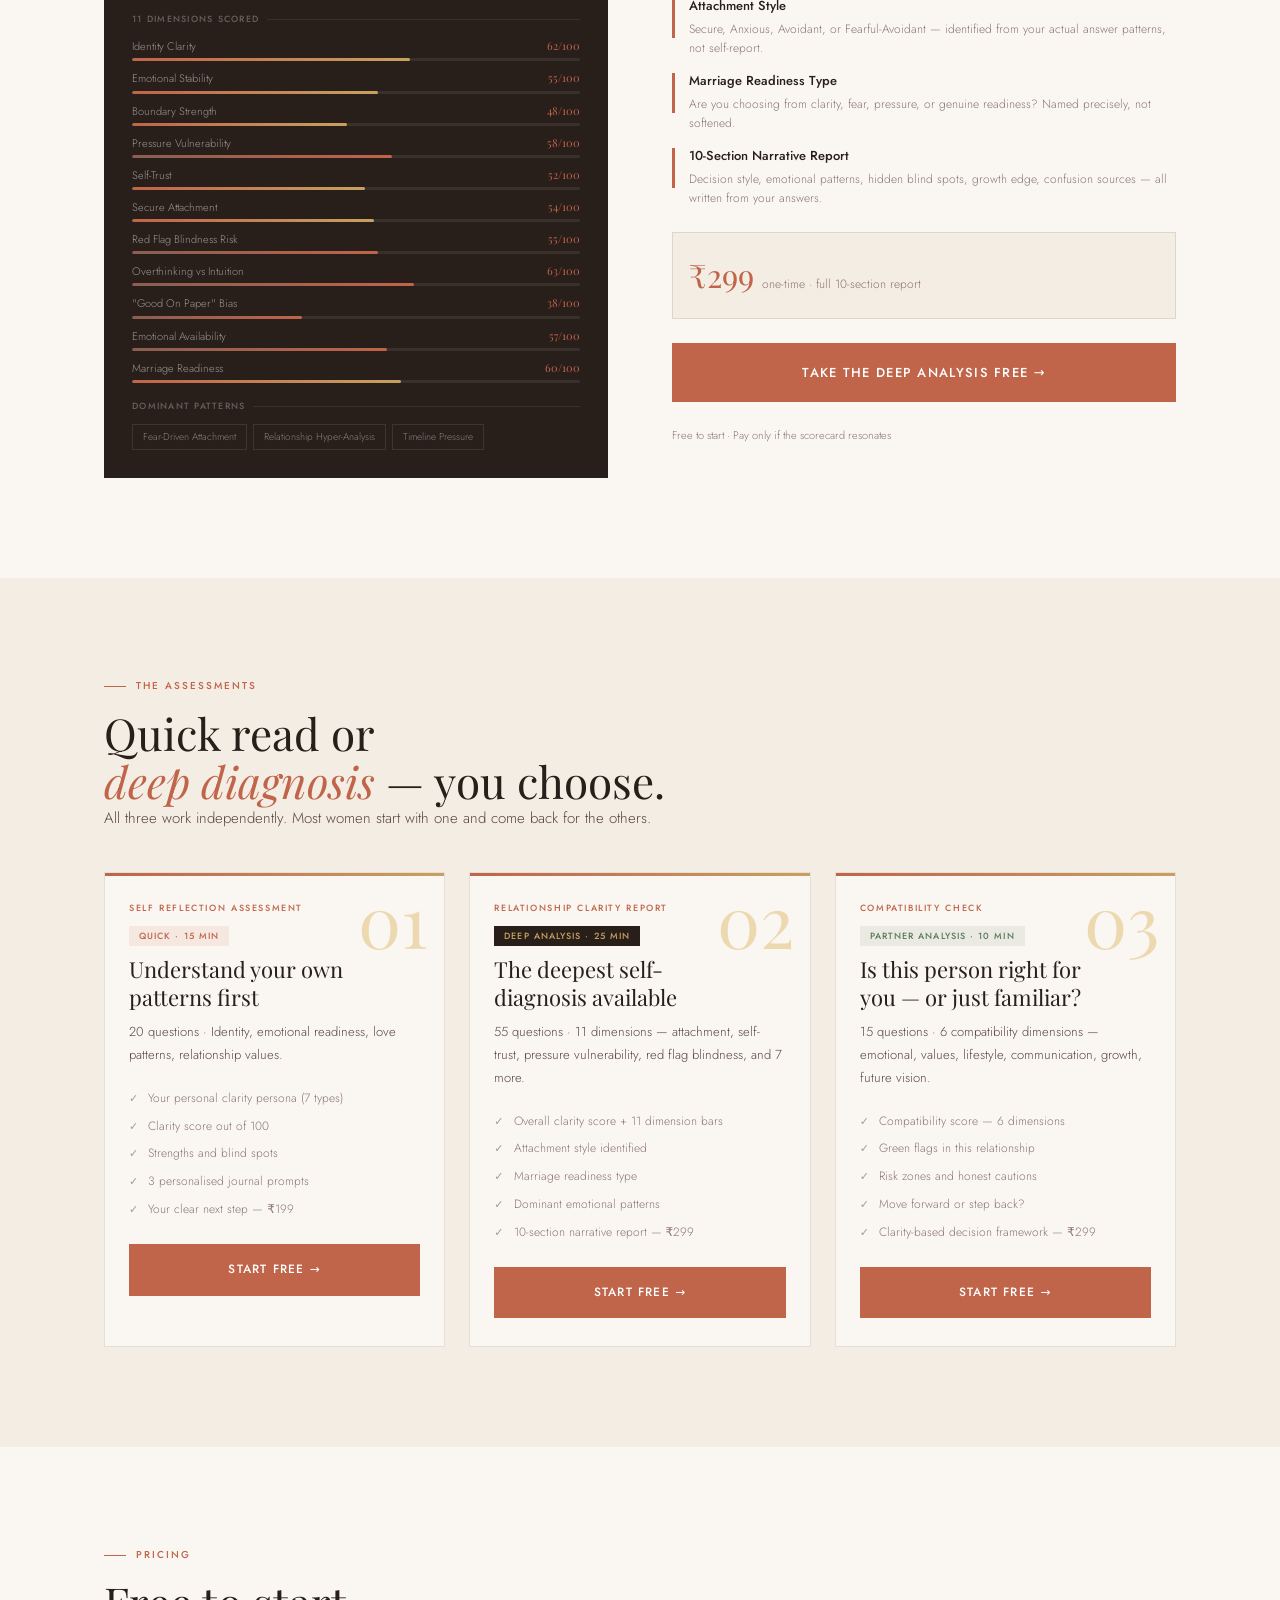
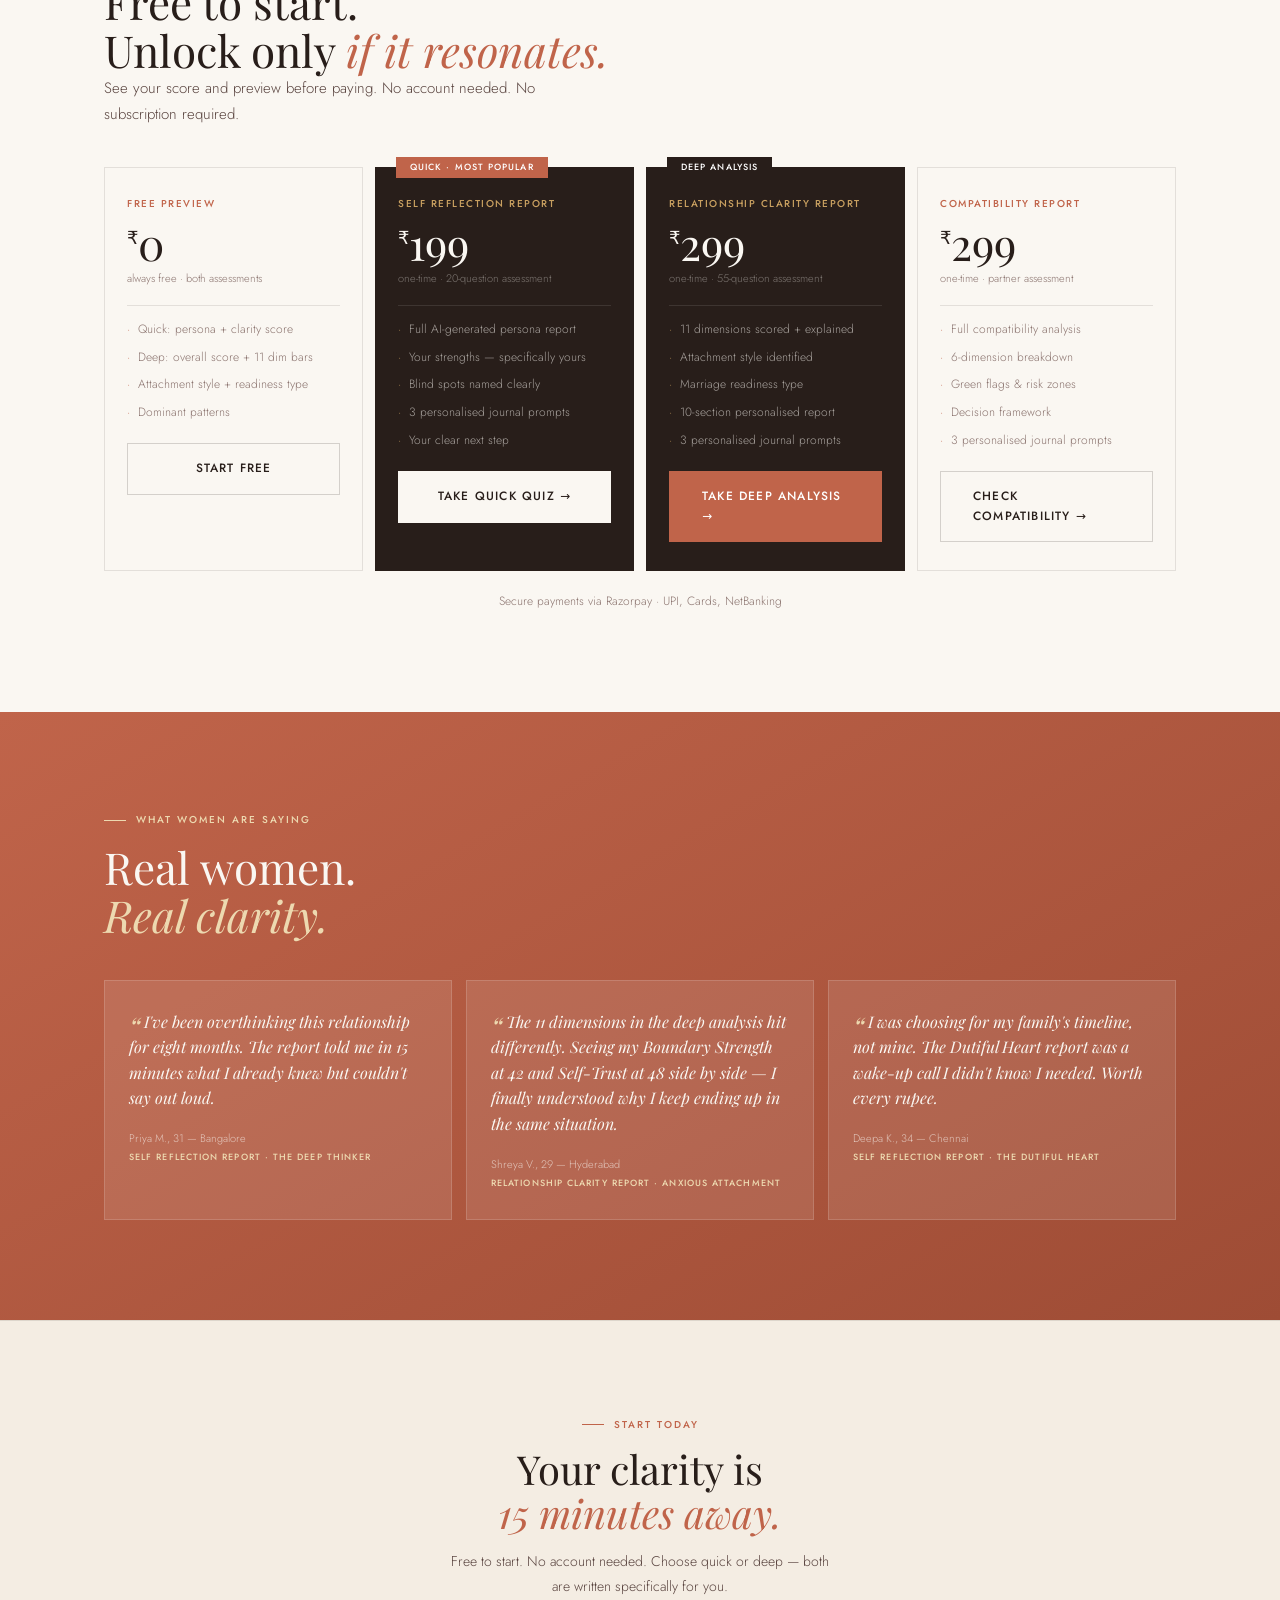
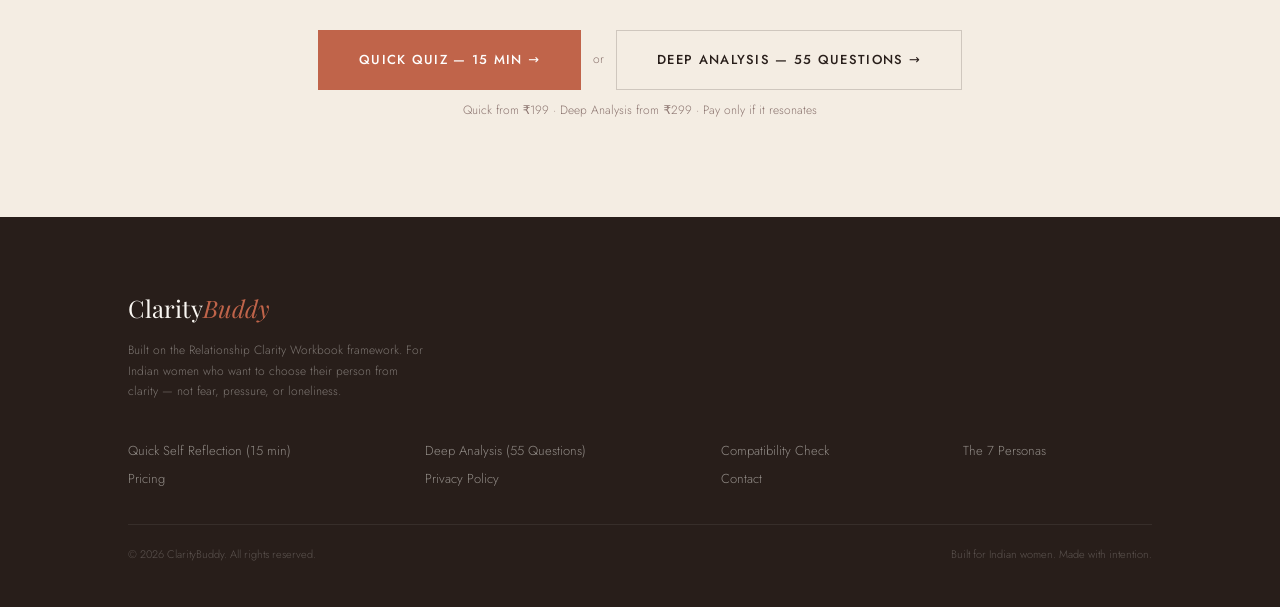
==== commit f81abec5: "Redesign homepage: add Quiz 3 deep analysis showcase and quick/deep differentiation - Hero: dual CTA" ====
--- a/frontend/index.html
+++ b/frontend/index.html
@@ -4,7 +4,10 @@
   <meta charset="UTF-8">
   <meta name="viewport" content="width=device-width, initial-scale=1.0">
   <title>ClarityBuddy — Know Yourself. Choose Wisely.</title>
-  <meta name="description" content="India's only AI-powered relationship clarity assessment. Discover your persona, understand your patterns, and choose your person from clarity — not fear.">
+  <meta name="description" content="India's only AI-powered relationship clarity assessment. Quick 15-min self-reflection or deep 55-question analysis — discover your patterns and choose from clarity.">
+  <link rel="preconnect" href="https://fonts.googleapis.com">
+  <link rel="preconnect" href="https://fonts.gstatic.com" crossorigin>
+  <link href="https://fonts.googleapis.com/css2?family=Playfair+Display:ital,wght@0,400;0,500;1,400&family=Jost:wght@300;400;500&display=swap" rel="stylesheet">
   <link rel="stylesheet" href="css/main.css">
   <style>
 
@@ -52,16 +55,27 @@
     .hero__content { position: relative; z-index: 1; }
     .hero__sub {
       font-size: 14px; line-height: 1.8; color: var(--ink-mid);
-      margin-bottom: 36px; max-width: 380px;
+      margin-bottom: 32px; max-width: 400px;
     }
     .hero__btns {
-      display: flex; flex-direction: column; gap: 12px; margin-bottom: 40px;
-    }
-    @media(min-width:640px) {
-      .hero__btns { flex-direction: row; }
-    }
-
-    /* Sample result card */
+      display: flex; flex-direction: column; gap: 10px; margin-bottom: 24px;
+    }
+    @media(min-width:640px) { .hero__btns { flex-direction: row; flex-wrap: wrap; } }
+
+    .hero__depth-link {
+      font-size: 12px; color: var(--ink-soft); display: flex; align-items: center; gap: 6px;
+    }
+    .hero__depth-link a { color: var(--terra); text-decoration: none; font-weight: 500; }
+    .hero__depth-link a:hover { text-decoration: underline; }
+
+    /* Hero cards stack */
+    .hero__cards {
+      display: flex; flex-direction: column; gap: 14px;
+      position: relative; z-index: 1;
+    }
+    @media(min-width:1024px) { .hero__cards { max-width: 360px; margin: auto; } }
+
+    /* Sample result card — Quiz 1 */
     .result-card {
       background: #fff;
       border: 1px solid var(--border);
@@ -69,28 +83,55 @@
       box-shadow: var(--shadow-lg);
       position: relative;
       animation: floatCard 6s ease-in-out infinite;
-      z-index: 1;
     }
     .result-card::before {
       content: '';
       position: absolute; top: 0; left: 0; right: 0; height: 3px;
       background: linear-gradient(90deg, var(--terra), var(--gold));
     }
-    @media(min-width:1024px) {
-      .result-card { max-width: 340px; padding: 32px; margin: auto; }
-    }
     @keyframes floatCard {
       0%,100% { transform: translateY(0); }
-      50%      { transform: translateY(-8px); }
-    }
-    .rc__label { font-size: 9px; font-weight: 500; letter-spacing: 0.16em; text-transform: uppercase; color: var(--terra); margin-bottom: 10px; }
-    .rc__name  { font-family: var(--font-serif); font-size: 26px; line-height: 1.2; margin-bottom: 14px; }
-    .rc__score-row { display: flex; align-items: center; gap: 12px; margin-bottom: 14px; }
+      50%      { transform: translateY(-6px); }
+    }
+    .rc__label { font-size: 9px; font-weight: 500; letter-spacing: 0.16em; text-transform: uppercase; color: var(--terra); margin-bottom: 10px; display: flex; align-items: center; gap: 8px; }
+    .rc__badge { background: var(--terra); color: #fff; font-size: 8px; padding: 2px 7px; letter-spacing: 0.12em; }
+    .rc__name  { font-family: var(--font-serif); font-size: 22px; line-height: 1.2; margin-bottom: 12px; }
+    .rc__score-row { display: flex; align-items: center; gap: 12px; margin-bottom: 10px; }
     .rc__bar   { flex: 1; height: 4px; background: var(--border); border-radius: 2px; overflow: hidden; }
     .rc__fill  { height: 100%; width: 72%; background: linear-gradient(90deg,var(--terra),var(--gold)); }
-    .rc__num   { font-family: var(--font-serif); font-size: 22px; color: var(--terra); }
-    .rc__desc  { font-size: 12px; line-height: 1.7; color: var(--ink-soft); }
-    .rc__tags  { display: flex; gap: 6px; flex-wrap: wrap; margin-top: 12px; }
+    .rc__num   { font-family: var(--font-serif); font-size: 20px; color: var(--terra); }
+    .rc__desc  { font-size: 12px; line-height: 1.6; color: var(--ink-soft); }
+    .rc__tags  { display: flex; gap: 6px; flex-wrap: wrap; margin-top: 10px; }
+
+    /* Sample dimension card — Quiz 3 */
+    .dim-card {
+      background: var(--ink);
+      border: 1px solid rgba(255,255,255,0.08);
+      padding: 20px;
+      position: relative;
+      animation: floatCard 6s ease-in-out infinite;
+      animation-delay: 1.5s;
+    }
+    .dim-card::before {
+      content: '';
+      position: absolute; top: 0; left: 0; right: 0; height: 3px;
+      background: linear-gradient(90deg, var(--terra), var(--gold));
+    }
+    .dc__label { font-size: 9px; font-weight: 500; letter-spacing: 0.16em; text-transform: uppercase; color: var(--gold); margin-bottom: 12px; display: flex; align-items: center; gap: 8px; }
+    .dc__badge { background: var(--terra); color: #fff; font-size: 8px; padding: 2px 7px; letter-spacing: 0.12em; }
+    .dc__score-row { display: flex; align-items: baseline; gap: 10px; margin-bottom: 4px; }
+    .dc__score-num { font-family: var(--font-serif); font-size: 32px; color: var(--terra); line-height: 1; }
+    .dc__score-sub { font-size: 10px; color: rgba(250,247,242,0.45); line-height: 1.4; }
+    .dc__meta { font-size: 10px; color: rgba(250,247,242,0.45); margin-bottom: 14px; }
+    .dc__dims { display: flex; flex-direction: column; gap: 6px; }
+    .dc__dim { }
+    .dc__dim-header { display: flex; justify-content: space-between; margin-bottom: 2px; }
+    .dc__dim-name  { font-size: 10px; color: rgba(250,247,242,0.55); }
+    .dc__dim-score { font-size: 10px; color: var(--terra); font-family: var(--font-serif); }
+    .dc__dim-bar   { height: 3px; background: rgba(255,255,255,0.1); border-radius: 2px; overflow: hidden; }
+    .dc__dim-fill  { height: 100%; background: linear-gradient(90deg, var(--terra), var(--gold)); border-radius: 2px; }
+    .dc__patterns  { margin-top: 12px; display: flex; flex-wrap: wrap; gap: 5px; }
+    .dc__pattern   { font-size: 9px; color: rgba(250,247,242,0.5); border: 1px solid rgba(255,255,255,0.12); padding: 3px 8px; }
 
     /* ── TRUST STRIP ── */
     .trust-strip {
@@ -101,80 +142,88 @@
       gap: 10px;
     }
     @media(min-width:640px) {
-      .trust-strip {
-        flex-direction: row;
-        flex-wrap: wrap;
-        gap: 6px 24px;
-        padding: 16px 40px;
-        align-items: center;
-      }
+      .trust-strip { flex-direction: row; flex-wrap: wrap; gap: 6px 24px; padding: 16px 40px; align-items: center; }
     }
     @media(min-width:1024px) { .trust-strip { padding: 16px 64px; } }
 
-    .trust-item {
-      display: flex; align-items: center; gap: 8px;
-      font-size: 12px; color: rgba(250,247,242,0.55);
-    }
+    .trust-item { display: flex; align-items: center; gap: 8px; font-size: 12px; color: rgba(250,247,242,0.55); }
     .trust-item strong { color: rgba(250,247,242,0.9); font-weight: 400; }
     .trust-dot { width: 4px; height: 4px; border-radius: 50%; background: var(--terra); flex-shrink: 0; }
 
     /* ── HOW IT WORKS ── */
-    .steps {
-      display: flex; flex-direction: column; gap: 0;
-    }
-    @media(min-width:1024px) {
-      .steps { display: grid; grid-template-columns: repeat(3,1fr); }
-    }
-    .step {
-      display: flex; gap: 20px;
-      padding: 28px 0; border-bottom: 1px solid var(--border);
-    }
+    .steps { display: flex; flex-direction: column; gap: 0; }
+    @media(min-width:1024px) { .steps { display: grid; grid-template-columns: repeat(3,1fr); } }
+    .step { display: flex; gap: 20px; padding: 28px 0; border-bottom: 1px solid var(--border); }
     .step:first-child { border-top: 1px solid var(--border); }
     @media(min-width:1024px) {
-      .step {
-        flex-direction: column;
-        border-bottom: none;
-        border-right: 1px solid var(--border);
-        padding: 36px 36px 36px 0;
-        gap: 0;
-      }
+      .step { flex-direction: column; border-bottom: none; border-right: 1px solid var(--border); padding: 36px 36px 36px 0; gap: 0; }
       .step:last-child { border-right: none; padding-right: 0; padding-left: 36px; }
       .step:nth-child(2) { padding: 36px; }
     }
-    .step__num {
-      font-family: var(--font-serif);
-      font-size: 36px; font-weight: 400; color: var(--gold-pale); flex-shrink: 0;
-      line-height: 1; width: 44px;
-    }
+    .step__num { font-family: var(--font-serif); font-size: 36px; font-weight: 400; color: var(--gold-pale); flex-shrink: 0; line-height: 1; width: 44px; }
     @media(min-width:1024px) { .step__num { font-size: 44px; margin-bottom: 14px; width: auto; } }
     .step__title { font-family: var(--font-serif); font-size: 19px; margin-bottom: 8px; }
     .step__body  { font-size: 13px; line-height: 1.75; color: var(--ink-soft); }
+    .step__depth-note { display: inline-flex; gap: 8px; margin-top: 10px; flex-wrap: wrap; }
+    .depth-pill {
+      font-size: 10px; font-weight: 500; letter-spacing: 0.08em; padding: 3px 10px;
+      border-radius: 20px;
+    }
+    .depth-pill--quick { background: rgba(192,100,74,0.12); color: var(--terra); }
+    .depth-pill--deep  { background: rgba(40,30,26,0.1);    color: var(--ink-mid); }
 
     /* ── PERSONAS ── */
-    .arch-grid {
-      display: grid; grid-template-columns: 1fr 1fr; gap: 10px;
-    }
+    .arch-grid { display: grid; grid-template-columns: 1fr 1fr; gap: 10px; }
     @media(min-width:1024px) { .arch-grid { grid-template-columns: repeat(3,1fr); } }
-
-    .arch-goal {
-      grid-column: 1 / -1;
-      display: flex; gap: 16px; align-items: flex-start;
-    }
-    @media(min-width:1024px) { .arch-goal { grid-column: 1 / -1; display: flex; } }
+    .arch-goal { grid-column: 1 / -1; display: flex; gap: 16px; align-items: flex-start; }
+
+    /* ── DEEP ANALYSIS SHOWCASE ── */
+    .deep-showcase {
+      display: grid; grid-template-columns: 1fr; gap: 40px;
+    }
+    @media(min-width:1024px) {
+      .deep-showcase { grid-template-columns: 1fr 1fr; align-items: center; gap: 64px; }
+    }
+
+    .showcase-preview {
+      background: var(--ink);
+      padding: 28px;
+      position: relative;
+    }
+    .showcase-preview::before {
+      content: '';
+      position: absolute; top: 0; left: 0; right: 0; height: 3px;
+      background: linear-gradient(90deg, var(--terra), var(--gold));
+    }
+    .sp__eyebrow { font-size: 9px; font-weight: 500; letter-spacing: 0.16em; text-transform: uppercase; color: var(--gold); margin-bottom: 16px; }
+    .sp__score-row { display: flex; align-items: baseline; gap: 12px; margin-bottom: 4px; }
+    .sp__score    { font-family: var(--font-serif); font-size: 44px; color: var(--terra); line-height: 1; }
+    .sp__score-lbl { font-size: 11px; color: rgba(250,247,242,0.45); }
+    .sp__bar { height: 4px; background: rgba(255,255,255,0.1); border-radius: 2px; margin-bottom: 6px; overflow: hidden; }
+    .sp__bar-fill { height: 100%; background: linear-gradient(90deg, var(--terra), var(--gold)); border-radius: 2px; }
+    .sp__meta { font-size: 11px; color: rgba(250,247,242,0.4); margin-bottom: 20px; }
+    .sp__dim-label { font-size: 9px; font-weight: 500; letter-spacing: 0.14em; text-transform: uppercase; color: rgba(250,247,242,0.3); margin-bottom: 10px; display: flex; align-items: center; gap: 8px; }
+    .sp__dim-label::after { content: ''; flex: 1; height: 1px; background: rgba(255,255,255,0.08); }
+    .sp__dims { display: flex; flex-direction: column; gap: 8px; margin-bottom: 16px; }
+    .sp__dim { }
+    .sp__dim-header { display: flex; justify-content: space-between; margin-bottom: 3px; }
+    .sp__dim-name  { font-size: 11px; color: rgba(250,247,242,0.55); }
+    .sp__dim-val   { font-size: 11px; color: var(--terra); font-family: var(--font-serif); }
+    .sp__dim-bar   { height: 3px; background: rgba(255,255,255,0.08); border-radius: 2px; overflow: hidden; }
+    .sp__dim-fill  { height: 100%; border-radius: 2px; }
+    .sp__dim-fill--strong { background: linear-gradient(90deg, var(--terra), var(--gold)); }
+    .sp__dim-fill--risk   { background: linear-gradient(90deg, #8B5E52, #C0644A); }
+    .sp__patterns { display: flex; flex-wrap: wrap; gap: 6px; }
+    .sp__pattern  { font-size: 10px; color: rgba(250,247,242,0.45); border: 1px solid rgba(255,255,255,0.1); padding: 4px 10px; }
 
     /* ── QUIZZES ── */
-    .quiz-grid {
-      display: flex; flex-direction: column; gap: 16px;
-    }
+    .quiz-grid { display: flex; flex-direction: column; gap: 16px; }
     @media(min-width:1024px) {
       .quiz-grid { display: grid; grid-template-columns: 1fr 1fr 1fr; gap: 24px; }
     }
-
     .qcard {
-      background: var(--cream);
-      border: 1px solid var(--border);
-      padding: 28px 24px;
-      position: relative; overflow: hidden;
+      background: var(--cream); border: 1px solid var(--border);
+      padding: 28px 24px; position: relative; overflow: hidden;
       transition: box-shadow var(--transition), transform var(--transition);
     }
     .qcard:hover { box-shadow: var(--shadow-md); transform: translateY(-2px); }
@@ -186,11 +235,15 @@
       font-family: var(--font-serif); font-size: 72px; font-weight: 400; line-height: 1;
       color: var(--gold-pale); position: absolute; right: 16px; top: 10px; pointer-events: none;
     }
-    @media(max-width:639px) {
-      .qcard__num { font-size: 44px; top: 14px; }
-      .qcard__title { max-width: 200px; }
-    }
-    .qcard__label { font-size: 9px; font-weight: 500; letter-spacing: 0.18em; text-transform: uppercase; color: var(--terra); margin-bottom: 10px; }
+    @media(max-width:639px) { .qcard__num { font-size: 44px; top: 14px; } .qcard__title { max-width: 200px; } }
+    .qcard__label { font-size: 9px; font-weight: 500; letter-spacing: 0.18em; text-transform: uppercase; color: var(--terra); margin-bottom: 6px; }
+    .qcard__depth {
+      display: inline-block; font-size: 9px; font-weight: 500; letter-spacing: 0.12em;
+      text-transform: uppercase; padding: 3px 10px; margin-bottom: 10px;
+    }
+    .qcard__depth--quick { background: rgba(192,100,74,0.1); color: var(--terra); }
+    .qcard__depth--deep  { background: var(--ink); color: var(--gold); }
+    .qcard__depth--partner { background: rgba(143,164,143,0.15); color: #5a7a5a; }
     .qcard__title { font-family: var(--font-serif); font-size: 22px; line-height: 1.25; margin-bottom: 10px; max-width: 260px; }
     .qcard__desc  { font-size: 13px; line-height: 1.75; color: var(--ink-mid); margin-bottom: 22px; }
     .qcard__outs  { display: flex; flex-direction: column; gap: 8px; margin-bottom: 24px; }
@@ -198,54 +251,12 @@
     .qcard__out::before { content: '✓'; color: var(--sage); flex-shrink: 0; font-size: 11px; }
 
     /* ── PRICING ── */
-    .pricing-grid {
-      display: flex; flex-direction: column; gap: 12px;
-    }
-    @media(min-width:1024px) {
-      .pricing-grid { display: grid; grid-template-columns: repeat(3,1fr); gap: 14px; }
-    }
+    .pricing-grid { display: flex; flex-direction: column; gap: 12px; }
+    @media(min-width:1024px) { .pricing-grid { display: grid; grid-template-columns: repeat(4,1fr); gap: 12px; } }
 
     /* ── TESTIMONIALS ── */
-    .testi-grid {
-      display: flex; flex-direction: column; gap: 14px;
-    }
-    @media(min-width:1024px) {
-      .testi-grid { display: grid; grid-template-columns: repeat(3,1fr); }
-    }
-
-    /* ── COACH SECTION ── */
-    .coach-chat-demo {
-      background: var(--warm);
-      border: 1px solid var(--border);
-      padding: 24px;
-      margin-top: 32px;
-    }
-    .coach-demo-msg {
-      margin-bottom: 16px; font-size: 13px; line-height: 1.7;
-    }
-    .coach-demo-msg--user {
-      text-align: right; padding-left: 32px;
-    }
-    .coach-demo-msg--user span {
-      background: var(--terra); color: #fff;
-      display: inline-block; padding: 10px 16px;
-      border-radius: 18px 18px 4px 18px;
-    }
-    .coach-demo-msg--coach {
-      padding-right: 32px;
-    }
-    .coach-demo-msg--coach span {
-      background: var(--cream); color: var(--ink);
-      display: inline-block; padding: 12px 16px;
-      border-radius: 4px 18px 18px 18px;
-      border: 1px solid var(--border);
-      font-style: italic; font-family: var(--font-serif); font-size: 14px;
-    }
-    .coach-label {
-      font-size: 9px; font-weight: 500; letter-spacing: 0.14em; text-transform: uppercase;
-      color: var(--ink-soft); margin-bottom: 16px; display: flex; align-items: center; gap: 6px;
-    }
-    .coach-label::before { content: ''; width: 20px; height: 1px; background: var(--ink-soft); }
+    .testi-grid { display: flex; flex-direction: column; gap: 14px; }
+    @media(min-width:1024px) { .testi-grid { display: grid; grid-template-columns: repeat(3,1fr); } }
 
     /* ── CTA BAND ── */
     .cta-band {
@@ -255,8 +266,11 @@
     @media(min-width:640px)  { .cta-band { padding: 80px 40px; } }
     @media(min-width:1024px) { .cta-band { padding: 96px 64px; } }
     .cta-band .section-h2 { font-size: clamp(28px,7vw,40px); margin-bottom: 14px; }
-    .cta-band__sub { font-size: 14px; color: var(--ink-mid); line-height: 1.75; margin-bottom: 32px; max-width: 340px; margin-left: auto; margin-right: auto; }
+    .cta-band__sub { font-size: 14px; color: var(--ink-mid); line-height: 1.75; margin-bottom: 32px; max-width: 380px; margin-left: auto; margin-right: auto; }
     .cta-band__note { font-size: 12px; color: var(--ink-soft); margin-top: 10px; }
+    .cta-band__btns { display: flex; flex-direction: column; gap: 12px; align-items: center; }
+    @media(min-width:640px) { .cta-band__btns { flex-direction: row; justify-content: center; } }
+    .cta-band__divider { font-size: 12px; color: var(--ink-soft); }
 
   </style>
 </head>
@@ -282,36 +296,65 @@
   <div class="hero__content animate-fadeup">
     <div class="eyebrow">Relationship Clarity Framework</div>
     <h1>Know yourself.<br>Choose <em>wisely.</em></h1>
-    <p class="hero__sub">India's only AI-powered relationship clarity assessment — get your personal persona and full analysis in 15 minutes.</p>
+    <p class="hero__sub">Two AI-powered assessments — a quick 15-minute self-reflection, or a deep 55-question analysis across 11 psychological dimensions. Both written specifically for you, not a template.</p>
     <div class="hero__btns">
-      <a href="quiz.html" class="btn btn--primary btn--lg">Take the Quiz Free →</a>
-      <a href="#how-it-works" class="btn btn--ghost">See how it works</a>
-    </div>
-  </div>
-
-  <!-- Sample result card -->
-  <div class="result-card animate-fadeup delay-3">
-    <div class="rc__label">Your Clarity Report · Sample</div>
-    <div class="rc__name">The Clarity<br>Seeker</div>
-    <div class="rc__score-row">
-      <div class="rc__bar"><div class="rc__fill"></div></div>
-      <div class="rc__num">72</div>
-    </div>
-    <p class="rc__desc">Your analytical mind is one of your greatest assets — but it's become the thing slowing you down. You seek certainty before you allow yourself to feel. But certainty in love is a feeling, not a fact.</p>
-    <div class="rc__tags">
-      <span class="tag tag--terra">Analytical</span>
-      <span class="tag tag--terra">High Standards</span>
-      <span class="tag tag--terra">Analysis Paralysis</span>
-    </div>
+      <a href="quiz.html" class="btn btn--primary btn--lg">Quick Quiz — 15 min Free →</a>
+      <a href="quiz3.html" class="btn btn--outline btn--lg">Deep Analysis — 55 Questions →</a>
+    </div>
+    <p class="hero__depth-link">
+      Not sure which? <a href="#choose-depth">See the difference →</a>
+    </p>
+  </div>
+
+  <!-- Sample cards: Quick + Deep side by side -->
+  <div class="hero__cards animate-fadeup delay-3">
+
+    <!-- Quiz 1 quick result -->
+    <div class="result-card">
+      <div class="rc__label">Self Reflection Report · Sample <span class="rc__badge">QUICK</span></div>
+      <div class="rc__name">The Deep Thinker</div>
+      <div class="rc__score-row">
+        <div class="rc__bar"><div class="rc__fill"></div></div>
+        <div class="rc__num">72</div>
+      </div>
+      <p class="rc__desc">Your analytical mind is one of your greatest assets — but certainty in love is a feeling, not a fact.</p>
+      <div class="rc__tags">
+        <span class="tag tag--terra">Analytical</span>
+        <span class="tag tag--terra">High Standards</span>
+      </div>
+    </div>
+
+    <!-- Quiz 3 dimension preview -->
+    <div class="dim-card">
+      <div class="dc__label">Relationship Clarity Report · Sample <span class="dc__badge">DEEP</span></div>
+      <div class="dc__score-row">
+        <div class="dc__score-num">68</div>
+        <div class="dc__score-sub">Overall Clarity<br>Score / 100</div>
+      </div>
+      <div class="dc__meta">Anxious Attachment · Emotionally Hopeful but Cautious</div>
+      <div class="dc__dims">
+        <div class="dc__dim"><div class="dc__dim-header"><span class="dc__dim-name">Identity Clarity</span><span class="dc__dim-score">62</span></div><div class="dc__dim-bar"><div class="dc__dim-fill" style="width:62%"></div></div></div>
+        <div class="dc__dim"><div class="dc__dim-header"><span class="dc__dim-name">Emotional Stability</span><span class="dc__dim-score">55</span></div><div class="dc__dim-bar"><div class="dc__dim-fill" style="width:55%"></div></div></div>
+        <div class="dc__dim"><div class="dc__dim-header"><span class="dc__dim-name">Self-Trust</span><span class="dc__dim-score">52</span></div><div class="dc__dim-bar"><div class="dc__dim-fill" style="width:52%"></div></div></div>
+        <div class="dc__dim"><div class="dc__dim-header"><span class="dc__dim-name">Boundary Strength</span><span class="dc__dim-score">48</span></div><div class="dc__dim-bar"><div class="dc__dim-fill" style="width:48%"></div></div></div>
+        <div class="dc__dim"><div class="dc__dim-header"><span class="dc__dim-name">Marriage Readiness</span><span class="dc__dim-score">60</span></div><div class="dc__dim-bar"><div class="dc__dim-fill" style="width:60%"></div></div></div>
+      </div>
+      <div class="dc__patterns">
+        <div class="dc__pattern">Fear-Driven Attachment</div>
+        <div class="dc__pattern">Hyper-Analysis</div>
+        <div class="dc__pattern">Timeline Pressure</div>
+      </div>
+    </div>
+
   </div>
 </section>
 
 <!-- ── TRUST STRIP ── -->
 <div class="trust-strip">
   <div class="trust-item"><div class="trust-dot"></div><span>Based on the <strong>Relationship Clarity Workbook</strong></span></div>
-  <div class="trust-item"><div class="trust-dot"></div><span><strong>15 minutes</strong> to your report</span></div>
-  <div class="trust-item"><div class="trust-dot"></div><span><strong>AI-personalised</strong> — not a generic template</span></div>
-  <div class="trust-item"><div class="trust-dot"></div><span>Built for <strong>Indian women</strong></span></div>
+  <div class="trust-item"><div class="trust-dot"></div><span><strong>Quick:</strong> 15 min · 20 questions</span></div>
+  <div class="trust-item"><div class="trust-dot"></div><span><strong>Deep:</strong> 25 min · 55 questions · 11 dimensions</span></div>
+  <div class="trust-item"><div class="trust-dot"></div><span><strong>AI-personalised</strong> — never a generic template</span></div>
   <div class="trust-item"><div class="trust-dot"></div><span>From <strong>₹199</strong> to unlock</span></div>
 </div>
 
@@ -320,27 +363,31 @@
   <div class="container">
     <div class="eyebrow">The Process</div>
     <h2>From confusion<br>to <em>clarity</em></h2>
-    <p style="margin-bottom:40px;max-width:460px;">No book to finish. No hours of journaling. Three steps, fifteen minutes.</p>
+    <p style="margin-bottom:40px;max-width:460px;">No book to finish. No hours of journaling. Choose your depth, get your report.</p>
     <div class="steps">
       <div class="step">
         <div class="step__num">01</div>
         <div>
-          <div class="step__title">Answer 20 honest questions</div>
-          <p class="step__body">The Self Reflection Quiz covers identity, emotional readiness, love patterns, and relationship values. No right answers — only honest ones.</p>
+          <div class="step__title">Choose your depth and answer honestly</div>
+          <p class="step__body">The Quick Assessment covers identity, emotional readiness, and love patterns in 20 questions. The Deep Analysis goes further — 55 questions across attachment, self-trust, pressure vulnerability, and 8 more dimensions.</p>
+          <div class="step__depth-note">
+            <span class="depth-pill depth-pill--quick">Quick · 20Q · 15 min</span>
+            <span class="depth-pill depth-pill--deep">Deep · 55Q · 25 min</span>
+          </div>
         </div>
       </div>
       <div class="step">
         <div class="step__num">02</div>
         <div>
           <div class="step__title">AI builds your personal report</div>
-          <p class="step__body">Your answers are analysed using the Relationship Clarity Framework. Every report references your specific answers — never a generic template.</p>
+          <p class="step__body">Your answers are analysed through the Relationship Clarity Framework. The Quick Report reveals your persona and blind spots. The Deep Report maps 11 psychological dimensions, your attachment style, and your dominant emotional patterns.</p>
         </div>
       </div>
       <div class="step">
         <div class="step__num">03</div>
         <div>
-          <div class="step__title">Unlock your full clarity analysis</div>
-          <p class="step__body">See your persona, clarity score, blind spots, strengths, and journal prompts. Add the Compatibility Check to evaluate a specific person.</p>
+          <div class="step__title">Unlock the full analysis</div>
+          <p class="step__body">Quick Report: persona, score, strengths, blind spots, journal prompts — ₹199. Deep Report: 11 dimension scorecard + 10 narrative sections + patterns + next step — ₹299. Add the Compatibility Check to evaluate a specific person.</p>
         </div>
       </div>
     </div>
@@ -352,7 +399,7 @@
   <div class="container">
     <div class="eyebrow eyebrow--gold">The 7 Personas</div>
     <h2 style="color:var(--cream);">Which pattern is<br><em>running</em> your love life?</h2>
-    <p style="color:rgba(250,247,242,0.55);margin-bottom:40px;max-width:460px;">Every woman maps to one of seven personas — shaped by her fears, history, and patterns. Yours reveals both your superpower and your blind spot.</p>
+    <p style="color:rgba(250,247,242,0.55);margin-bottom:40px;max-width:460px;">Every woman maps to one of seven personas — shaped by her fears, history, and patterns. The Quick Assessment reveals yours. The Deep Analysis shows exactly why.</p>
     <div class="arch-grid">
       <div class="arch-card">
         <div class="arch-card__icon">🛡</div>
@@ -402,129 +449,199 @@
   </div>
 </section>
 
-<!-- ── THE THREE QUIZZES ── -->
+<!-- ── DEEP ANALYSIS SHOWCASE ── -->
+<section class="section bg-cream" id="choose-depth">
+  <div class="container">
+    <div class="eyebrow">The Deep Analysis</div>
+    <h2>Your persona is just<br>the <em>beginning.</em></h2>
+    <p style="margin-bottom:48px;max-width:480px;">The Relationship Clarity Report goes 3× deeper — measuring the emotional architecture behind your decisions across 11 psychological dimensions.</p>
+    <div class="deep-showcase">
+
+      <!-- Left: dimension preview mock -->
+      <div class="showcase-preview">
+        <div class="sp__eyebrow">Relationship Clarity Report · Sample</div>
+        <div class="sp__score-row">
+          <div class="sp__score">68</div>
+          <div class="sp__score-lbl">Overall Clarity<br>Score / 100</div>
+        </div>
+        <div class="sp__bar" style="margin-bottom:6px;">
+          <div class="sp__bar-fill" style="width:68%"></div>
+        </div>
+        <div class="sp__meta">Anxious Attachment · Emotionally Hopeful but Cautious</div>
+
+        <div class="sp__dim-label">11 Dimensions Scored</div>
+        <div class="sp__dims">
+          <div class="sp__dim"><div class="sp__dim-header"><span class="sp__dim-name">Identity Clarity</span><span class="sp__dim-val">62/100</span></div><div class="sp__dim-bar"><div class="sp__dim-fill sp__dim-fill--strong" style="width:62%"></div></div></div>
+          <div class="sp__dim"><div class="sp__dim-header"><span class="sp__dim-name">Emotional Stability</span><span class="sp__dim-val">55/100</span></div><div class="sp__dim-bar"><div class="sp__dim-fill sp__dim-fill--strong" style="width:55%"></div></div></div>
+          <div class="sp__dim"><div class="sp__dim-header"><span class="sp__dim-name">Boundary Strength</span><span class="sp__dim-val">48/100</span></div><div class="sp__dim-bar"><div class="sp__dim-fill sp__dim-fill--strong" style="width:48%"></div></div></div>
+          <div class="sp__dim"><div class="sp__dim-header"><span class="sp__dim-name">Pressure Vulnerability</span><span class="sp__dim-val">58/100</span></div><div class="sp__dim-bar"><div class="sp__dim-fill sp__dim-fill--risk" style="width:58%"></div></div></div>
+          <div class="sp__dim"><div class="sp__dim-header"><span class="sp__dim-name">Self-Trust</span><span class="sp__dim-val">52/100</span></div><div class="sp__dim-bar"><div class="sp__dim-fill sp__dim-fill--strong" style="width:52%"></div></div></div>
+          <div class="sp__dim"><div class="sp__dim-header"><span class="sp__dim-name">Secure Attachment</span><span class="sp__dim-val">54/100</span></div><div class="sp__dim-bar"><div class="sp__dim-fill sp__dim-fill--strong" style="width:54%"></div></div></div>
+          <div class="sp__dim"><div class="sp__dim-header"><span class="sp__dim-name">Red Flag Blindness Risk</span><span class="sp__dim-val">55/100</span></div><div class="sp__dim-bar"><div class="sp__dim-fill sp__dim-fill--risk" style="width:55%"></div></div></div>
+          <div class="sp__dim"><div class="sp__dim-header"><span class="sp__dim-name">Overthinking vs Intuition</span><span class="sp__dim-val">63/100</span></div><div class="sp__dim-bar"><div class="sp__dim-fill sp__dim-fill--risk" style="width:63%"></div></div></div>
+          <div class="sp__dim"><div class="sp__dim-header"><span class="sp__dim-name">"Good On Paper" Bias</span><span class="sp__dim-val">38/100</span></div><div class="sp__dim-bar"><div class="sp__dim-fill sp__dim-fill--risk" style="width:38%"></div></div></div>
+          <div class="sp__dim"><div class="sp__dim-header"><span class="sp__dim-name">Emotional Availability</span><span class="sp__dim-val">57/100</span></div><div class="sp__dim-bar"><div class="sp__dim-fill sp__dim-fill--risk" style="width:57%"></div></div></div>
+          <div class="sp__dim"><div class="sp__dim-header"><span class="sp__dim-name">Marriage Readiness</span><span class="sp__dim-val">60/100</span></div><div class="sp__dim-bar"><div class="sp__dim-fill sp__dim-fill--strong" style="width:60%"></div></div></div>
+        </div>
+
+        <div class="sp__dim-label" style="margin-top:16px;">Dominant Patterns</div>
+        <div class="sp__patterns">
+          <div class="sp__pattern">Fear-Driven Attachment</div>
+          <div class="sp__pattern">Relationship Hyper-Analysis</div>
+          <div class="sp__pattern">Timeline Pressure</div>
+        </div>
+      </div>
+
+      <!-- Right: description -->
+      <div>
+        <div style="display:flex;flex-direction:column;gap:24px;">
+          <div>
+            <div style="font-size:9px;font-weight:500;letter-spacing:0.16em;text-transform:uppercase;color:var(--terra);margin-bottom:8px;">What it measures</div>
+            <p style="font-size:14px;line-height:1.85;color:var(--ink-mid);">The Quick Assessment tells you <em>what</em> your pattern is. The Relationship Clarity Report tells you <em>why</em> — scoring 11 psychological dimensions that shape every relationship decision you make.</p>
+          </div>
+          <div style="display:flex;flex-direction:column;gap:12px;">
+            <div style="display:flex;gap:14px;align-items:flex-start;">
+              <div style="width:3px;height:40px;background:var(--terra);flex-shrink:0;margin-top:3px;"></div>
+              <div>
+                <div style="font-size:13px;font-weight:500;color:var(--ink);margin-bottom:3px;">Attachment Style</div>
+                <div style="font-size:12px;color:var(--ink-soft);line-height:1.6;">Secure, Anxious, Avoidant, or Fearful-Avoidant — identified from your actual answer patterns, not self-report.</div>
+              </div>
+            </div>
+            <div style="display:flex;gap:14px;align-items:flex-start;">
+              <div style="width:3px;height:40px;background:var(--terra);flex-shrink:0;margin-top:3px;"></div>
+              <div>
+                <div style="font-size:13px;font-weight:500;color:var(--ink);margin-bottom:3px;">Marriage Readiness Type</div>
+                <div style="font-size:12px;color:var(--ink-soft);line-height:1.6;">Are you choosing from clarity, fear, pressure, or genuine readiness? Named precisely, not softened.</div>
+              </div>
+            </div>
+            <div style="display:flex;gap:14px;align-items:flex-start;">
+              <div style="width:3px;height:40px;background:var(--terra);flex-shrink:0;margin-top:3px;"></div>
+              <div>
+                <div style="font-size:13px;font-weight:500;color:var(--ink);margin-bottom:3px;">10-Section Narrative Report</div>
+                <div style="font-size:12px;color:var(--ink-soft);line-height:1.6;">Decision style, emotional patterns, hidden blind spots, growth edge, confusion sources — all written from your answers.</div>
+              </div>
+            </div>
+          </div>
+          <div style="display:flex;align-items:baseline;gap:8px;padding:16px;background:var(--warm);border:1px solid var(--border);">
+            <span style="font-family:var(--font-serif);font-size:32px;color:var(--terra);">₹299</span>
+            <span style="font-size:12px;color:var(--ink-soft);">one-time · full 10-section report</span>
+          </div>
+          <a href="quiz3.html" class="btn btn--primary btn--lg" style="text-align:center;">Take the Deep Analysis Free →</a>
+          <p style="font-size:11px;color:var(--ink-soft);">Free to start · Pay only if the scorecard resonates</p>
+        </div>
+      </div>
+
+    </div>
+  </div>
+</section>
+
+<!-- ── THE THREE ASSESSMENTS ── -->
 <section class="section bg-warm">
   <div class="container">
     <div class="eyebrow">The Assessments</div>
-    <h2>Three quizzes.<br><em>Complete</em> clarity.</h2>
-    <p style="margin-bottom:40px;">Start with yourself. Then go deeper. Then evaluate your person.</p>
+    <h2>Quick read or<br><em>deep diagnosis</em> — you choose.</h2>
+    <p style="margin-bottom:40px;">All three work independently. Most women start with one and come back for the others.</p>
     <div class="quiz-grid">
       <div class="qcard">
         <div class="qcard__num">01</div>
         <div class="qcard__label">Self Reflection Assessment</div>
+        <div class="qcard__depth qcard__depth--quick">Quick · 15 min</div>
         <h3 class="qcard__title">Understand your own patterns first</h3>
-        <p class="qcard__desc">20 questions · 10–12 minutes · Identity, emotional readiness, love patterns, relationship values.</p>
+        <p class="qcard__desc">20 questions · Identity, emotional readiness, love patterns, relationship values.</p>
         <div class="qcard__outs">
-          <div class="qcard__out">Your personal clarity persona</div>
+          <div class="qcard__out">Your personal clarity persona (7 types)</div>
           <div class="qcard__out">Clarity score out of 100</div>
           <div class="qcard__out">Strengths and blind spots</div>
-          <div class="qcard__out">Personalised journal prompts</div>
-          <div class="qcard__out">Your clear next step</div>
-        </div>
-        <a href="quiz.html" class="btn btn--primary btn--full">Start Self Reflection Quiz Free →</a>
+          <div class="qcard__out">3 personalised journal prompts</div>
+          <div class="qcard__out">Your clear next step — ₹199</div>
+        </div>
+        <a href="quiz.html" class="btn btn--primary btn--full">Start Free →</a>
       </div>
       <div class="qcard">
         <div class="qcard__num">02</div>
         <div class="qcard__label">Relationship Clarity Report</div>
+        <div class="qcard__depth qcard__depth--deep">Deep Analysis · 25 min</div>
         <h3 class="qcard__title">The deepest self-diagnosis available</h3>
-        <p class="qcard__desc">55 questions · 20–25 minutes · 11 dimensions scored across attachment, self-trust, pressure, and more.</p>
+        <p class="qcard__desc">55 questions · 11 dimensions — attachment, self-trust, pressure vulnerability, red flag blindness, and 7 more.</p>
         <div class="qcard__outs">
           <div class="qcard__out">Overall clarity score + 11 dimension bars</div>
           <div class="qcard__out">Attachment style identified</div>
           <div class="qcard__out">Marriage readiness type</div>
           <div class="qcard__out">Dominant emotional patterns</div>
-          <div class="qcard__out">10-section personalised report</div>
-        </div>
-        <a href="quiz3.html" class="btn btn--primary btn--full">Take the Relationship Clarity Report Free →</a>
+          <div class="qcard__out">10-section narrative report — ₹299</div>
+        </div>
+        <a href="quiz3.html" class="btn btn--primary btn--full">Start Free →</a>
       </div>
       <div class="qcard">
         <div class="qcard__num">03</div>
         <div class="qcard__label">Compatibility Check</div>
+        <div class="qcard__depth qcard__depth--partner">Partner Analysis · 10 min</div>
         <h3 class="qcard__title">Is this person right for you — or just familiar?</h3>
-        <p class="qcard__desc">15 questions · 8–10 minutes · 6 compatibility dimensions from the Relationship Clarity Framework.</p>
+        <p class="qcard__desc">15 questions · 6 compatibility dimensions — emotional, values, lifestyle, communication, growth, future vision.</p>
         <div class="qcard__outs">
           <div class="qcard__out">Compatibility score — 6 dimensions</div>
           <div class="qcard__out">Green flags in this relationship</div>
           <div class="qcard__out">Risk zones and honest cautions</div>
           <div class="qcard__out">Move forward or step back?</div>
-          <div class="qcard__out">Clarity-based decision framework</div>
-        </div>
-        <a href="compatibility.html" class="btn btn--primary btn--full">Take the Compatibility Check →</a>
+          <div class="qcard__out">Clarity-based decision framework — ₹299</div>
+        </div>
+        <a href="compatibility.html" class="btn btn--primary btn--full">Start Free →</a>
       </div>
     </div>
   </div>
 </section>
 
-<!-- MVP: AI Clarity Coach section hidden — enable when subscription is live
-<section class="section bg-cream">
-  <div class="container">
-    <div style="max-width:560px;">
-      <div class="eyebrow">For Subscribers</div>
-      <h2>The report tells you<br><em>what</em> you are.<br>The coach helps you <em>change.</em></h2>
-      <p style="margin-bottom:16px;">The AI Clarity Coach knows your persona, your fears, your patterns from Quiz 1. It responds to your actual situations — not generic relationship advice.</p>
-      <p style="font-size:13px;color:var(--ink-soft);margin-bottom:0;">Every month your life gives you new situations to bring to it. That's what makes the subscription worth it.</p>
-    </div>
-    <div class="coach-chat-demo">
-      <div class="coach-label">Sample conversation · Devoted Giver persona</div>
-      <div class="coach-demo-msg coach-demo-msg--user">
-        <span>He takes 6-8 hours to reply and I don't know if I'm overreacting</span>
-      </div>
-      <div class="coach-demo-msg coach-demo-msg--coach">
-        <span>You're not overreacting — but I want to be honest with you about what's happening here. Your Devoted Giver pattern tends to normalise inconsistency because inconsistency is familiar. The 6-8 hours doesn't bother you as much as the uncertainty of not knowing where you stand.<br><br>Consistency is the biggest green flag. Its absence is information — not a problem to explain away.<br><br>If a friend described this exact situation to you, what would you tell her?</span>
-      </div>
-    </div>
-  </div>
-</section>
--->
-
+<!-- ── PRICING ── -->
 <section class="section bg-cream" id="pricing">
   <div class="container">
     <div class="eyebrow">Pricing</div>
-    <h2>Take the quiz free.<br>Unlock only <em>if it resonates.</em></h2>
-    <p style="margin-bottom:40px;max-width:400px;">No subscription required. Take the quiz, see your persona and score — then decide if you want the full picture.</p>
+    <h2>Free to start.<br>Unlock only <em>if it resonates.</em></h2>
+    <p style="margin-bottom:40px;max-width:440px;">See your score and preview before paying. No account needed. No subscription required.</p>
     <div class="pricing-grid">
       <div class="price-card">
-        <div class="price-card__tier">Free</div>
+        <div class="price-card__tier">Free Preview</div>
         <div class="price-card__amount"><sup>₹</sup>0</div>
-        <div class="price-card__period">always free</div>
+        <div class="price-card__period">always free · both assessments</div>
         <div class="price-card__features">
-          <div class="price-card__feature">Full quiz (20 questions)</div>
-          <div class="price-card__feature">Your persona revealed</div>
-          <div class="price-card__feature">Clarity score number</div>
+          <div class="price-card__feature">Quick: persona + clarity score</div>
+          <div class="price-card__feature">Deep: overall score + 11 dim bars</div>
+          <div class="price-card__feature">Attachment style + readiness type</div>
+          <div class="price-card__feature">Dominant patterns</div>
         </div>
         <a href="quiz.html" class="btn btn--outline btn--full">Start Free</a>
       </div>
       <div class="price-card price-card--featured">
-        <div class="price-card__badge">Most Popular</div>
+        <div class="price-card__badge">Quick · Most Popular</div>
         <div class="price-card__tier">Self Reflection Report</div>
         <div class="price-card__amount"><sup>₹</sup>199</div>
-        <div class="price-card__period">one-time</div>
+        <div class="price-card__period">one-time · 20-question assessment</div>
         <div class="price-card__features">
-          <div class="price-card__feature">Full AI-generated report</div>
+          <div class="price-card__feature">Full AI-generated persona report</div>
           <div class="price-card__feature">Your strengths — specifically yours</div>
           <div class="price-card__feature">Blind spots named clearly</div>
           <div class="price-card__feature">3 personalised journal prompts</div>
           <div class="price-card__feature">Your clear next step</div>
         </div>
-        <a href="quiz.html" class="btn btn--cream btn--full">Take Quiz →</a>
-      </div>
-      <div class="price-card">
+        <a href="quiz.html" class="btn btn--cream btn--full">Take Quick Quiz →</a>
+      </div>
+      <div class="price-card price-card--featured" style="border-color:var(--ink);">
+        <div class="price-card__badge" style="background:var(--ink);">Deep Analysis</div>
         <div class="price-card__tier">Relationship Clarity Report</div>
         <div class="price-card__amount"><sup>₹</sup>299</div>
-        <div class="price-card__period">one-time</div>
+        <div class="price-card__period">one-time · 55-question assessment</div>
         <div class="price-card__features">
-          <div class="price-card__feature">55-question deep assessment</div>
-          <div class="price-card__feature">11 dimensions scored</div>
-          <div class="price-card__feature">Attachment style + readiness type</div>
+          <div class="price-card__feature">11 dimensions scored + explained</div>
+          <div class="price-card__feature">Attachment style identified</div>
+          <div class="price-card__feature">Marriage readiness type</div>
           <div class="price-card__feature">10-section personalised report</div>
           <div class="price-card__feature">3 personalised journal prompts</div>
         </div>
-        <a href="quiz3.html" class="btn btn--outline btn--full">Start Clarity Report →</a>
+        <a href="quiz3.html" class="btn btn--primary btn--full">Take Deep Analysis →</a>
       </div>
       <div class="price-card">
         <div class="price-card__tier">Compatibility Report</div>
         <div class="price-card__amount"><sup>₹</sup>299</div>
-        <div class="price-card__period">one-time</div>
+        <div class="price-card__period">one-time · partner assessment</div>
         <div class="price-card__features">
           <div class="price-card__feature">Full compatibility analysis</div>
           <div class="price-card__feature">6-dimension breakdown</div>
@@ -550,17 +667,17 @@
       <div class="testi-card">
         <p class="testi-card__quote">I've been overthinking this relationship for eight months. The report told me in 15 minutes what I already knew but couldn't say out loud.</p>
         <div class="testi-card__author">Priya M., 31 — Bangalore</div>
-        <div class="testi-card__archetype">The Deep Thinker</div>
+        <div class="testi-card__archetype">Self Reflection Report · The Deep Thinker</div>
       </div>
       <div class="testi-card">
-        <p class="testi-card__quote">The Devoted Giver persona described me so accurately I sent it to my best friend. She said — this is literally you. It didn't feel like AI at all.</p>
-        <div class="testi-card__author">Ananya R., 27 — Mumbai</div>
-        <div class="testi-card__archetype">The Devoted Giver</div>
+        <p class="testi-card__quote">The 11 dimensions in the deep analysis hit differently. Seeing my Boundary Strength at 42 and Self-Trust at 48 side by side — I finally understood why I keep ending up in the same situation.</p>
+        <div class="testi-card__author">Shreya V., 29 — Hyderabad</div>
+        <div class="testi-card__archetype">Relationship Clarity Report · Anxious Attachment</div>
       </div>
       <div class="testi-card">
         <p class="testi-card__quote">I was choosing for my family's timeline, not mine. The Dutiful Heart report was a wake-up call I didn't know I needed. Worth every rupee.</p>
         <div class="testi-card__author">Deepa K., 34 — Chennai</div>
-        <div class="testi-card__archetype">The Dutiful Heart</div>
+        <div class="testi-card__archetype">Self Reflection Report · The Dutiful Heart</div>
       </div>
     </div>
   </div>
@@ -569,10 +686,14 @@
 <!-- ── BOTTOM CTA ── -->
 <section class="cta-band">
   <div class="eyebrow" style="justify-content:center;">Start Today</div>
-  <h2 class="section-h2">15 minutes to<br><em>your clarity.</em></h2>
-  <p class="cta-band__sub">Free to start. No account needed. Unlock only if your report resonates.</p>
-  <a href="quiz.html" class="btn btn--primary btn--lg">Take the Quiz Free →</a>
-  <p class="cta-band__note">₹0 to start · Full report from ₹199</p>
+  <h2 class="section-h2">Your clarity is<br><em>15 minutes away.</em></h2>
+  <p class="cta-band__sub">Free to start. No account needed. Choose quick or deep — both are written specifically for you.</p>
+  <div class="cta-band__btns">
+    <a href="quiz.html" class="btn btn--primary btn--lg">Quick Quiz — 15 min →</a>
+    <span class="cta-band__divider">or</span>
+    <a href="quiz3.html" class="btn btn--outline btn--lg">Deep Analysis — 55 Questions →</a>
+  </div>
+  <p class="cta-band__note">Quick from ₹199 · Deep Analysis from ₹299 · Pay only if it resonates</p>
 </section>
 
 <!-- ── FOOTER ── -->
@@ -581,8 +702,8 @@
     <a href="index.html" class="footer__logo">Clarity<em>Buddy</em></a>
     <p class="footer__tagline">Built on the Relationship Clarity Workbook framework. For Indian women who want to choose their person from clarity — not fear, pressure, or loneliness.</p>
     <div class="footer__links">
-      <a href="quiz.html">Self Reflection Quiz</a>
-      <a href="quiz3.html">Relationship Clarity Report</a>
+      <a href="quiz.html">Quick Self Reflection (15 min)</a>
+      <a href="quiz3.html">Deep Analysis (55 Questions)</a>
       <a href="compatibility.html">Compatibility Check</a>
       <a href="#personas">The 7 Personas</a>
       <a href="#pricing">Pricing</a>
@@ -597,13 +718,10 @@
 </footer>
 
 <script>
-  /* Nav scroll effect */
   const nav = document.getElementById('main-nav');
   window.addEventListener('scroll', () => {
     nav.classList.toggle('scrolled', window.scrollY > 20);
   });
-
-  /* Hide mobile CTA on desktop */
   const mobileCta = document.getElementById('nav-cta-mobile');
   if (window.innerWidth >= 1024) mobileCta.style.display = 'none';
 </script>
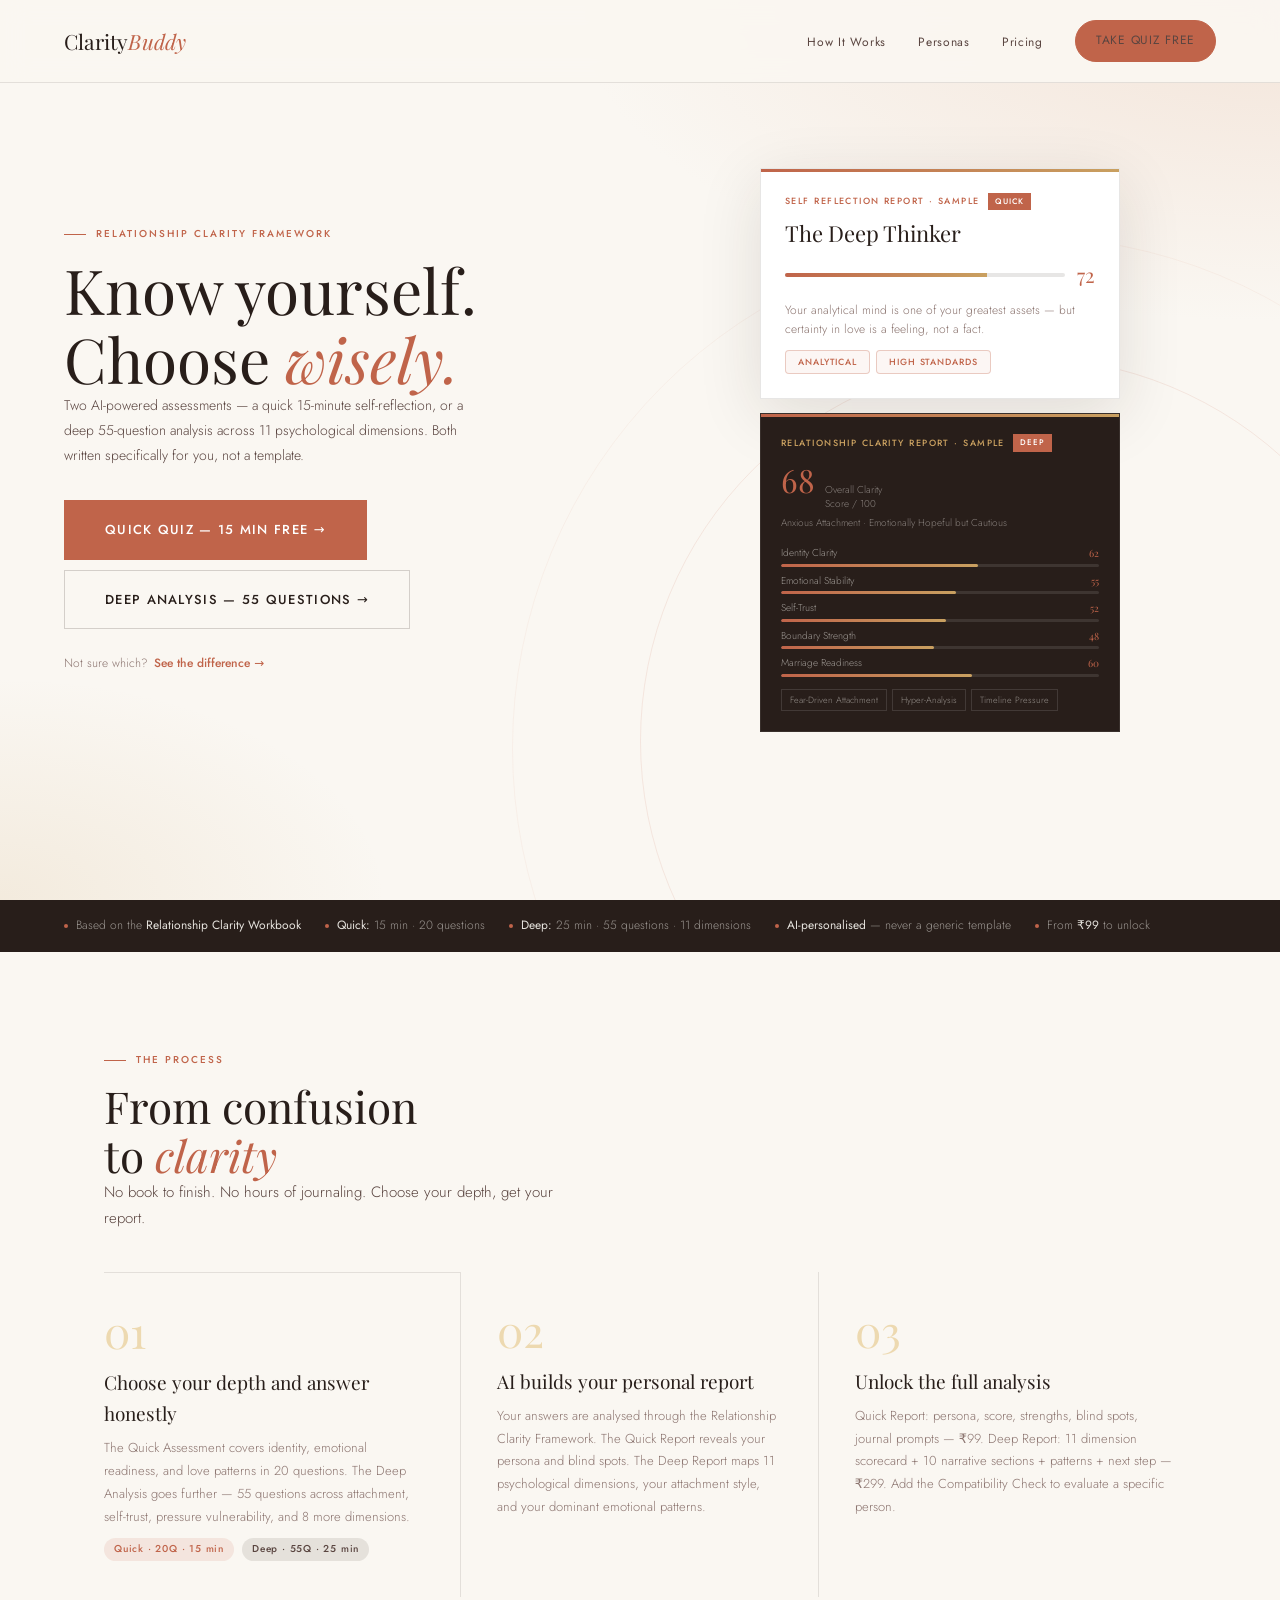
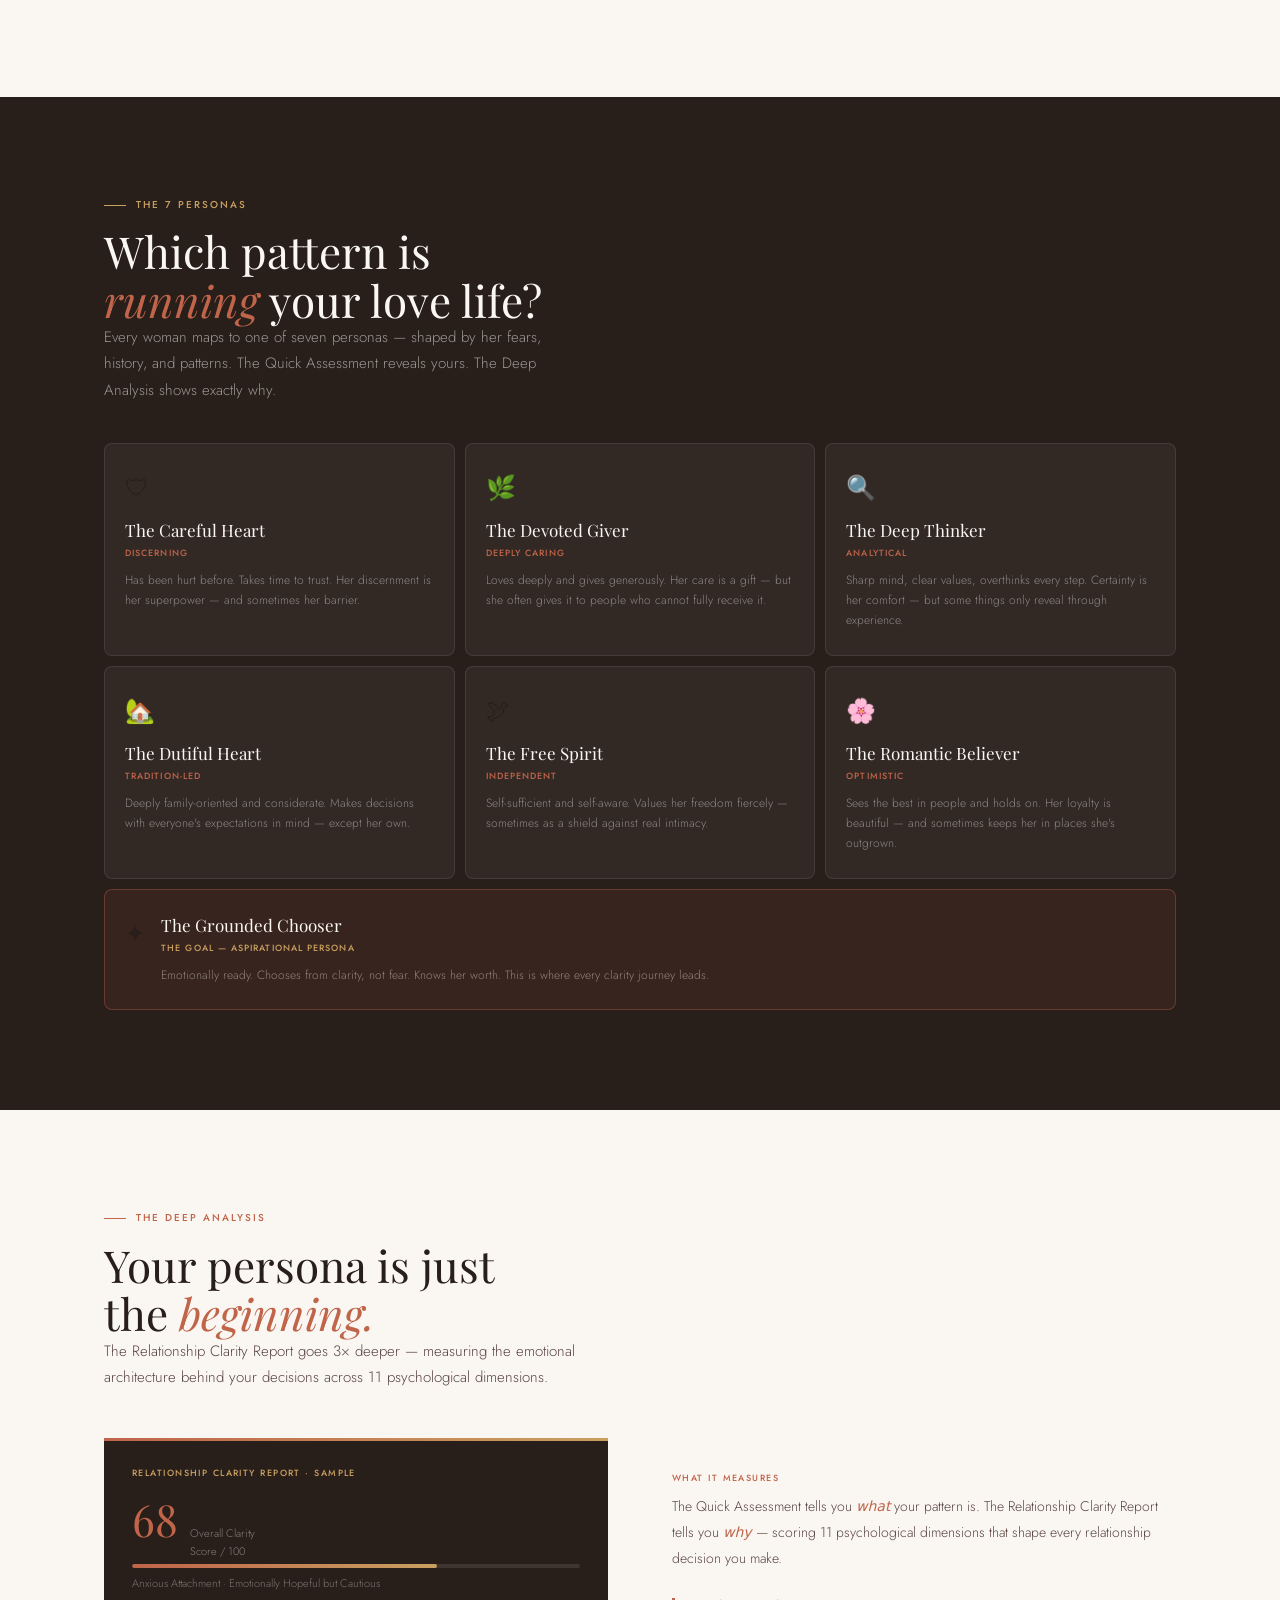
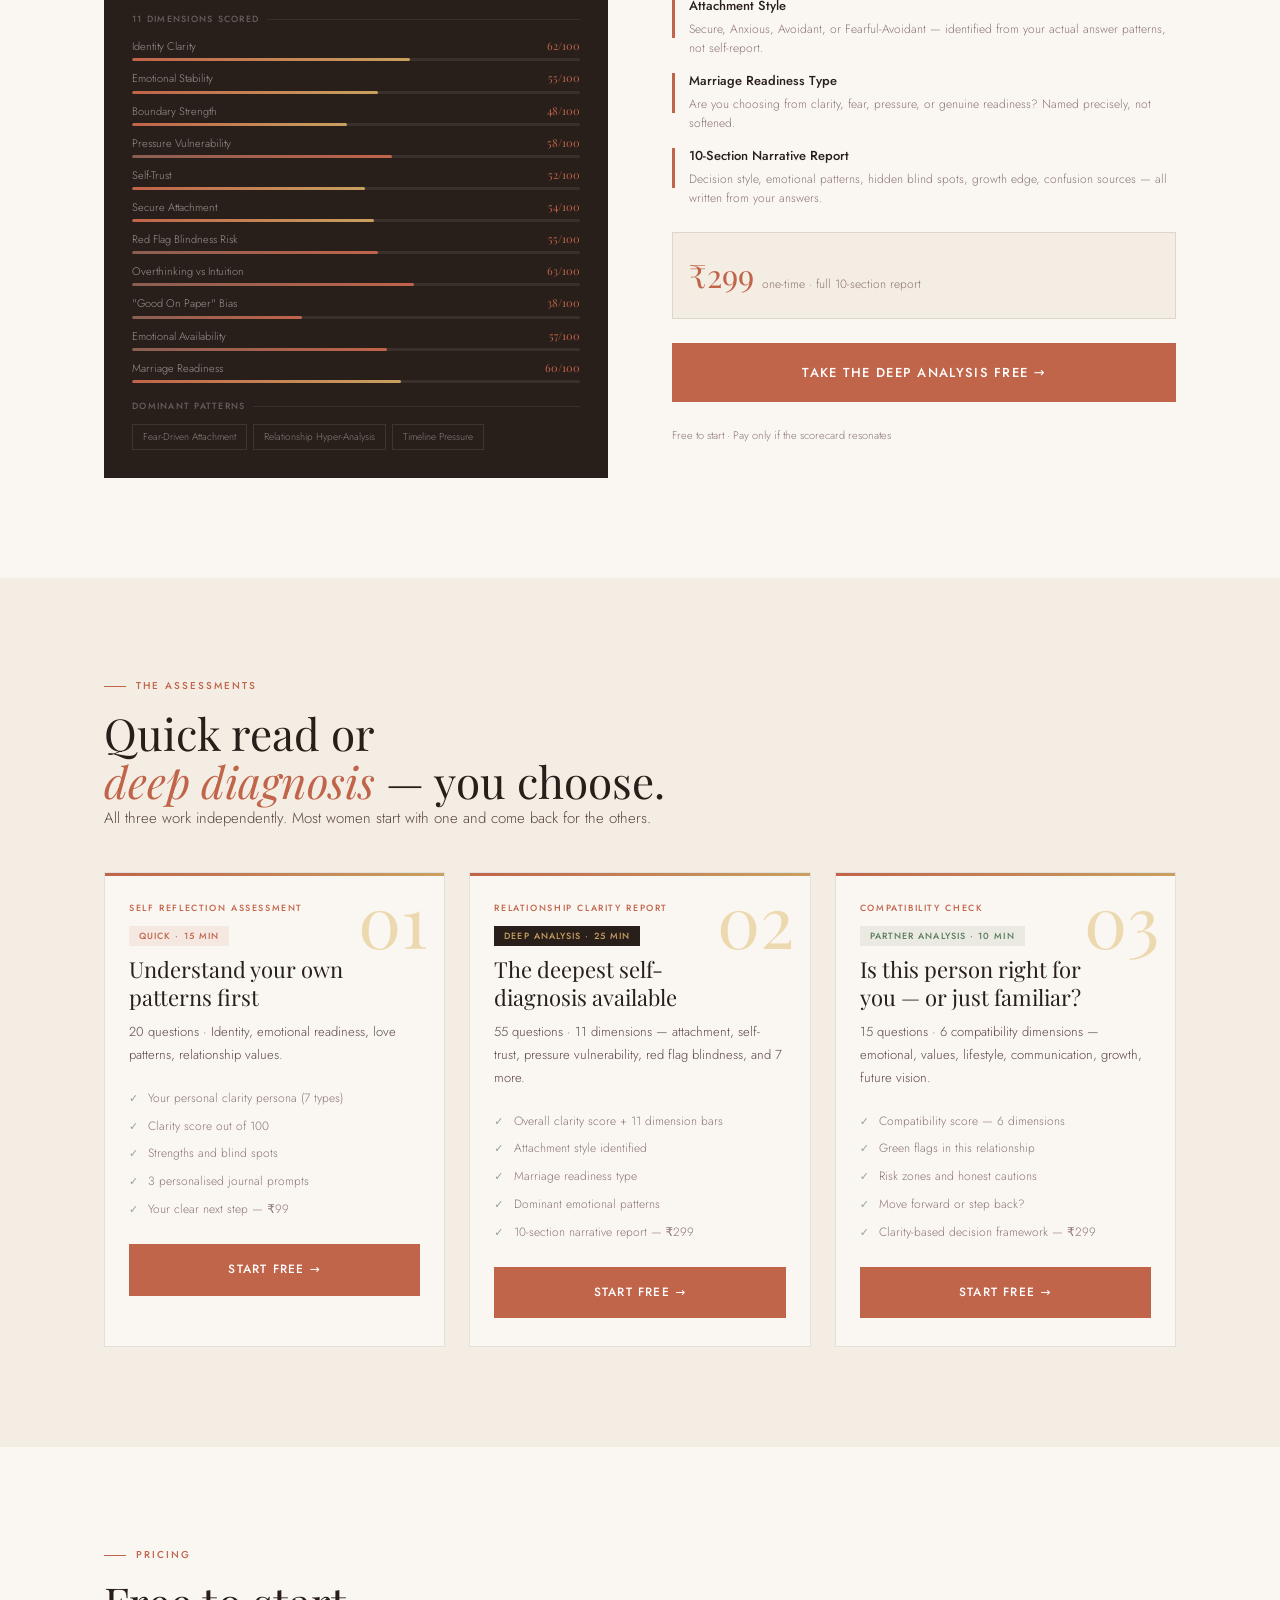
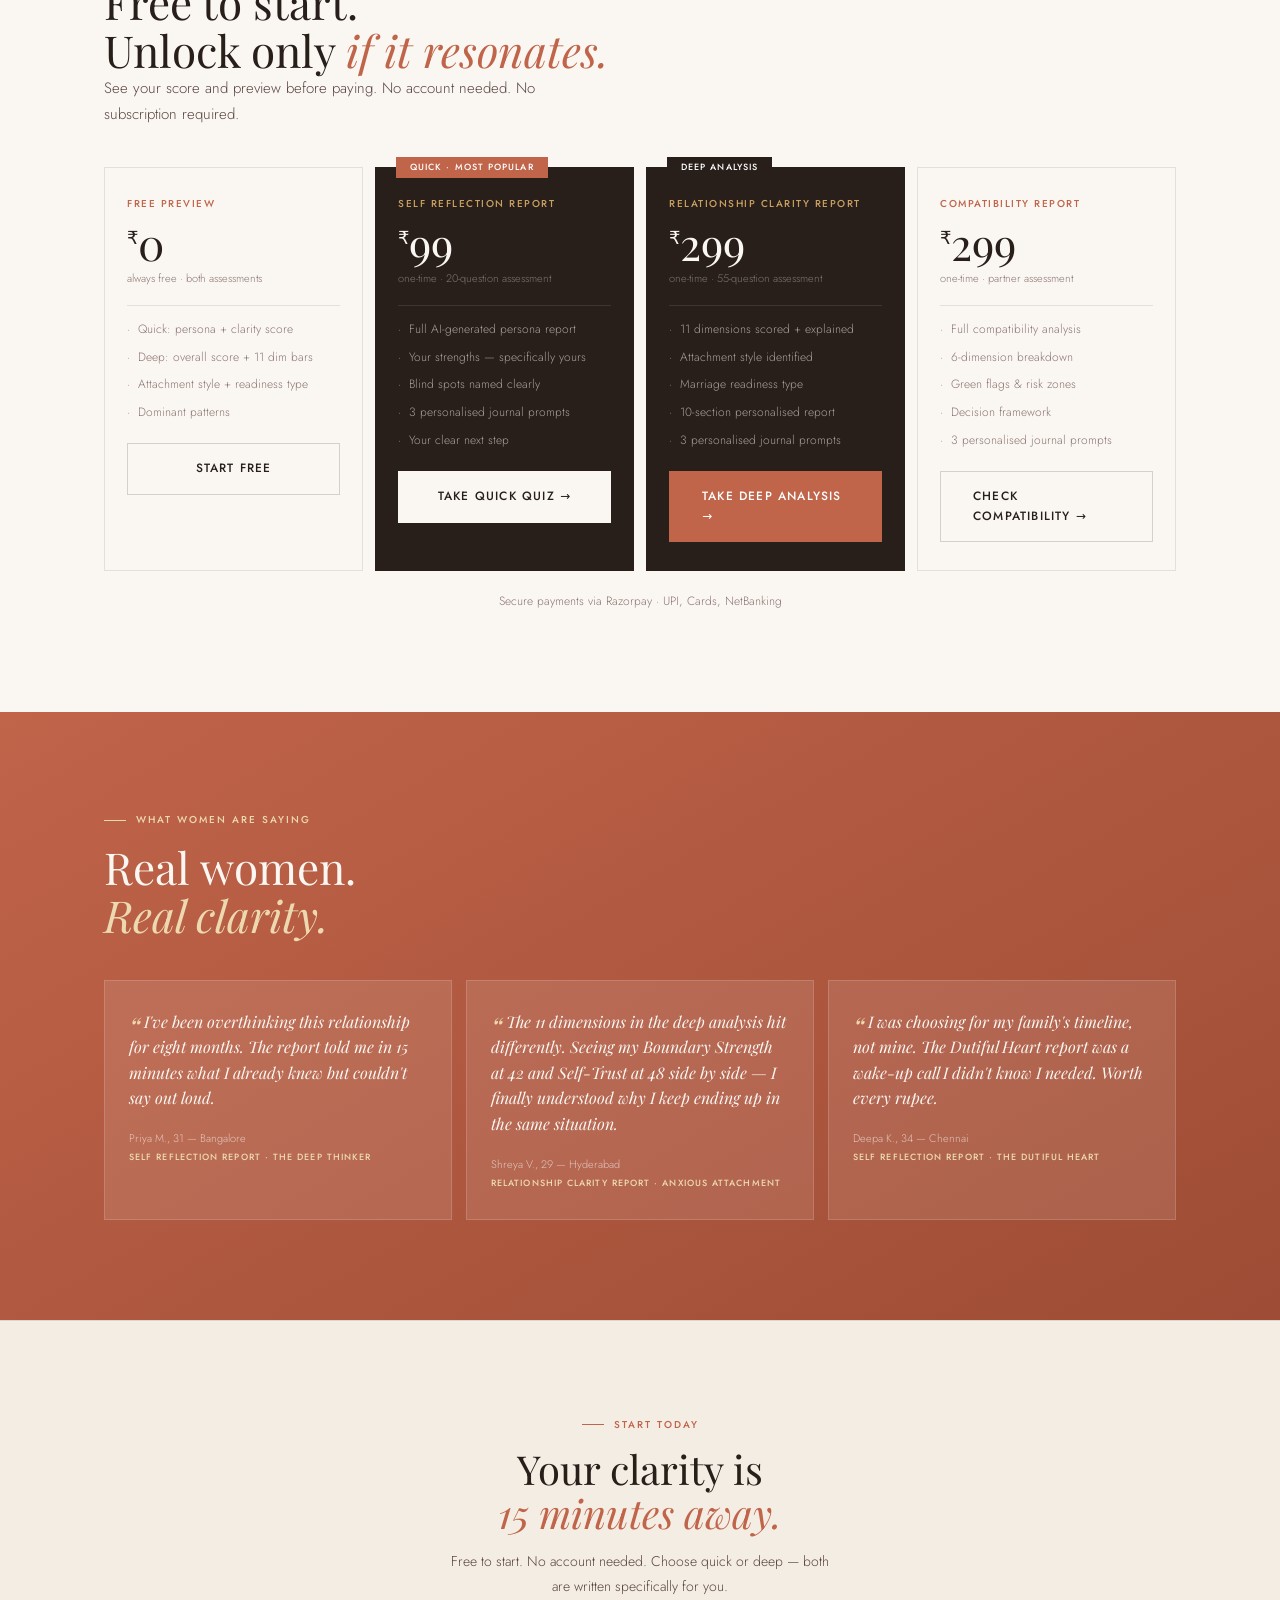
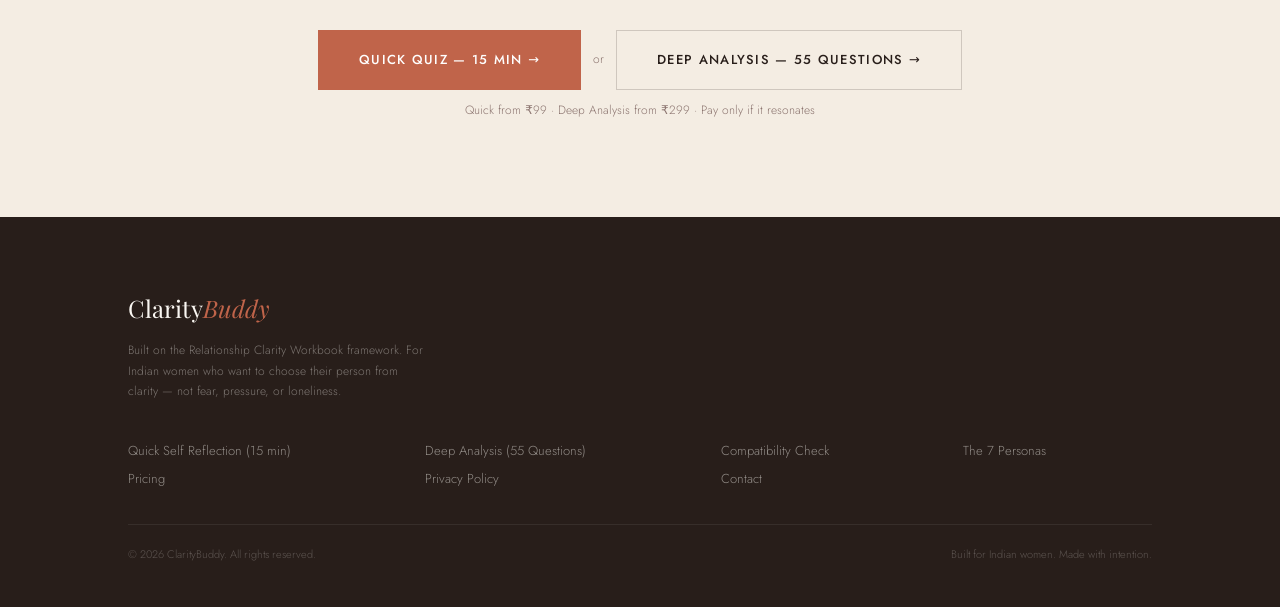
==== commit 5af4baa5: "Move email capture to end of all quizzes; drop Quiz 1 price to ₹99 - quiz.html: email question moved" ====
--- a/frontend/index.html
+++ b/frontend/index.html
@@ -355,7 +355,7 @@
   <div class="trust-item"><div class="trust-dot"></div><span><strong>Quick:</strong> 15 min · 20 questions</span></div>
   <div class="trust-item"><div class="trust-dot"></div><span><strong>Deep:</strong> 25 min · 55 questions · 11 dimensions</span></div>
   <div class="trust-item"><div class="trust-dot"></div><span><strong>AI-personalised</strong> — never a generic template</span></div>
-  <div class="trust-item"><div class="trust-dot"></div><span>From <strong>₹199</strong> to unlock</span></div>
+  <div class="trust-item"><div class="trust-dot"></div><span>From <strong>₹99</strong> to unlock</span></div>
 </div>
 
 <!-- ── HOW IT WORKS ── -->
@@ -387,7 +387,7 @@
         <div class="step__num">03</div>
         <div>
           <div class="step__title">Unlock the full analysis</div>
-          <p class="step__body">Quick Report: persona, score, strengths, blind spots, journal prompts — ₹199. Deep Report: 11 dimension scorecard + 10 narrative sections + patterns + next step — ₹299. Add the Compatibility Check to evaluate a specific person.</p>
+          <p class="step__body">Quick Report: persona, score, strengths, blind spots, journal prompts — ₹99. Deep Report: 11 dimension scorecard + 10 narrative sections + patterns + next step — ₹299. Add the Compatibility Check to evaluate a specific person.</p>
         </div>
       </div>
     </div>
@@ -553,7 +553,7 @@
           <div class="qcard__out">Clarity score out of 100</div>
           <div class="qcard__out">Strengths and blind spots</div>
           <div class="qcard__out">3 personalised journal prompts</div>
-          <div class="qcard__out">Your clear next step — ₹199</div>
+          <div class="qcard__out">Your clear next step — ₹99</div>
         </div>
         <a href="quiz.html" class="btn btn--primary btn--full">Start Free →</a>
       </div>
@@ -613,7 +613,7 @@
       <div class="price-card price-card--featured">
         <div class="price-card__badge">Quick · Most Popular</div>
         <div class="price-card__tier">Self Reflection Report</div>
-        <div class="price-card__amount"><sup>₹</sup>199</div>
+        <div class="price-card__amount"><sup>₹</sup>99</div>
         <div class="price-card__period">one-time · 20-question assessment</div>
         <div class="price-card__features">
           <div class="price-card__feature">Full AI-generated persona report</div>
@@ -693,7 +693,7 @@
     <span class="cta-band__divider">or</span>
     <a href="quiz3.html" class="btn btn--outline btn--lg">Deep Analysis — 55 Questions →</a>
   </div>
-  <p class="cta-band__note">Quick from ₹199 · Deep Analysis from ₹299 · Pay only if it resonates</p>
+  <p class="cta-band__note">Quick from ₹99 · Deep Analysis from ₹299 · Pay only if it resonates</p>
 </section>
 
 <!-- ── FOOTER ── -->
